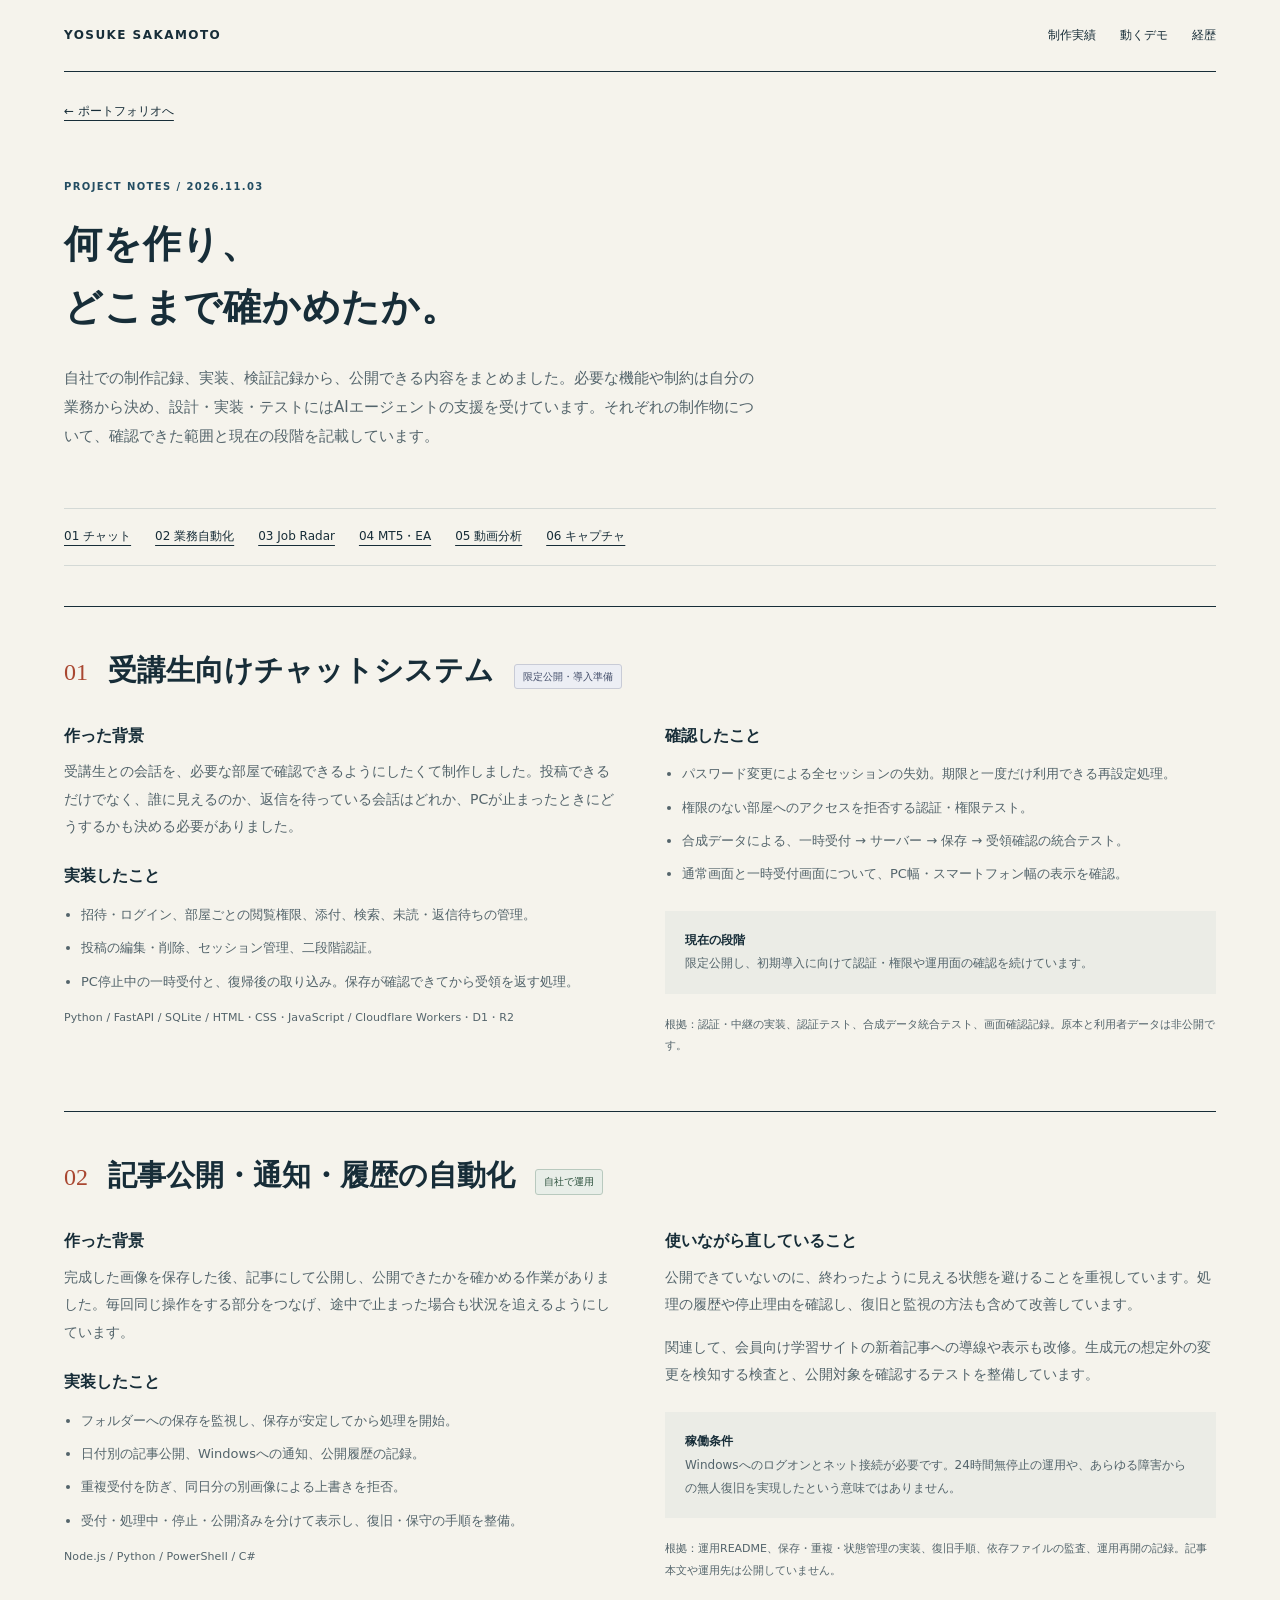
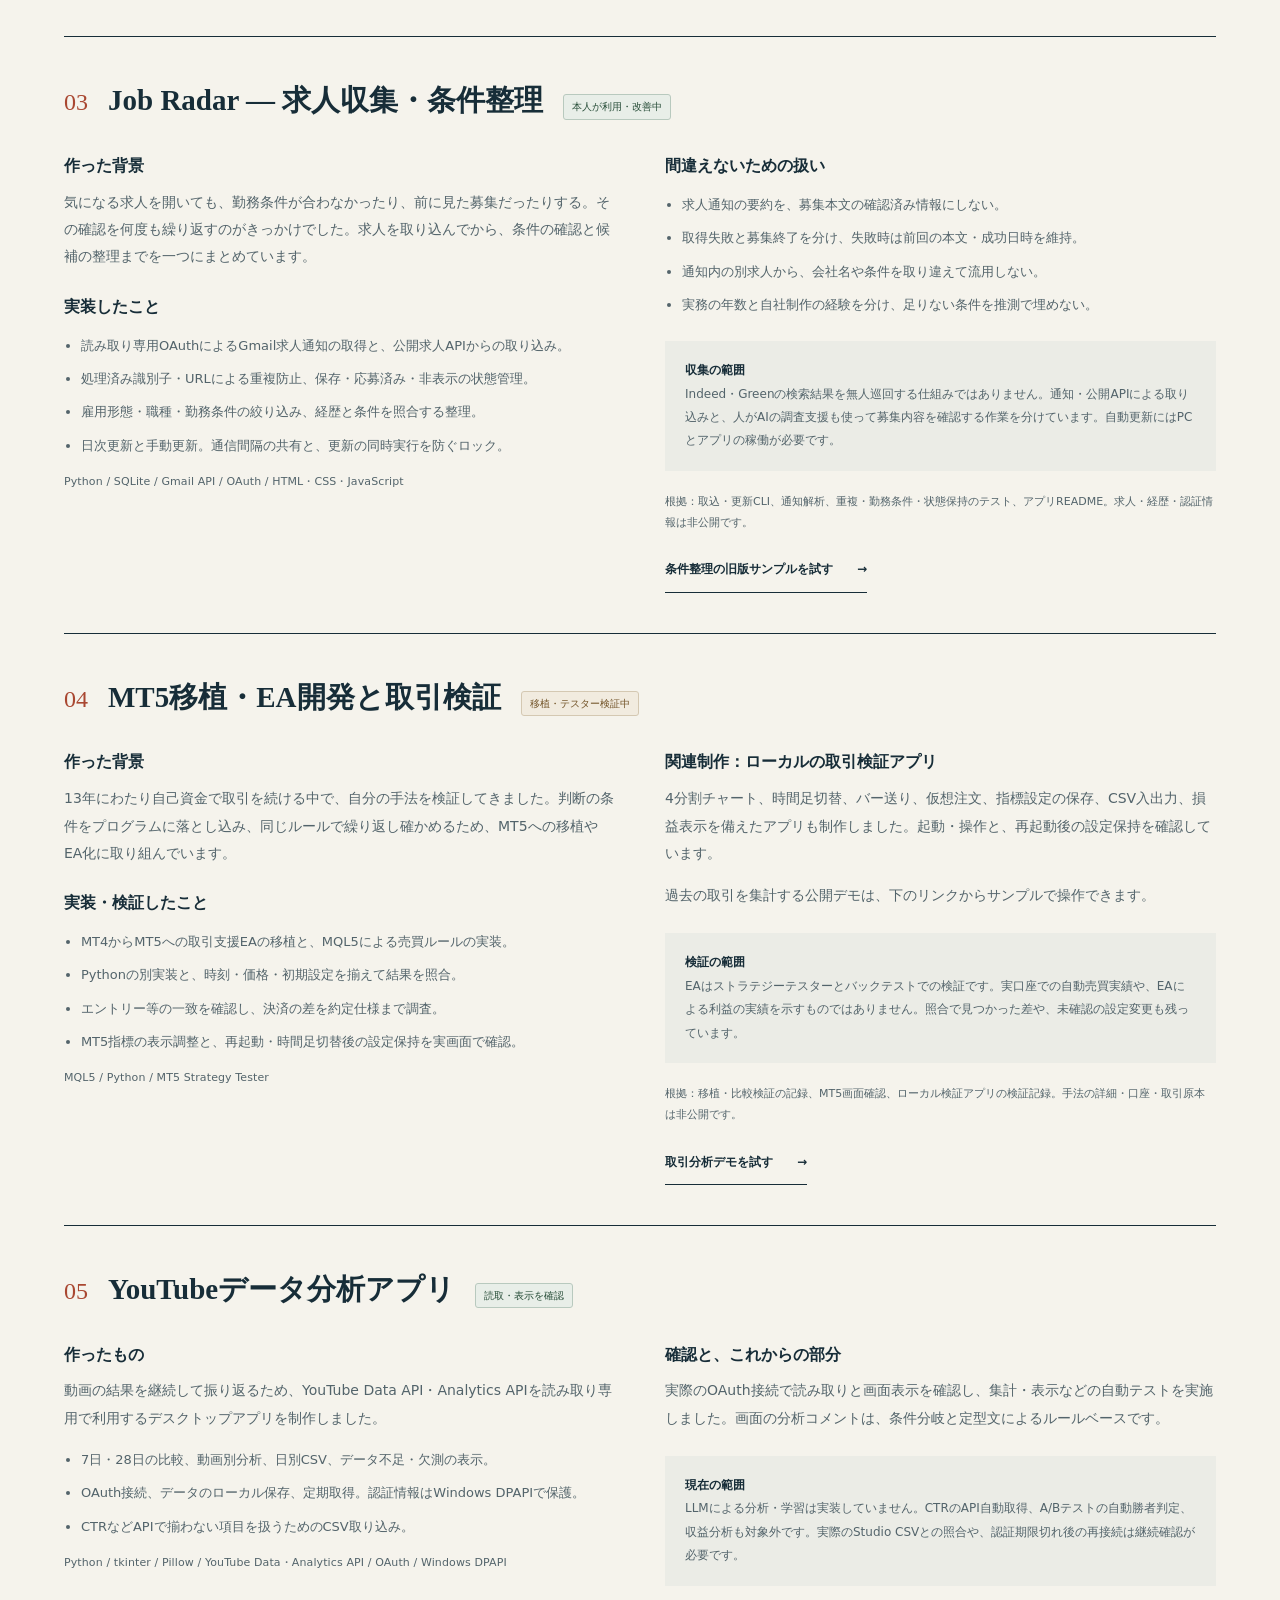
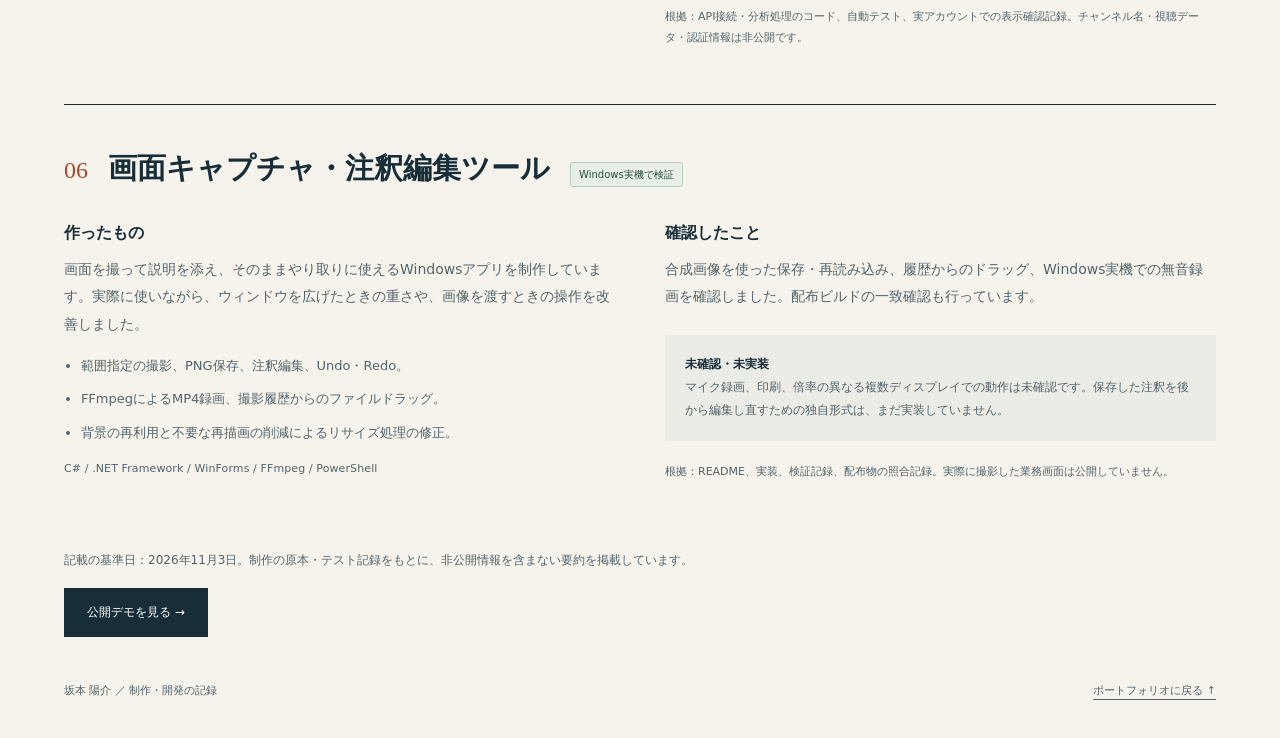
==== engineering/product-work/index.html @ a177596c "Rebuild portfolio around recent product development and verified scope" ====
<!doctype html><html lang="ja"><head><meta charset="utf-8"><meta name="viewport" content="width=device-width, initial-scale=1"><meta name="description" content="自社チャット、記事公開自動化、Job Radar、MT5移植ほかの実装・検証記録。坂本陽介のポートフォリオ。"><title>実装と検証の記録 | 坂本陽介</title><link rel="stylesheet" href="../../assets/portfolio.css"></head><body>
<a class="skip" href="#main">本文へ移動</a><header class="wrap header"><a class="brand" href="../../">YOSUKE SAKAMOTO</a><nav class="nav" aria-label="メインナビゲーション"><a href="../../#works">制作実績</a><a href="../../#demos">動くデモ</a><a href="../../#career">経歴</a></nav></header>
<main id="main" class="wrap"><a class="back" href="../../">← ポートフォリオへ</a><section class="case-hero"><p class="eyebrow">PROJECT NOTES / 2026.11.03</p><h1>何を作り、<br>どこまで確かめたか。</h1><p class="lead">自社での制作記録、実装、検証記録から、公開できる内容をまとめました。必要な機能や制約は自分の業務から決め、設計・実装・テストにはAIエージェントの支援を受けています。それぞれの制作物について、確認できた範囲と現在の段階を記載しています。</p></section><nav class="jump" aria-label="制作物の詳細へ"><a href="#chat">01 チャット</a><a href="#automation">02 業務自動化</a><a href="#radar">03 Job Radar</a><a href="#trading">04 MT5・EA</a><a href="#analytics">05 動画分析</a><a href="#capture">06 キャプチャ</a></nav>
<article id="chat" class="case"><div class="case-head"><span class="num">01</span><h2>受講生向けチャットシステム</h2><span class="status prep">限定公開・導入準備</span></div><div class="case-grid"><div><h3>作った背景</h3><p>受講生との会話を、必要な部屋で確認できるようにしたくて制作しました。投稿できるだけでなく、誰に見えるのか、返信を待っている会話はどれか、PCが止まったときにどうするかも決める必要がありました。</p><h3>実装したこと</h3><ul><li>招待・ログイン、部屋ごとの閲覧権限、添付、検索、未読・返信待ちの管理。</li><li>投稿の編集・削除、セッション管理、二段階認証。</li><li>PC停止中の一時受付と、復帰後の取り込み。保存が確認できてから受領を返す処理。</li></ul><p class="tech">Python / FastAPI / SQLite / HTML・CSS・JavaScript / Cloudflare Workers・D1・R2</p></div><div><h3>確認したこと</h3><ul><li>パスワード変更による全セッションの失効。期限と一度だけ利用できる再設定処理。</li><li>権限のない部屋へのアクセスを拒否する認証・権限テスト。</li><li>合成データによる、一時受付 → サーバー → 保存 → 受領確認の統合テスト。</li><li>通常画面と一時受付画面について、PC幅・スマートフォン幅の表示を確認。</li></ul><p class="boundary"><strong>現在の段階</strong><br>限定公開し、初期導入に向けて認証・権限や運用面の確認を続けています。</p><p class="evidence">根拠：認証・中継の実装、認証テスト、合成データ統合テスト、画面確認記録。原本と利用者データは非公開です。</p></div></div></article>
<article id="automation" class="case"><div class="case-head"><span class="num">02</span><h2>記事公開・通知・履歴の自動化</h2><span class="status">自社で運用</span></div><div class="case-grid"><div><h3>作った背景</h3><p>完成した画像を保存した後、記事にして公開し、公開できたかを確かめる作業がありました。毎回同じ操作をする部分をつなげ、途中で止まった場合も状況を追えるようにしています。</p><h3>実装したこと</h3><ul><li>フォルダーへの保存を監視し、保存が安定してから処理を開始。</li><li>日付別の記事公開、Windowsへの通知、公開履歴の記録。</li><li>重複受付を防ぎ、同日分の別画像による上書きを拒否。</li><li>受付・処理中・停止・公開済みを分けて表示し、復旧・保守の手順を整備。</li></ul><p class="tech">Node.js / Python / PowerShell / C#</p></div><div><h3>使いながら直していること</h3><p>公開できていないのに、終わったように見える状態を避けることを重視しています。処理の履歴や停止理由を確認し、復旧と監視の方法も含めて改善しています。</p><p>関連して、会員向け学習サイトの新着記事への導線や表示も改修。生成元の想定外の変更を検知する検査と、公開対象を確認するテストを整備しています。</p><p class="boundary"><strong>稼働条件</strong><br>Windowsへのログオンとネット接続が必要です。24時間無停止の運用や、あらゆる障害からの無人復旧を実現したという意味ではありません。</p><p class="evidence">根拠：運用README、保存・重複・状態管理の実装、復旧手順、依存ファイルの監査、運用再開の記録。記事本文や運用先は公開していません。</p></div></div></article>
<article id="radar" class="case"><div class="case-head"><span class="num">03</span><h2>Job Radar — 求人収集・条件整理</h2><span class="status">本人が利用・改善中</span></div><div class="case-grid"><div><h3>作った背景</h3><p>気になる求人を開いても、勤務条件が合わなかったり、前に見た募集だったりする。その確認を何度も繰り返すのがきっかけでした。求人を取り込んでから、条件の確認と候補の整理までを一つにまとめています。</p><h3>実装したこと</h3><ul><li>読み取り専用OAuthによるGmail求人通知の取得と、公開求人APIからの取り込み。</li><li>処理済み識別子・URLによる重複防止、保存・応募済み・非表示の状態管理。</li><li>雇用形態・職種・勤務条件の絞り込み、経歴と条件を照合する整理。</li><li>日次更新と手動更新。通信間隔の共有と、更新の同時実行を防ぐロック。</li></ul><p class="tech">Python / SQLite / Gmail API / OAuth / HTML・CSS・JavaScript</p></div><div><h3>間違えないための扱い</h3><ul><li>求人通知の要約を、募集本文の確認済み情報にしない。</li><li>取得失敗と募集終了を分け、失敗時は前回の本文・成功日時を維持。</li><li>通知内の別求人から、会社名や条件を取り違えて流用しない。</li><li>実務の年数と自社制作の経験を分け、足りない条件を推測で埋めない。</li></ul><p class="boundary"><strong>収集の範囲</strong><br>Indeed・Greenの検索結果を無人巡回する仕組みではありません。通知・公開APIによる取り込みと、人がAIの調査支援も使って募集内容を確認する作業を分けています。自動更新にはPCとアプリの稼働が必要です。</p><p class="evidence">根拠：取込・更新CLI、通知解析、重複・勤務条件・状態保持のテスト、アプリREADME。求人・経歴・認証情報は非公開です。</p><a class="text-link" href="../../projects/remote-job-triage-demo/">条件整理の旧版サンプルを試す <span>→</span></a></div></div></article>
<article id="trading" class="case"><div class="case-head"><span class="num">04</span><h2>MT5移植・EA開発と取引検証</h2><span class="status test">移植・テスター検証中</span></div><div class="case-grid"><div><h3>作った背景</h3><p>13年にわたり自己資金で取引を続ける中で、自分の手法を検証してきました。判断の条件をプログラムに落とし込み、同じルールで繰り返し確かめるため、MT5への移植やEA化に取り組んでいます。</p><h3>実装・検証したこと</h3><ul><li>MT4からMT5への取引支援EAの移植と、MQL5による売買ルールの実装。</li><li>Pythonの別実装と、時刻・価格・初期設定を揃えて結果を照合。</li><li>エントリー等の一致を確認し、決済の差を約定仕様まで調査。</li><li>MT5指標の表示調整と、再起動・時間足切替後の設定保持を実画面で確認。</li></ul><p class="tech">MQL5 / Python / MT5 Strategy Tester</p></div><div><h3>関連制作：ローカルの取引検証アプリ</h3><p>4分割チャート、時間足切替、バー送り、仮想注文、指標設定の保存、CSV入出力、損益表示を備えたアプリも制作しました。起動・操作と、再起動後の設定保持を確認しています。</p><p>過去の取引を集計する公開デモは、下のリンクからサンプルで操作できます。</p><p class="boundary"><strong>検証の範囲</strong><br>EAはストラテジーテスターとバックテストでの検証です。実口座での自動売買実績や、EAによる利益の実績を示すものではありません。照合で見つかった差や、未確認の設定変更も残っています。</p><p class="evidence">根拠：移植・比較検証の記録、MT5画面確認、ローカル検証アプリの検証記録。手法の詳細・口座・取引原本は非公開です。</p><a class="text-link" href="../../projects/fx-trade-analytics/">取引分析デモを試す <span>→</span></a></div></div></article>
<article id="analytics" class="case"><div class="case-head"><span class="num">05</span><h2>YouTubeデータ分析アプリ</h2><span class="status">読取・表示を確認</span></div><div class="case-grid"><div><h3>作ったもの</h3><p>動画の結果を継続して振り返るため、YouTube Data API・Analytics APIを読み取り専用で利用するデスクトップアプリを制作しました。</p><ul><li>7日・28日の比較、動画別分析、日別CSV、データ不足・欠測の表示。</li><li>OAuth接続、データのローカル保存、定期取得。認証情報はWindows DPAPIで保護。</li><li>CTRなどAPIで揃わない項目を扱うためのCSV取り込み。</li></ul><p class="tech">Python / tkinter / Pillow / YouTube Data・Analytics API / OAuth / Windows DPAPI</p></div><div><h3>確認と、これからの部分</h3><p>実際のOAuth接続で読み取りと画面表示を確認し、集計・表示などの自動テストを実施しました。画面の分析コメントは、条件分岐と定型文によるルールベースです。</p><p class="boundary"><strong>現在の範囲</strong><br>LLMによる分析・学習は実装していません。CTRのAPI自動取得、A/Bテストの自動勝者判定、収益分析も対象外です。実際のStudio CSVとの照合や、認証期限切れ後の再接続は継続確認が必要です。</p><p class="evidence">根拠：API接続・分析処理のコード、自動テスト、実アカウントでの表示確認記録。チャンネル名・視聴データ・認証情報は非公開です。</p></div></div></article>
<article id="capture" class="case"><div class="case-head"><span class="num">06</span><h2>画面キャプチャ・注釈編集ツール</h2><span class="status">Windows実機で検証</span></div><div class="case-grid"><div><h3>作ったもの</h3><p>画面を撮って説明を添え、そのままやり取りに使えるWindowsアプリを制作しています。実際に使いながら、ウィンドウを広げたときの重さや、画像を渡すときの操作を改善しました。</p><ul><li>範囲指定の撮影、PNG保存、注釈編集、Undo・Redo。</li><li>FFmpegによるMP4録画、撮影履歴からのファイルドラッグ。</li><li>背景の再利用と不要な再描画の削減によるリサイズ処理の修正。</li></ul><p class="tech">C# / .NET Framework / WinForms / FFmpeg / PowerShell</p></div><div><h3>確認したこと</h3><p>合成画像を使った保存・再読み込み、履歴からのドラッグ、Windows実機での無音録画を確認しました。配布ビルドの一致確認も行っています。</p><p class="boundary"><strong>未確認・未実装</strong><br>マイク録画、印刷、倍率の異なる複数ディスプレイでの動作は未確認です。保存した注釈を後から編集し直すための独自形式は、まだ実装していません。</p><p class="evidence">根拠：README、実装、検証記録、配布物の照合記録。実際に撮影した業務画面は公開していません。</p></div></div></article>
<p class="subtle">記載の基準日：2026年11月3日。制作の原本・テスト記録をもとに、非公開情報を含まない要約を掲載しています。</p><p><a class="button" href="../../#demos">公開デモを見る →</a></p>
</main><footer class="wrap footer"><p>坂本 陽介 ／ 制作・開発の記録</p><a href="../../">ポートフォリオに戻る ↑</a></footer></body></html>
---- assets/portfolio.css ----
:root{--paper:#f5f3ec;--white:#fffefa;--ink:#172d38;--muted:#53646b;--line:#d4d9d6;--blue:#234d62;--red:#a94731;--sage:#e8eee8;--pale:#e8edf0;--serif:"Yu Mincho","Hiragino Mincho ProN",serif}
*{box-sizing:border-box}html{scroll-behavior:smooth;scroll-padding-top:28px}body{margin:0;background:var(--paper);color:var(--ink);font-family:"Yu Gothic","Meiryo",system-ui,sans-serif;font-size:15px;line-height:1.95}a{color:inherit;text-underline-offset:5px}a:hover{color:var(--red)}a:focus-visible,summary:focus-visible{outline:3px solid var(--red);outline-offset:5px}.wrap{width:min(1152px,calc(100% - 80px));margin-inline:auto}.skip{position:absolute;left:16px;top:-80px;background:var(--ink);color:white;padding:10px 20px;z-index:20}.skip:focus{top:12px}.header{display:flex;justify-content:space-between;align-items:center;gap:30px;padding:24px 0;border-bottom:1px solid var(--ink)}.brand{font-size:12px;font-weight:700;letter-spacing:.12em;text-decoration:none}.nav{display:flex;gap:24px;font-size:12px;flex-wrap:wrap}.nav a{text-decoration:none}.nav a:hover{text-decoration:underline}.eyebrow{margin:0 0 17px;font-size:10px;letter-spacing:.14em;font-weight:700;color:var(--blue)}.hero{padding:70px 0 58px;display:grid;grid-template-columns:minmax(0,1.6fr) minmax(240px,.7fr);gap:70px;align-items:end}h1{font-family:var(--serif);font-size:clamp(30px,3.65vw,48px);font-weight:600;line-height:1.65;letter-spacing:.02em;margin:0 0 25px}.lead{font-size:15px;max-width:700px;margin:0;color:var(--muted)}.name{font-size:18px;margin:28px 0 0}.name span{display:inline-block;font-size:10px;letter-spacing:.13em;margin-left:16px;color:var(--muted)}.hero-aside{border-top:3px solid var(--red);padding-top:16px}.hero-aside p{margin:0 0 12px;font-size:13px}.hero-aside strong{font-weight:600}.hero-aside .note{font-size:11px}.hero-aside a{display:inline-block;font-size:12px;margin-top:10px}.strip{border-block:1px solid var(--line);display:flex;justify-content:space-between;gap:20px;padding:12px 0;font-size:11px;color:var(--muted)}.section{padding-top:60px}.section-head{display:grid;grid-template-columns:1fr 1fr;gap:32px;align-items:end;margin-bottom:28px}.section-head h2{font-family:var(--serif);font-size:29px;font-weight:600;margin:0;line-height:1.6}.section-head p{font-size:13px;color:var(--muted);margin:0}.work{display:grid;grid-template-columns:minmax(0,1.05fr) minmax(0,1fr);border-top:1px solid var(--ink);padding:32px 0 44px;gap:50px}.work-title{display:flex;align-items:center;gap:15px;margin-bottom:14px}.num{font-family:var(--serif);font-size:24px;color:var(--red)}.status{font-size:10px;border:1px solid #b8c9be;border-radius:3px;background:var(--sage);padding:2px 8px;color:#274d38}.status.prep{border-color:#c8cbd6;background:#eceef4;color:#424d69}.status.test{border-color:#d4c8b2;background:#f1ebdf;color:#705125}h3{font-size:24px;line-height:1.55;font-weight:600;margin:0 0 15px}.work-copy p{margin:0 0 14px;color:var(--muted);font-size:14px}.tech{font-family:system-ui,sans-serif;font-size:11px!important;letter-spacing:.01em}.text-link{display:inline-flex;align-items:center;min-height:44px;font-size:12px;font-weight:700;text-decoration:none;border-bottom:1px solid var(--ink);gap:24px}.text-link:hover{border-color:var(--red)}.diagram{padding:25px 28px;background:var(--pale);border:1px solid #d9e0e2;align-self:stretch;display:flex;flex-direction:column;justify-content:center;min-width:0}.diagram.warm{background:#eee9df;border-color:#ddd6c8}.diagram.green{background:#e8eee8;border-color:#d7dfd6}.diagram-label{display:flex;justify-content:space-between;gap:12px;margin:0 0 20px;font-size:10px;color:var(--muted)}.flow{display:flex;align-items:stretch;gap:8px}.node{flex:1;padding:14px 8px;background:var(--white);text-align:center;font-size:12px;border:1px solid #cbd5d8;font-weight:600;min-width:0}.node small{display:block;font-weight:400;color:var(--muted);font-size:10px;margin-top:5px}.arrow{align-self:center;color:var(--blue)}.split{display:grid;grid-template-columns:1fr 1fr;gap:10px;margin-top:12px}.split div{padding:10px 13px;background:rgba(255,255,255,.5);border-left:2px solid var(--blue);font-size:11px}.split strong{display:block;font-size:12px}.diagram-note{margin:16px 0 0;font-size:11px;color:var(--muted)}.queue-row{display:flex;justify-content:space-between;gap:15px;padding:11px 0;border-bottom:1px solid #cbd5d8;font-size:12px}.queue-row:last-of-type{border-bottom:0}.queue-row span:last-child{font-size:11px;color:var(--muted)}.more-grid{display:grid;grid-template-columns:1fr 1fr;gap:24px}.small-work{border-top:2px solid var(--blue);padding:22px 0}.small-work h3{font-size:20px}.small-work p{font-size:13px;color:var(--muted)}.small-work .status{display:inline-block;margin-bottom:13px}.demos{display:grid;grid-template-columns:1fr 1fr;gap:0 36px}.demo{border-top:1px solid var(--line);padding:24px 0}.demo h3{font-size:18px;margin-bottom:9px}.demo p{font-size:12px;color:var(--muted);margin:9px 0}.demo a{font-size:12px}.demo .links{display:flex;gap:24px;flex-wrap:wrap}.career{display:grid;grid-template-columns:.7fr 1.3fr;gap:70px;padding:50px 0;border-block:1px solid var(--ink);margin-top:60px}.career h2{font-family:var(--serif);font-size:27px;font-weight:600;margin:0}.career h3{font-size:17px;margin:0 0 8px}.career p{font-size:14px;color:var(--muted);margin:0 0 23px}.career p:last-child{margin-bottom:0}.period{font-size:11px;color:var(--muted);display:block;margin-bottom:10px}.ai-note{margin:32px 0 0;padding:24px 28px;background:var(--ink);color:var(--white)}.ai-note h3{font-size:16px}.ai-note p{font-size:13px;margin:9px 0;color:#e0e6e7}.ai-note .note{font-size:11px;color:#c4d0d5}.footer{padding:28px 0 36px;display:flex;justify-content:space-between;gap:30px;font-size:11px;color:var(--muted)}.footer p{margin:0}.footer a{white-space:nowrap}.back{display:inline-block;margin:28px 0;font-size:12px}.case-hero{padding:25px 0 32px;max-width:820px}.case-hero h1{font-size:38px}.jump{display:flex;gap:12px 24px;flex-wrap:wrap;margin:25px 0 40px;padding:16px 0;border-block:1px solid var(--line);font-size:12px}.case{padding:40px 0;border-top:1px solid var(--ink);scroll-margin-top:24px}.case-head{display:flex;gap:20px;align-items:baseline;flex-wrap:wrap;margin-bottom:28px}.case-head h2{font-family:var(--serif);font-size:29px;line-height:1.6;margin:0}.case-grid{display:grid;grid-template-columns:1fr 1fr;gap:50px}.case h3{font-size:16px;margin:24px 0 10px}.case h3:first-child{margin-top:0}.case p{font-size:14px;color:var(--muted);margin:0 0 15px}.case ul{padding-left:1.3em;color:var(--muted);font-size:13px}.case li{margin:8px 0}.case .boundary{padding:18px 20px;background:#ebece6;font-size:12px;margin-top:24px}.case .boundary strong{color:var(--ink)}.evidence{font-size:11px!important;margin-top:20px!important}.button{display:inline-block;background:var(--ink);color:white;text-decoration:none;padding:12px 22px;font-size:12px;border:1px solid var(--ink)}.button:hover{background:var(--white);color:var(--ink)}.subtle{font-size:12px;color:var(--muted)}
@media(max-width:900px){.wrap{width:calc(100% - 44px)}.hero{gap:30px;grid-template-columns:1.4fr 1fr}.work{gap:28px}.flow{gap:5px}.node{font-size:11px}.diagram{padding:22px 18px}.career{gap:36px}.nav{gap:16px}}
@media(max-width:680px){body{font-size:14px}.header{align-items:flex-start;gap:14px;flex-direction:column;padding:18px 0}.nav{gap:22px;font-size:11px}.hero{grid-template-columns:1fr;gap:30px;padding:40px 0 30px}h1{font-size:30px}.hero-aside{max-width:500px}.hero-aside p{margin-bottom:6px}.strip{flex-direction:column;gap:3px;font-size:10px}.section{padding-top:40px}.section-head{grid-template-columns:1fr;gap:12px}.section-head h2{font-size:26px}.work{grid-template-columns:1fr;gap:24px;padding-top:24px}.work-copy h3{font-size:22px}.diagram{padding:22px;min-height:210px}.more-grid,.demos,.career,.case-grid{grid-template-columns:1fr;gap:14px}.career{padding:32px 0;gap:24px;margin-top:40px}.ai-note{padding:22px}.footer{flex-direction:column;gap:10px}.case-hero{padding-top:8px}.case-hero h1{font-size:29px}.case-head h2{font-size:25px}.case-head{gap:12px;margin-bottom:23px}.case{padding:30px 0}.case-grid{gap:25px}.jump{margin-bottom:25px}.name span{margin-left:10px}.node{padding:12px 5px}.split div{padding:9px;font-size:10px}}
@media(prefers-reduced-motion:reduce){html{scroll-behavior:auto}}
@media print{body{background:white;color:#111;font-size:11pt}.wrap{width:100%}.skip,.nav,.back,.jump,.hero-aside,.footer a{display:none}.hero{display:block;padding:20px 0}.work,.case,.small-work,.demo{break-inside:avoid}.diagram{print-color-adjust:exact}.section{padding-top:20px}.career{margin-top:25px}.ai-note{background:white;color:#111;border:1px solid #888}.ai-note p,.ai-note .note{color:#333}a{color:inherit}.case-grid{gap:30px}}
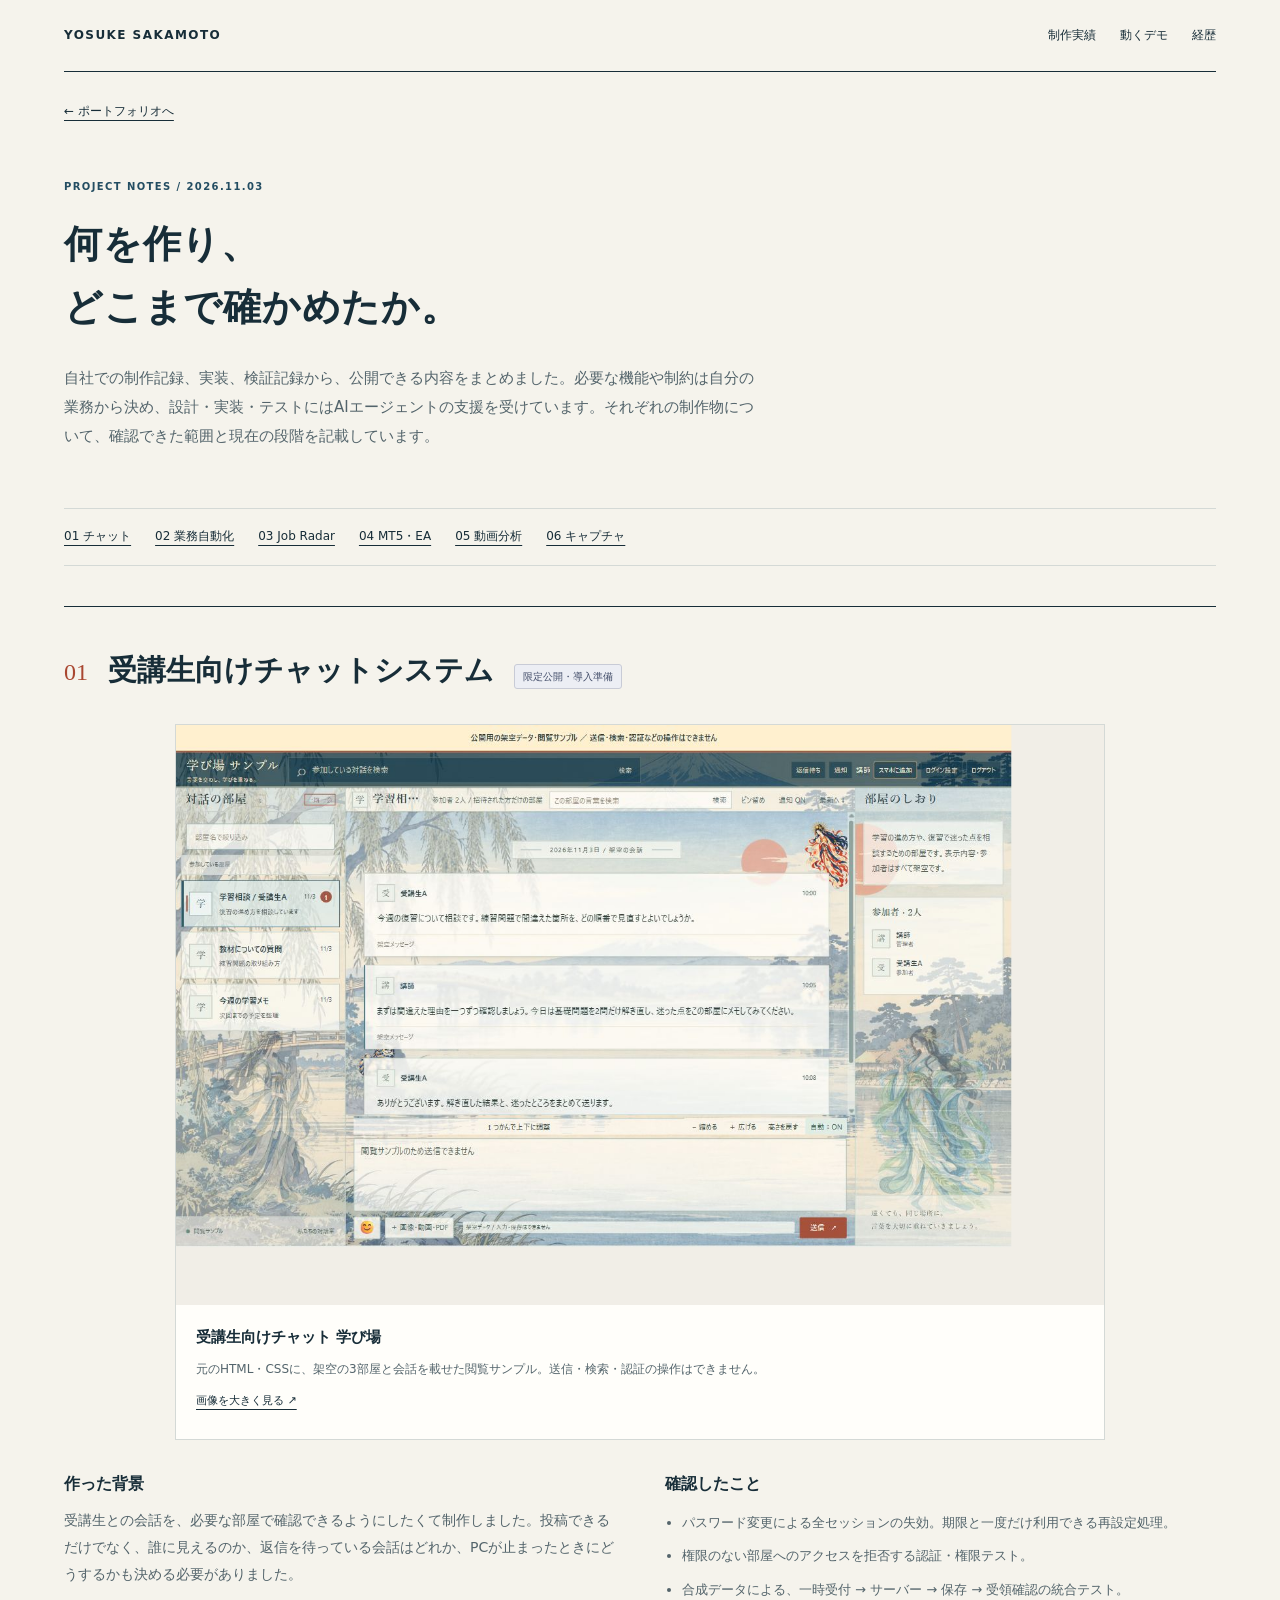
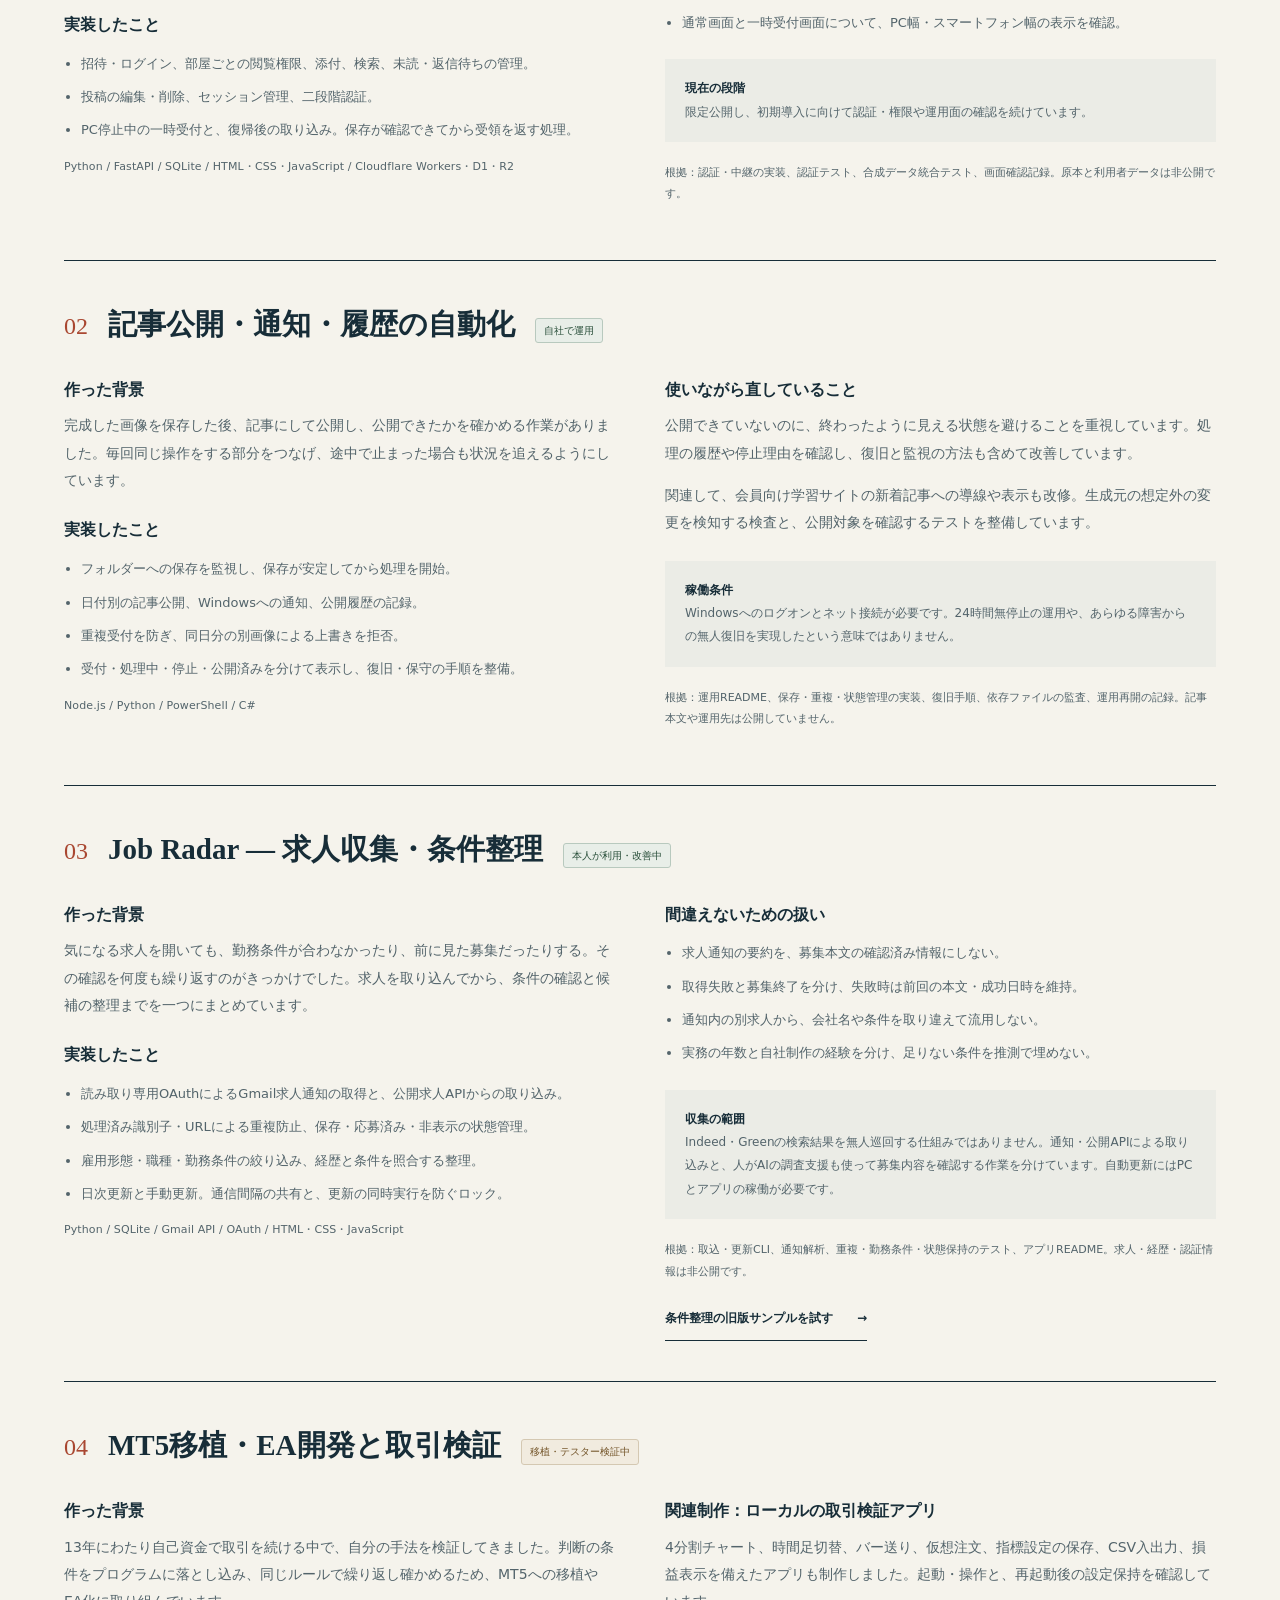
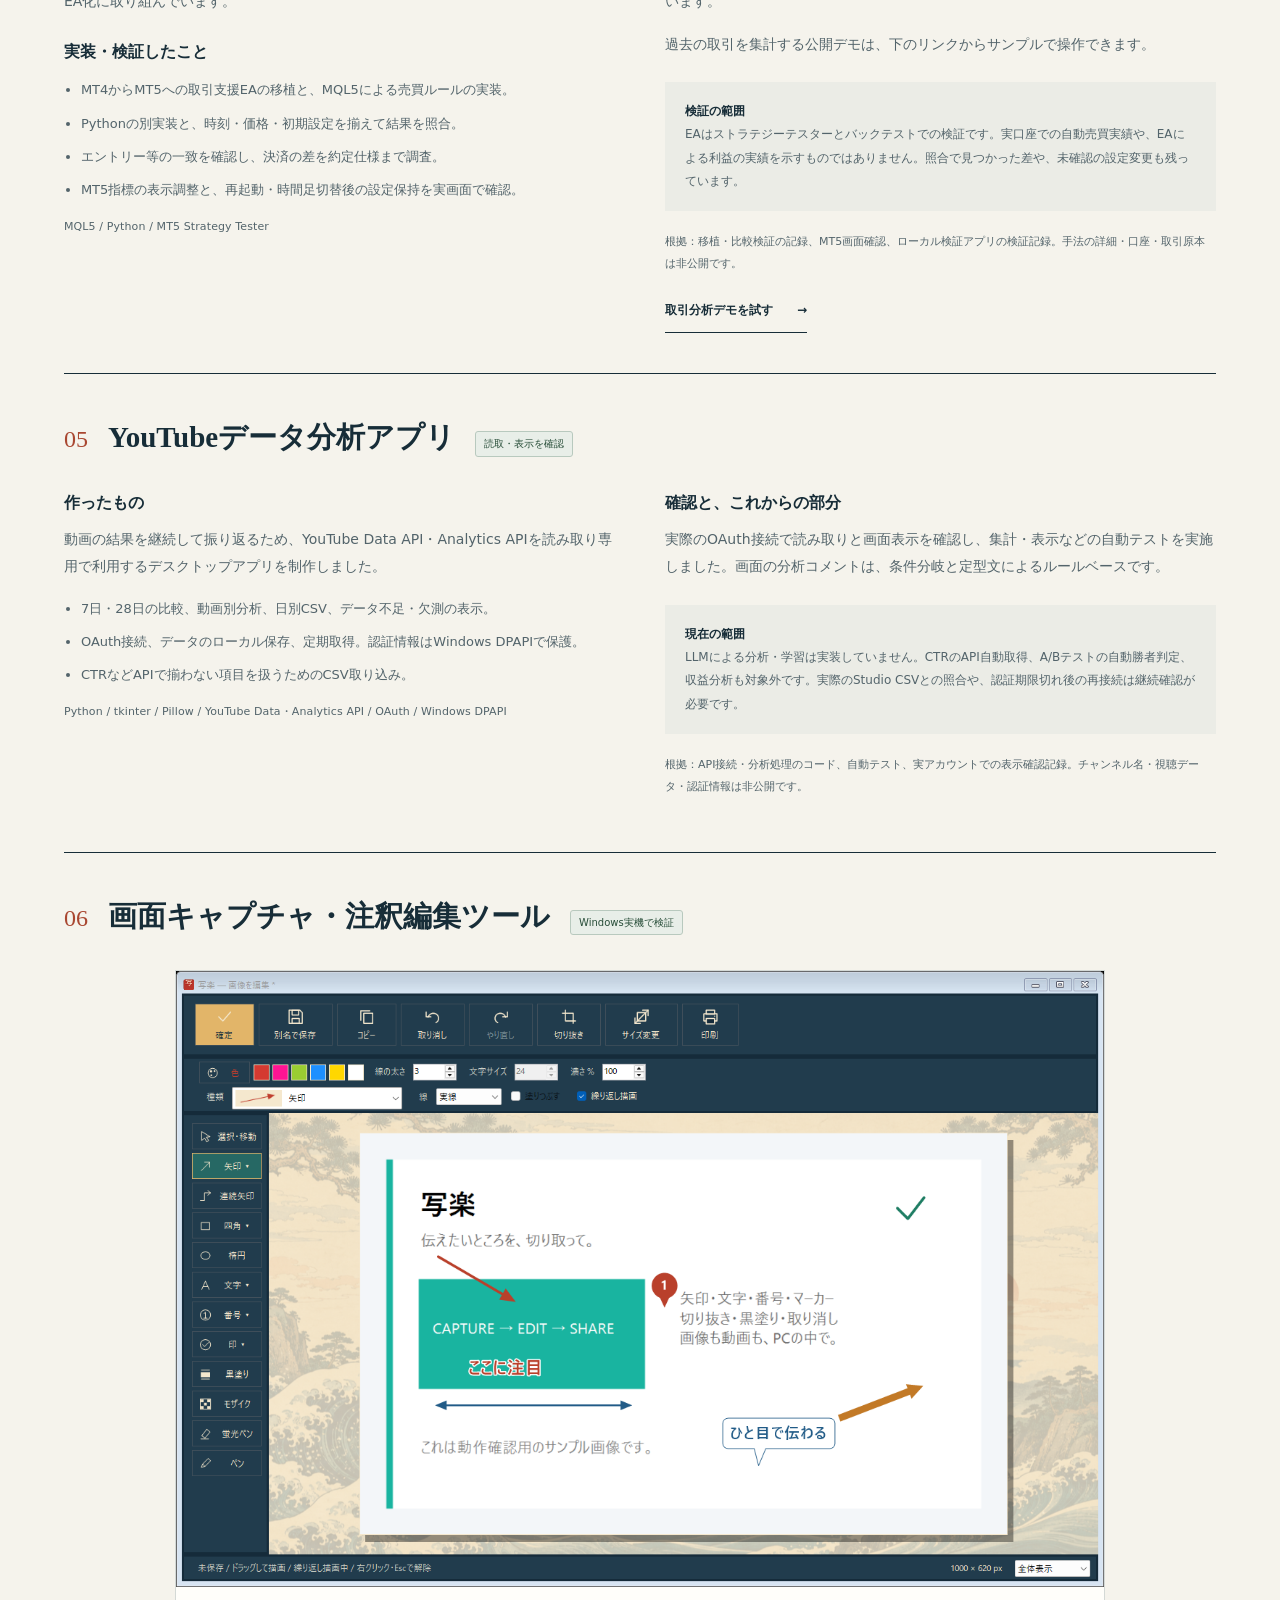
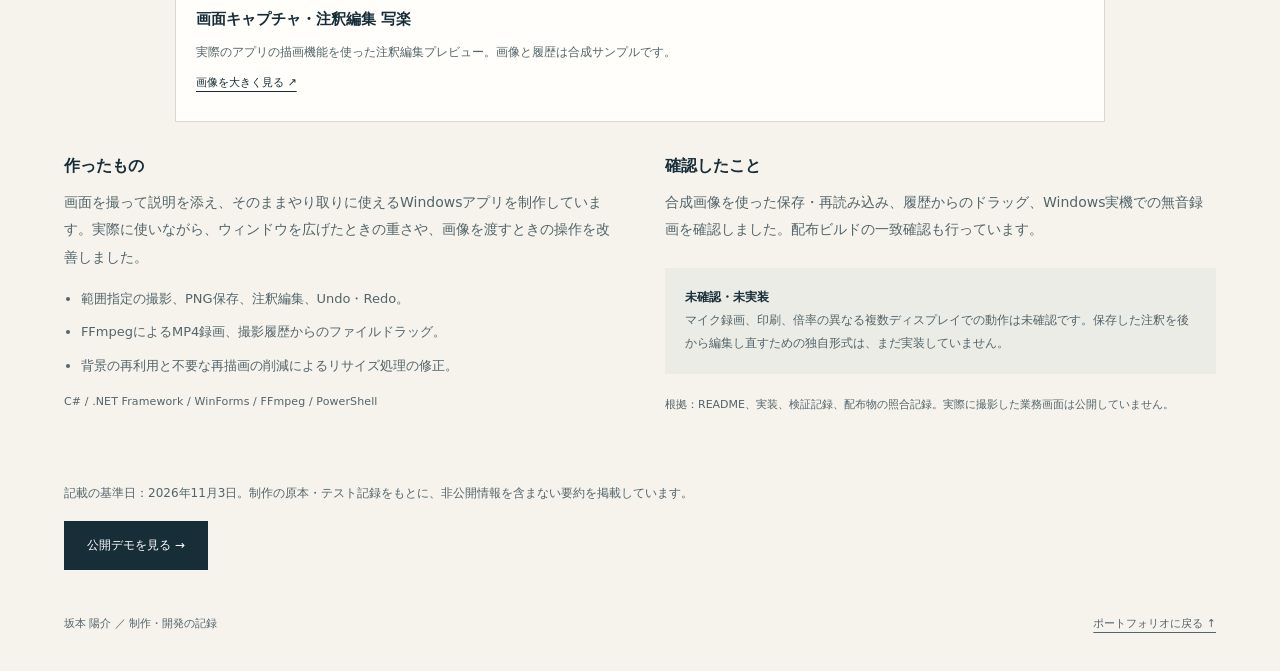
==== commit 0b0723c5: "Add sanitized chat and capture app sample images to portfolio" ====
--- a/engineering/product-work/index.html
+++ b/engineering/product-work/index.html
@@ -1,11 +1,11 @@
 <!doctype html><html lang="ja"><head><meta charset="utf-8"><meta name="viewport" content="width=device-width, initial-scale=1"><meta name="description" content="自社チャット、記事公開自動化、Job Radar、MT5移植ほかの実装・検証記録。坂本陽介のポートフォリオ。"><title>実装と検証の記録 | 坂本陽介</title><link rel="stylesheet" href="../../assets/portfolio.css"></head><body>
 <a class="skip" href="#main">本文へ移動</a><header class="wrap header"><a class="brand" href="../../">YOSUKE SAKAMOTO</a><nav class="nav" aria-label="メインナビゲーション"><a href="../../#works">制作実績</a><a href="../../#demos">動くデモ</a><a href="../../#career">経歴</a></nav></header>
 <main id="main" class="wrap"><a class="back" href="../../">← ポートフォリオへ</a><section class="case-hero"><p class="eyebrow">PROJECT NOTES / 2026.11.03</p><h1>何を作り、<br>どこまで確かめたか。</h1><p class="lead">自社での制作記録、実装、検証記録から、公開できる内容をまとめました。必要な機能や制約は自分の業務から決め、設計・実装・テストにはAIエージェントの支援を受けています。それぞれの制作物について、確認できた範囲と現在の段階を記載しています。</p></section><nav class="jump" aria-label="制作物の詳細へ"><a href="#chat">01 チャット</a><a href="#automation">02 業務自動化</a><a href="#radar">03 Job Radar</a><a href="#trading">04 MT5・EA</a><a href="#analytics">05 動画分析</a><a href="#capture">06 キャプチャ</a></nav>
-<article id="chat" class="case"><div class="case-head"><span class="num">01</span><h2>受講生向けチャットシステム</h2><span class="status prep">限定公開・導入準備</span></div><div class="case-grid"><div><h3>作った背景</h3><p>受講生との会話を、必要な部屋で確認できるようにしたくて制作しました。投稿できるだけでなく、誰に見えるのか、返信を待っている会話はどれか、PCが止まったときにどうするかも決める必要がありました。</p><h3>実装したこと</h3><ul><li>招待・ログイン、部屋ごとの閲覧権限、添付、検索、未読・返信待ちの管理。</li><li>投稿の編集・削除、セッション管理、二段階認証。</li><li>PC停止中の一時受付と、復帰後の取り込み。保存が確認できてから受領を返す処理。</li></ul><p class="tech">Python / FastAPI / SQLite / HTML・CSS・JavaScript / Cloudflare Workers・D1・R2</p></div><div><h3>確認したこと</h3><ul><li>パスワード変更による全セッションの失効。期限と一度だけ利用できる再設定処理。</li><li>権限のない部屋へのアクセスを拒否する認証・権限テスト。</li><li>合成データによる、一時受付 → サーバー → 保存 → 受領確認の統合テスト。</li><li>通常画面と一時受付画面について、PC幅・スマートフォン幅の表示を確認。</li></ul><p class="boundary"><strong>現在の段階</strong><br>限定公開し、初期導入に向けて認証・権限や運用面の確認を続けています。</p><p class="evidence">根拠：認証・中継の実装、認証テスト、合成データ統合テスト、画面確認記録。原本と利用者データは非公開です。</p></div></div></article>
+<article id="chat" class="case"><div class="case-head"><span class="num">01</span><h2>受講生向けチャットシステム</h2><span class="status prep">限定公開・導入準備</span></div><figure class="screen-sample case-sample"><a href="../../assets/chat-sample.jpg" target="_blank" rel="noreferrer" aria-label="受講生向けチャット 学び場の画像を大きく開く"><img src="../../assets/chat-sample.jpg" width="1422" height="889" loading="lazy" decoding="async" alt="受講生向けチャット 学び場の公開用サンプル画面"></a><figcaption><strong>受講生向けチャット 学び場</strong><span>元のHTML・CSSに、架空の3部屋と会話を載せた閲覧サンプル。送信・検索・認証の操作はできません。</span><a href="../../assets/chat-sample.jpg" target="_blank" rel="noreferrer">画像を大きく見る ↗</a></figcaption></figure><div class="case-grid"><div><h3>作った背景</h3><p>受講生との会話を、必要な部屋で確認できるようにしたくて制作しました。投稿できるだけでなく、誰に見えるのか、返信を待っている会話はどれか、PCが止まったときにどうするかも決める必要がありました。</p><h3>実装したこと</h3><ul><li>招待・ログイン、部屋ごとの閲覧権限、添付、検索、未読・返信待ちの管理。</li><li>投稿の編集・削除、セッション管理、二段階認証。</li><li>PC停止中の一時受付と、復帰後の取り込み。保存が確認できてから受領を返す処理。</li></ul><p class="tech">Python / FastAPI / SQLite / HTML・CSS・JavaScript / Cloudflare Workers・D1・R2</p></div><div><h3>確認したこと</h3><ul><li>パスワード変更による全セッションの失効。期限と一度だけ利用できる再設定処理。</li><li>権限のない部屋へのアクセスを拒否する認証・権限テスト。</li><li>合成データによる、一時受付 → サーバー → 保存 → 受領確認の統合テスト。</li><li>通常画面と一時受付画面について、PC幅・スマートフォン幅の表示を確認。</li></ul><p class="boundary"><strong>現在の段階</strong><br>限定公開し、初期導入に向けて認証・権限や運用面の確認を続けています。</p><p class="evidence">根拠：認証・中継の実装、認証テスト、合成データ統合テスト、画面確認記録。原本と利用者データは非公開です。</p></div></div></article>
 <article id="automation" class="case"><div class="case-head"><span class="num">02</span><h2>記事公開・通知・履歴の自動化</h2><span class="status">自社で運用</span></div><div class="case-grid"><div><h3>作った背景</h3><p>完成した画像を保存した後、記事にして公開し、公開できたかを確かめる作業がありました。毎回同じ操作をする部分をつなげ、途中で止まった場合も状況を追えるようにしています。</p><h3>実装したこと</h3><ul><li>フォルダーへの保存を監視し、保存が安定してから処理を開始。</li><li>日付別の記事公開、Windowsへの通知、公開履歴の記録。</li><li>重複受付を防ぎ、同日分の別画像による上書きを拒否。</li><li>受付・処理中・停止・公開済みを分けて表示し、復旧・保守の手順を整備。</li></ul><p class="tech">Node.js / Python / PowerShell / C#</p></div><div><h3>使いながら直していること</h3><p>公開できていないのに、終わったように見える状態を避けることを重視しています。処理の履歴や停止理由を確認し、復旧と監視の方法も含めて改善しています。</p><p>関連して、会員向け学習サイトの新着記事への導線や表示も改修。生成元の想定外の変更を検知する検査と、公開対象を確認するテストを整備しています。</p><p class="boundary"><strong>稼働条件</strong><br>Windowsへのログオンとネット接続が必要です。24時間無停止の運用や、あらゆる障害からの無人復旧を実現したという意味ではありません。</p><p class="evidence">根拠：運用README、保存・重複・状態管理の実装、復旧手順、依存ファイルの監査、運用再開の記録。記事本文や運用先は公開していません。</p></div></div></article>
 <article id="radar" class="case"><div class="case-head"><span class="num">03</span><h2>Job Radar — 求人収集・条件整理</h2><span class="status">本人が利用・改善中</span></div><div class="case-grid"><div><h3>作った背景</h3><p>気になる求人を開いても、勤務条件が合わなかったり、前に見た募集だったりする。その確認を何度も繰り返すのがきっかけでした。求人を取り込んでから、条件の確認と候補の整理までを一つにまとめています。</p><h3>実装したこと</h3><ul><li>読み取り専用OAuthによるGmail求人通知の取得と、公開求人APIからの取り込み。</li><li>処理済み識別子・URLによる重複防止、保存・応募済み・非表示の状態管理。</li><li>雇用形態・職種・勤務条件の絞り込み、経歴と条件を照合する整理。</li><li>日次更新と手動更新。通信間隔の共有と、更新の同時実行を防ぐロック。</li></ul><p class="tech">Python / SQLite / Gmail API / OAuth / HTML・CSS・JavaScript</p></div><div><h3>間違えないための扱い</h3><ul><li>求人通知の要約を、募集本文の確認済み情報にしない。</li><li>取得失敗と募集終了を分け、失敗時は前回の本文・成功日時を維持。</li><li>通知内の別求人から、会社名や条件を取り違えて流用しない。</li><li>実務の年数と自社制作の経験を分け、足りない条件を推測で埋めない。</li></ul><p class="boundary"><strong>収集の範囲</strong><br>Indeed・Greenの検索結果を無人巡回する仕組みではありません。通知・公開APIによる取り込みと、人がAIの調査支援も使って募集内容を確認する作業を分けています。自動更新にはPCとアプリの稼働が必要です。</p><p class="evidence">根拠：取込・更新CLI、通知解析、重複・勤務条件・状態保持のテスト、アプリREADME。求人・経歴・認証情報は非公開です。</p><a class="text-link" href="../../projects/remote-job-triage-demo/">条件整理の旧版サンプルを試す <span>→</span></a></div></div></article>
 <article id="trading" class="case"><div class="case-head"><span class="num">04</span><h2>MT5移植・EA開発と取引検証</h2><span class="status test">移植・テスター検証中</span></div><div class="case-grid"><div><h3>作った背景</h3><p>13年にわたり自己資金で取引を続ける中で、自分の手法を検証してきました。判断の条件をプログラムに落とし込み、同じルールで繰り返し確かめるため、MT5への移植やEA化に取り組んでいます。</p><h3>実装・検証したこと</h3><ul><li>MT4からMT5への取引支援EAの移植と、MQL5による売買ルールの実装。</li><li>Pythonの別実装と、時刻・価格・初期設定を揃えて結果を照合。</li><li>エントリー等の一致を確認し、決済の差を約定仕様まで調査。</li><li>MT5指標の表示調整と、再起動・時間足切替後の設定保持を実画面で確認。</li></ul><p class="tech">MQL5 / Python / MT5 Strategy Tester</p></div><div><h3>関連制作：ローカルの取引検証アプリ</h3><p>4分割チャート、時間足切替、バー送り、仮想注文、指標設定の保存、CSV入出力、損益表示を備えたアプリも制作しました。起動・操作と、再起動後の設定保持を確認しています。</p><p>過去の取引を集計する公開デモは、下のリンクからサンプルで操作できます。</p><p class="boundary"><strong>検証の範囲</strong><br>EAはストラテジーテスターとバックテストでの検証です。実口座での自動売買実績や、EAによる利益の実績を示すものではありません。照合で見つかった差や、未確認の設定変更も残っています。</p><p class="evidence">根拠：移植・比較検証の記録、MT5画面確認、ローカル検証アプリの検証記録。手法の詳細・口座・取引原本は非公開です。</p><a class="text-link" href="../../projects/fx-trade-analytics/">取引分析デモを試す <span>→</span></a></div></div></article>
 <article id="analytics" class="case"><div class="case-head"><span class="num">05</span><h2>YouTubeデータ分析アプリ</h2><span class="status">読取・表示を確認</span></div><div class="case-grid"><div><h3>作ったもの</h3><p>動画の結果を継続して振り返るため、YouTube Data API・Analytics APIを読み取り専用で利用するデスクトップアプリを制作しました。</p><ul><li>7日・28日の比較、動画別分析、日別CSV、データ不足・欠測の表示。</li><li>OAuth接続、データのローカル保存、定期取得。認証情報はWindows DPAPIで保護。</li><li>CTRなどAPIで揃わない項目を扱うためのCSV取り込み。</li></ul><p class="tech">Python / tkinter / Pillow / YouTube Data・Analytics API / OAuth / Windows DPAPI</p></div><div><h3>確認と、これからの部分</h3><p>実際のOAuth接続で読み取りと画面表示を確認し、集計・表示などの自動テストを実施しました。画面の分析コメントは、条件分岐と定型文によるルールベースです。</p><p class="boundary"><strong>現在の範囲</strong><br>LLMによる分析・学習は実装していません。CTRのAPI自動取得、A/Bテストの自動勝者判定、収益分析も対象外です。実際のStudio CSVとの照合や、認証期限切れ後の再接続は継続確認が必要です。</p><p class="evidence">根拠：API接続・分析処理のコード、自動テスト、実アカウントでの表示確認記録。チャンネル名・視聴データ・認証情報は非公開です。</p></div></div></article>
-<article id="capture" class="case"><div class="case-head"><span class="num">06</span><h2>画面キャプチャ・注釈編集ツール</h2><span class="status">Windows実機で検証</span></div><div class="case-grid"><div><h3>作ったもの</h3><p>画面を撮って説明を添え、そのままやり取りに使えるWindowsアプリを制作しています。実際に使いながら、ウィンドウを広げたときの重さや、画像を渡すときの操作を改善しました。</p><ul><li>範囲指定の撮影、PNG保存、注釈編集、Undo・Redo。</li><li>FFmpegによるMP4録画、撮影履歴からのファイルドラッグ。</li><li>背景の再利用と不要な再描画の削減によるリサイズ処理の修正。</li></ul><p class="tech">C# / .NET Framework / WinForms / FFmpeg / PowerShell</p></div><div><h3>確認したこと</h3><p>合成画像を使った保存・再読み込み、履歴からのドラッグ、Windows実機での無音録画を確認しました。配布ビルドの一致確認も行っています。</p><p class="boundary"><strong>未確認・未実装</strong><br>マイク録画、印刷、倍率の異なる複数ディスプレイでの動作は未確認です。保存した注釈を後から編集し直すための独自形式は、まだ実装していません。</p><p class="evidence">根拠：README、実装、検証記録、配布物の照合記録。実際に撮影した業務画面は公開していません。</p></div></div></article>
+<article id="capture" class="case"><div class="case-head"><span class="num">06</span><h2>画面キャプチャ・注釈編集ツール</h2><span class="status">Windows実機で検証</span></div><figure class="screen-sample case-sample"><a href="../../assets/capture-sample.png" target="_blank" rel="noreferrer" aria-label="画面キャプチャ・注釈編集 写楽の画像を大きく開く"><img src="../../assets/capture-sample.png" width="1280" height="850" loading="lazy" decoding="async" alt="画面キャプチャ・注釈編集 写楽の公開用サンプル画面"></a><figcaption><strong>画面キャプチャ・注釈編集 写楽</strong><span>実際のアプリの描画機能を使った注釈編集プレビュー。画像と履歴は合成サンプルです。</span><a href="../../assets/capture-sample.png" target="_blank" rel="noreferrer">画像を大きく見る ↗</a></figcaption></figure><div class="case-grid"><div><h3>作ったもの</h3><p>画面を撮って説明を添え、そのままやり取りに使えるWindowsアプリを制作しています。実際に使いながら、ウィンドウを広げたときの重さや、画像を渡すときの操作を改善しました。</p><ul><li>範囲指定の撮影、PNG保存、注釈編集、Undo・Redo。</li><li>FFmpegによるMP4録画、撮影履歴からのファイルドラッグ。</li><li>背景の再利用と不要な再描画の削減によるリサイズ処理の修正。</li></ul><p class="tech">C# / .NET Framework / WinForms / FFmpeg / PowerShell</p></div><div><h3>確認したこと</h3><p>合成画像を使った保存・再読み込み、履歴からのドラッグ、Windows実機での無音録画を確認しました。配布ビルドの一致確認も行っています。</p><p class="boundary"><strong>未確認・未実装</strong><br>マイク録画、印刷、倍率の異なる複数ディスプレイでの動作は未確認です。保存した注釈を後から編集し直すための独自形式は、まだ実装していません。</p><p class="evidence">根拠：README、実装、検証記録、配布物の照合記録。実際に撮影した業務画面は公開していません。</p></div></div></article>
 <p class="subtle">記載の基準日：2026年11月3日。制作の原本・テスト記録をもとに、非公開情報を含まない要約を掲載しています。</p><p><a class="button" href="../../#demos">公開デモを見る →</a></p>
 </main><footer class="wrap footer"><p>坂本 陽介 ／ 制作・開発の記録</p><a href="../../">ポートフォリオに戻る ↑</a></footer></body></html>
--- a/assets/portfolio.css
+++ b/assets/portfolio.css
@@ -4,3 +4,5 @@
 @media(max-width:680px){body{font-size:14px}.header{align-items:flex-start;gap:14px;flex-direction:column;padding:18px 0}.nav{gap:22px;font-size:11px}.hero{grid-template-columns:1fr;gap:30px;padding:40px 0 30px}h1{font-size:30px}.hero-aside{max-width:500px}.hero-aside p{margin-bottom:6px}.strip{flex-direction:column;gap:3px;font-size:10px}.section{padding-top:40px}.section-head{grid-template-columns:1fr;gap:12px}.section-head h2{font-size:26px}.work{grid-template-columns:1fr;gap:24px;padding-top:24px}.work-copy h3{font-size:22px}.diagram{padding:22px;min-height:210px}.more-grid,.demos,.career,.case-grid{grid-template-columns:1fr;gap:14px}.career{padding:32px 0;gap:24px;margin-top:40px}.ai-note{padding:22px}.footer{flex-direction:column;gap:10px}.case-hero{padding-top:8px}.case-hero h1{font-size:29px}.case-head h2{font-size:25px}.case-head{gap:12px;margin-bottom:23px}.case{padding:30px 0}.case-grid{gap:25px}.jump{margin-bottom:25px}.name span{margin-left:10px}.node{padding:12px 5px}.split div{padding:9px;font-size:10px}}
 @media(prefers-reduced-motion:reduce){html{scroll-behavior:auto}}
 @media print{body{background:white;color:#111;font-size:11pt}.wrap{width:100%}.skip,.nav,.back,.jump,.hero-aside,.footer a{display:none}.hero{display:block;padding:20px 0}.work,.case,.small-work,.demo{break-inside:avoid}.diagram{print-color-adjust:exact}.section{padding-top:20px}.career{margin-top:25px}.ai-note{background:white;color:#111;border:1px solid #888}.ai-note p,.ai-note .note{color:#333}a{color:inherit}.case-grid{gap:30px}}
+
+.screen-grid{display:grid;grid-template-columns:1fr 1fr;gap:28px}.screen-sample{margin:0;border:1px solid var(--line);background:var(--white);min-width:0}.screen-sample>a{display:block;background:#ebe9e1}.screen-sample img{display:block;width:100%;height:auto;aspect-ratio:16/10;object-fit:contain}.screen-sample figcaption{padding:18px 20px;font-size:12px;line-height:1.9}.screen-sample figcaption strong{display:block;font-size:15px;margin-bottom:7px}.screen-sample figcaption span{display:block;color:var(--muted)}.screen-sample figcaption a{display:inline-block;padding:10px 0 0;font-size:11px;min-height:40px}.case-sample{max-width:930px;margin:0 auto 32px}.case-sample img{aspect-ratio:auto}.case-sample figcaption{max-width:800px}@media(max-width:680px){.screen-grid{grid-template-columns:1fr;gap:22px}.screen-sample figcaption{padding:15px 17px}.nav{gap:12px 18px}.case-sample{margin-bottom:26px}}
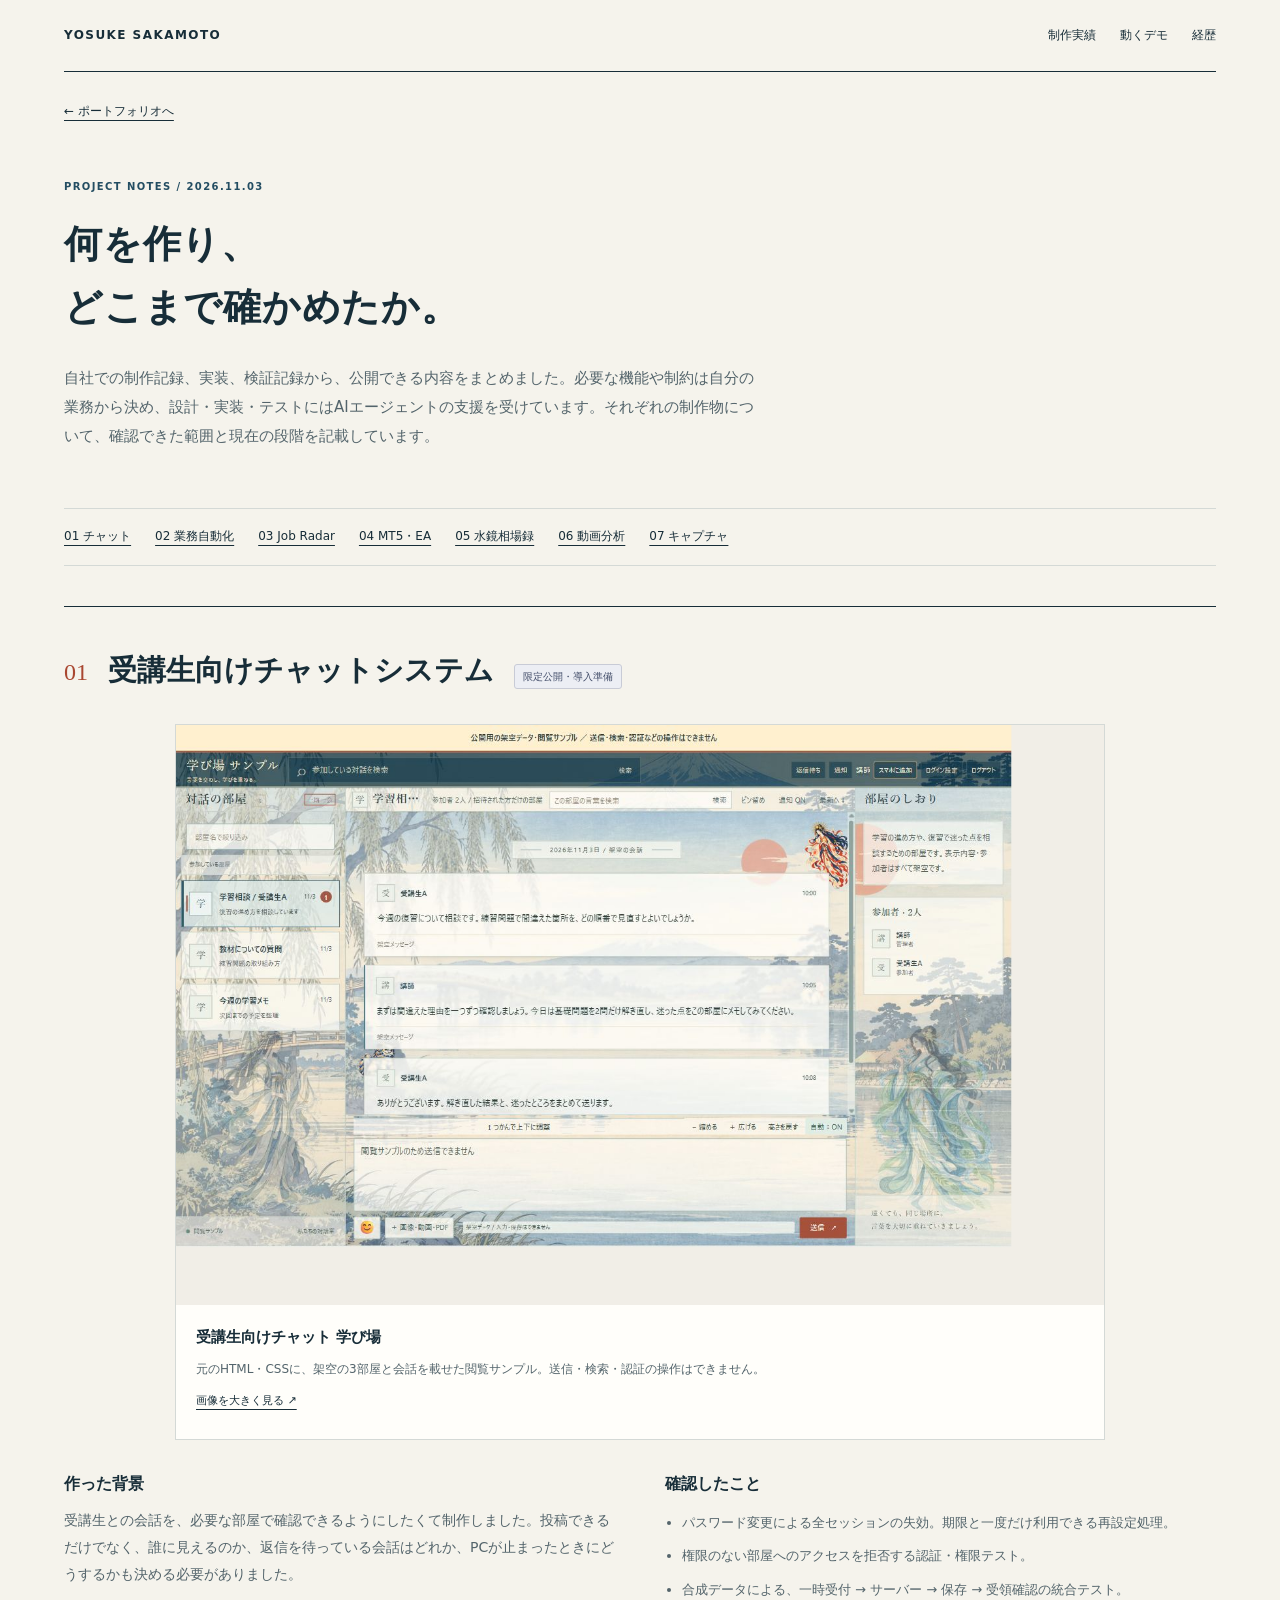
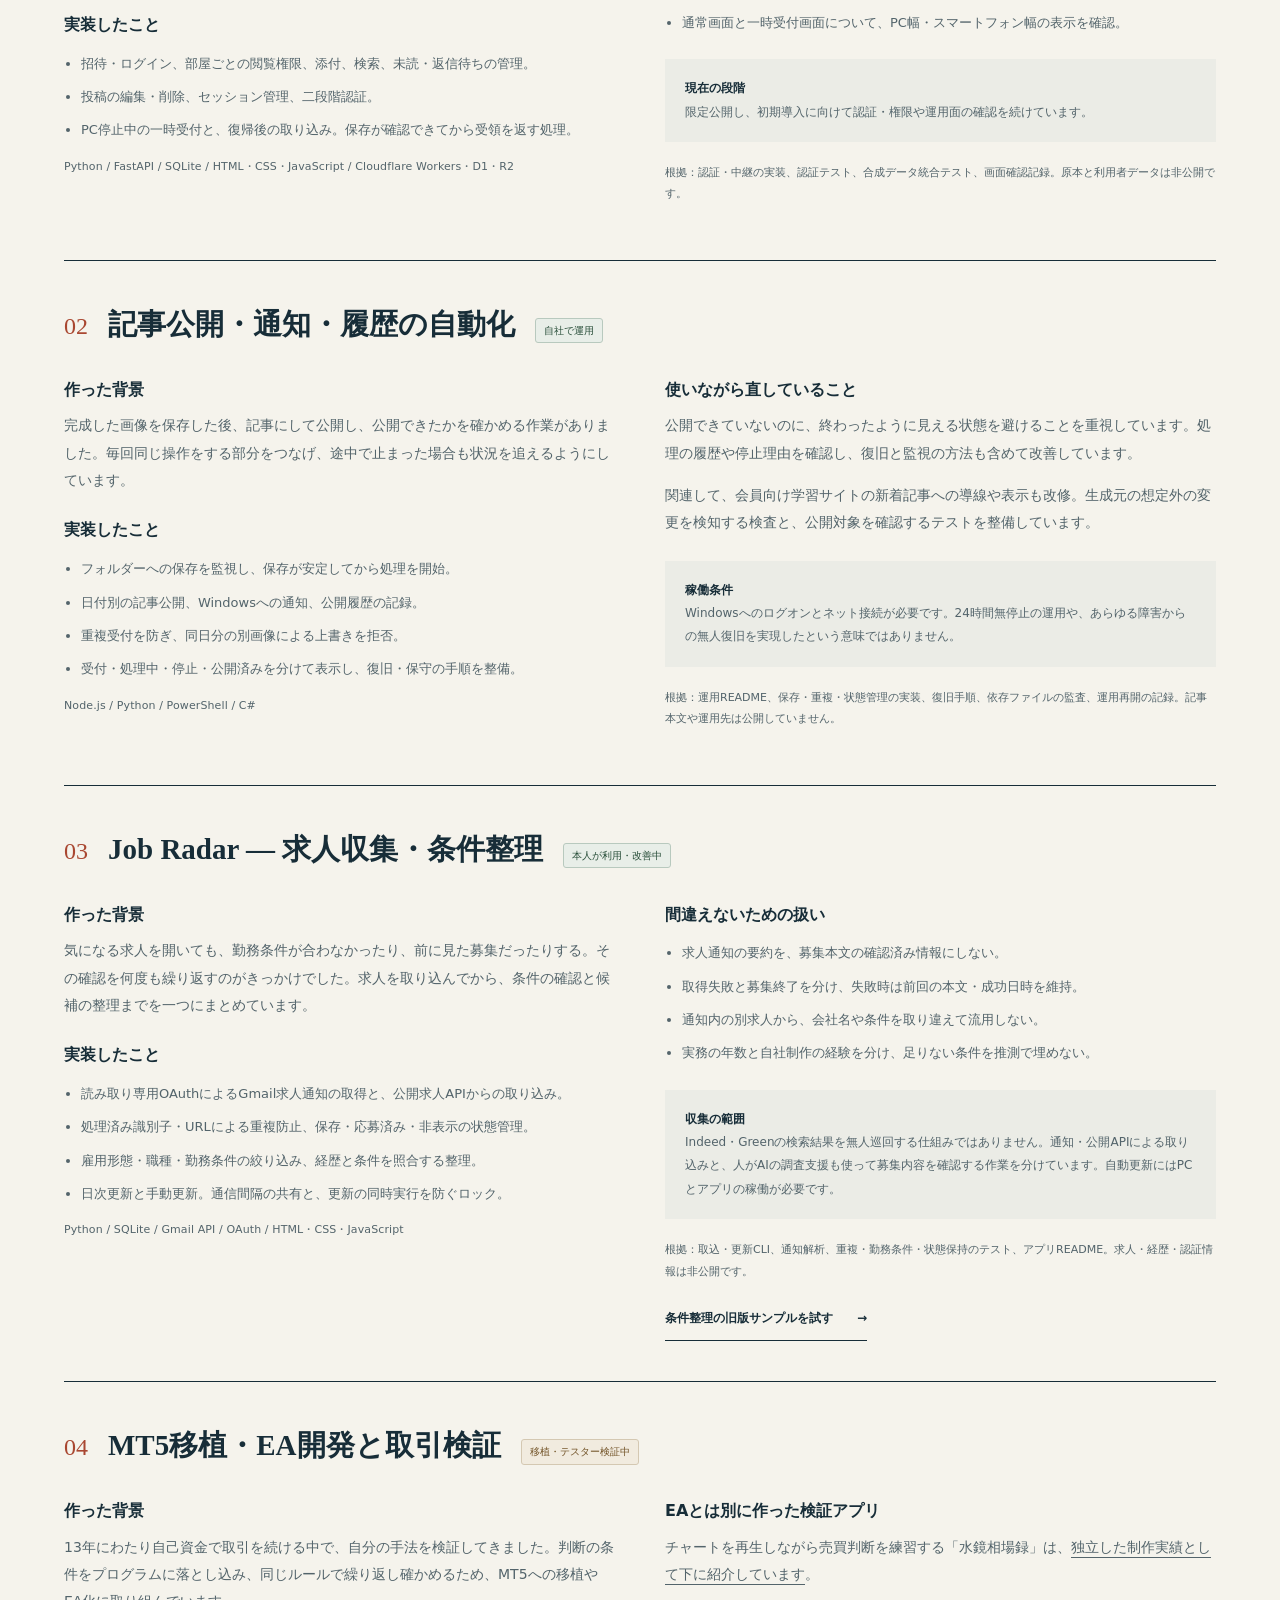
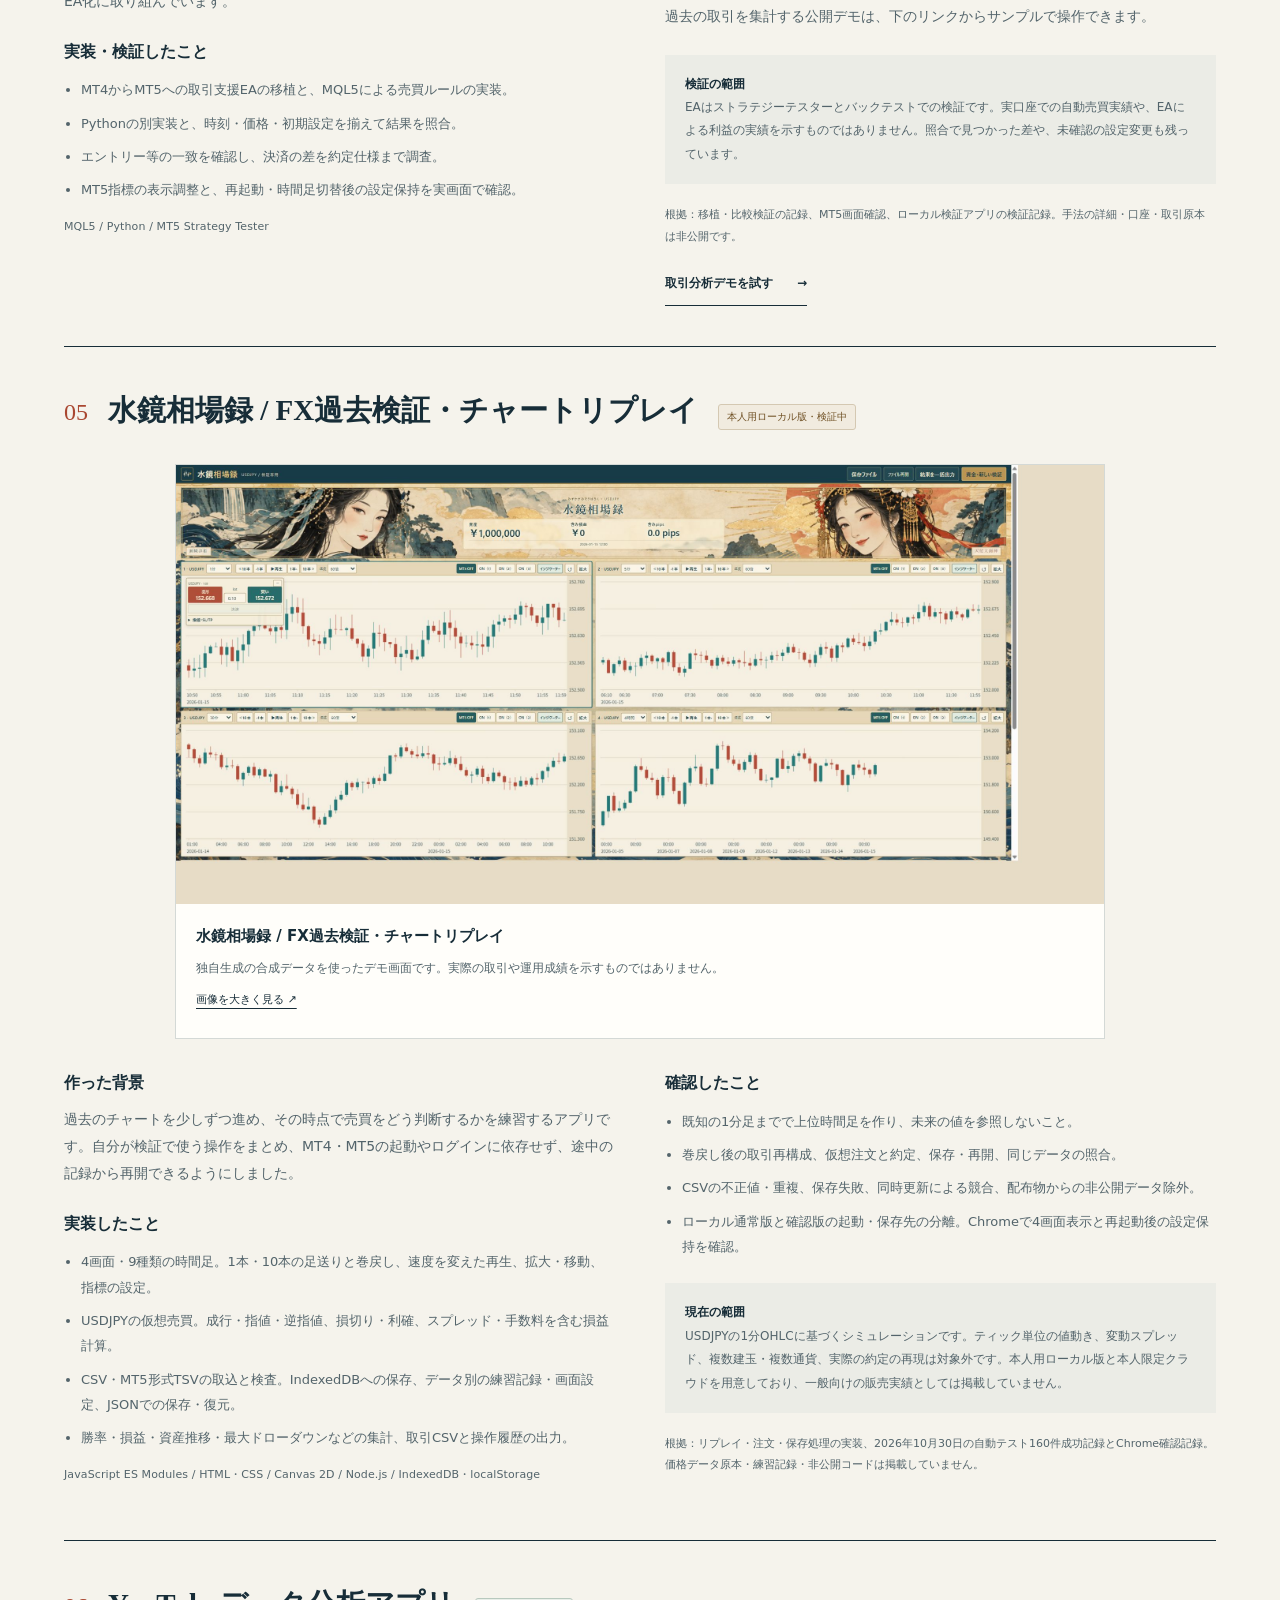
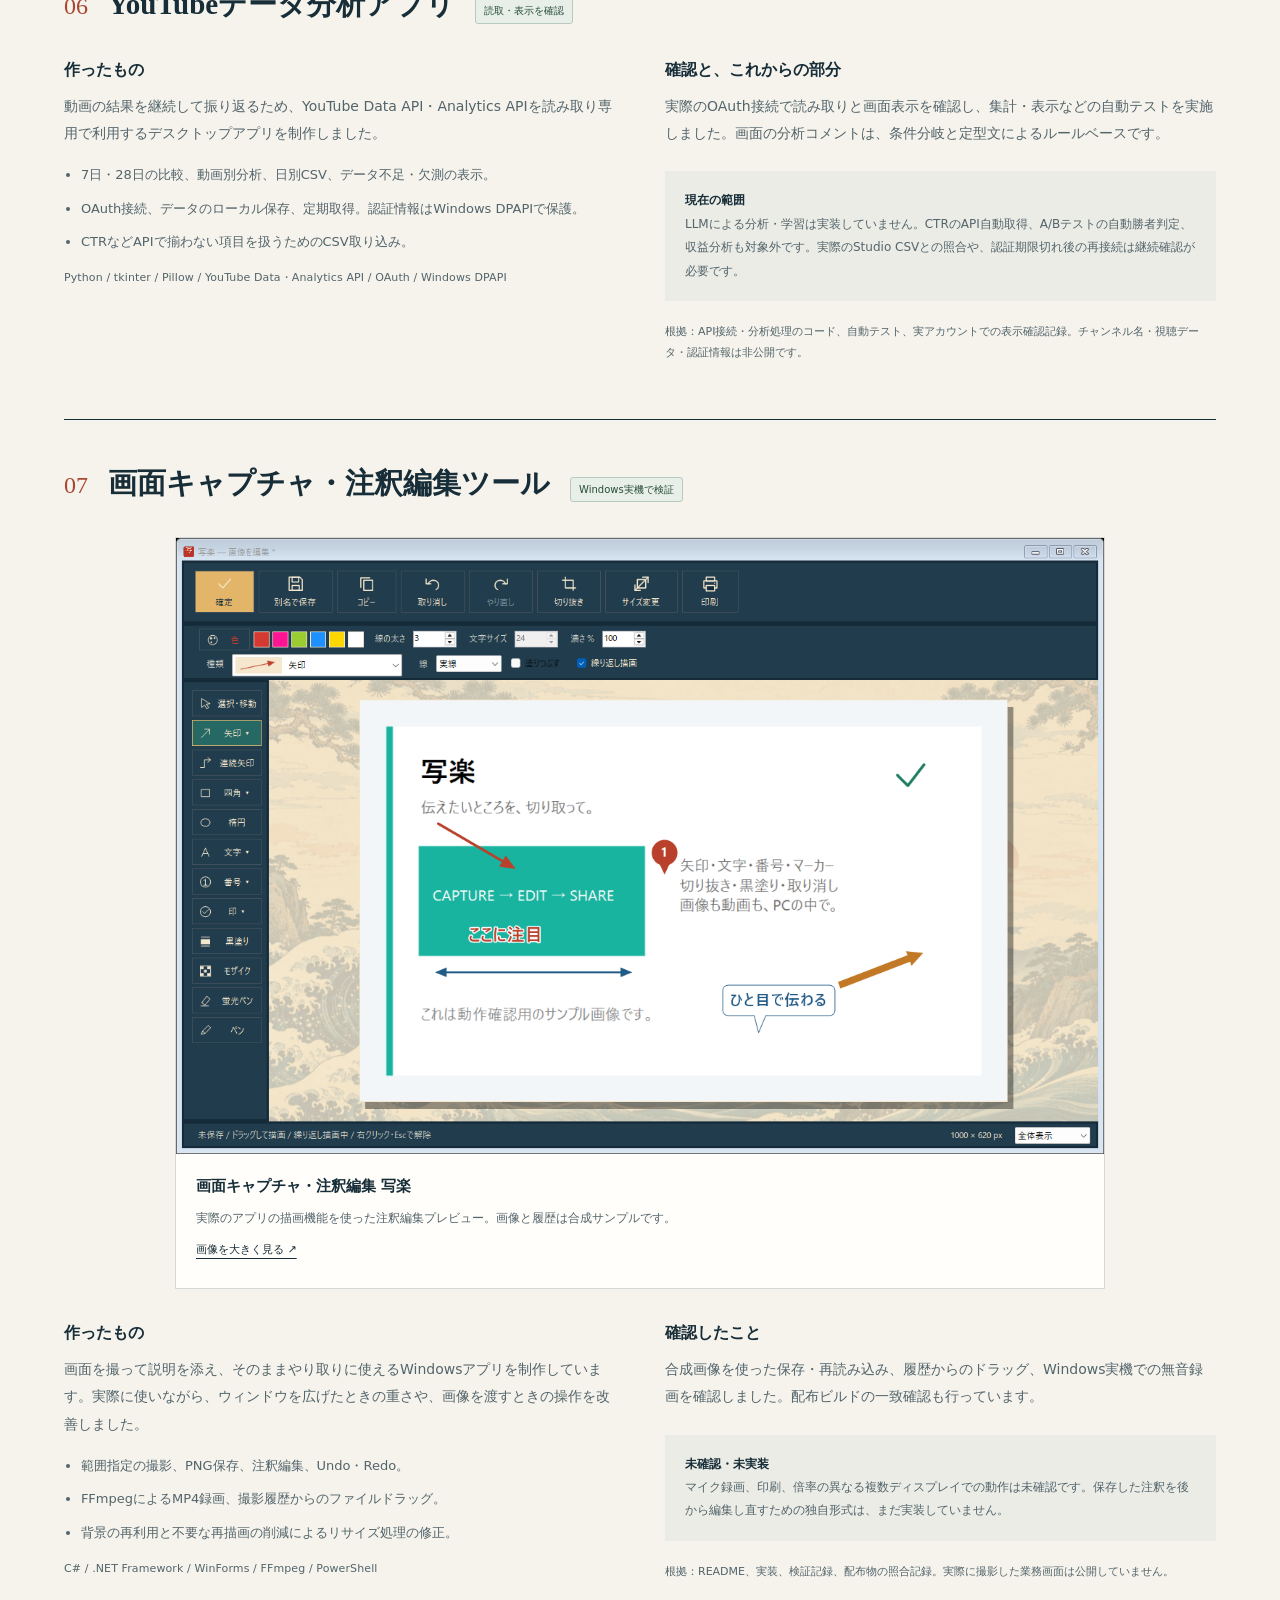
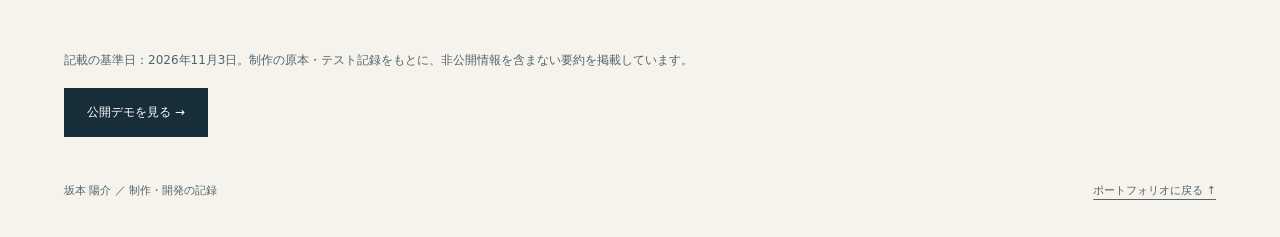
==== commit 45491ab9: "Add Mizukagami case study and refresh professional profile voice" ====
--- a/engineering/product-work/index.html
+++ b/engineering/product-work/index.html
@@ -1,11 +1,12 @@
-<!doctype html><html lang="ja"><head><meta charset="utf-8"><meta name="viewport" content="width=device-width, initial-scale=1"><meta name="description" content="自社チャット、記事公開自動化、Job Radar、MT5移植ほかの実装・検証記録。坂本陽介のポートフォリオ。"><title>実装と検証の記録 | 坂本陽介</title><link rel="stylesheet" href="../../assets/portfolio.css"></head><body>
+<!doctype html><html lang="ja"><head><meta charset="utf-8"><meta name="viewport" content="width=device-width, initial-scale=1"><meta name="description" content="自社チャット、記事公開自動化、Job Radar、水鏡相場録、MT5移植ほかの実装・検証記録。坂本陽介のポートフォリオ。"><title>実装と検証の記録 | 坂本陽介</title><link rel="stylesheet" href="../../assets/portfolio.css"></head><body>
 <a class="skip" href="#main">本文へ移動</a><header class="wrap header"><a class="brand" href="../../">YOSUKE SAKAMOTO</a><nav class="nav" aria-label="メインナビゲーション"><a href="../../#works">制作実績</a><a href="../../#demos">動くデモ</a><a href="../../#career">経歴</a></nav></header>
-<main id="main" class="wrap"><a class="back" href="../../">← ポートフォリオへ</a><section class="case-hero"><p class="eyebrow">PROJECT NOTES / 2026.11.03</p><h1>何を作り、<br>どこまで確かめたか。</h1><p class="lead">自社での制作記録、実装、検証記録から、公開できる内容をまとめました。必要な機能や制約は自分の業務から決め、設計・実装・テストにはAIエージェントの支援を受けています。それぞれの制作物について、確認できた範囲と現在の段階を記載しています。</p></section><nav class="jump" aria-label="制作物の詳細へ"><a href="#chat">01 チャット</a><a href="#automation">02 業務自動化</a><a href="#radar">03 Job Radar</a><a href="#trading">04 MT5・EA</a><a href="#analytics">05 動画分析</a><a href="#capture">06 キャプチャ</a></nav>
+<main id="main" class="wrap"><a class="back" href="../../">← ポートフォリオへ</a><section class="case-hero"><p class="eyebrow">PROJECT NOTES / 2026.11.03</p><h1>何を作り、<br>どこまで確かめたか。</h1><p class="lead">自社での制作記録、実装、検証記録から、公開できる内容をまとめました。必要な機能や制約は自分の業務から決め、設計・実装・テストにはAIエージェントの支援を受けています。それぞれの制作物について、確認できた範囲と現在の段階を記載しています。</p></section><nav class="jump" aria-label="制作物の詳細へ"><a href="#chat">01 チャット</a><a href="#automation">02 業務自動化</a><a href="#radar">03 Job Radar</a><a href="#trading">04 MT5・EA</a><a href="#mizukagami">05 水鏡相場録</a><a href="#analytics">06 動画分析</a><a href="#capture">07 キャプチャ</a></nav>
 <article id="chat" class="case"><div class="case-head"><span class="num">01</span><h2>受講生向けチャットシステム</h2><span class="status prep">限定公開・導入準備</span></div><figure class="screen-sample case-sample"><a href="../../assets/chat-sample.jpg" target="_blank" rel="noreferrer" aria-label="受講生向けチャット 学び場の画像を大きく開く"><img src="../../assets/chat-sample.jpg" width="1422" height="889" loading="lazy" decoding="async" alt="受講生向けチャット 学び場の公開用サンプル画面"></a><figcaption><strong>受講生向けチャット 学び場</strong><span>元のHTML・CSSに、架空の3部屋と会話を載せた閲覧サンプル。送信・検索・認証の操作はできません。</span><a href="../../assets/chat-sample.jpg" target="_blank" rel="noreferrer">画像を大きく見る ↗</a></figcaption></figure><div class="case-grid"><div><h3>作った背景</h3><p>受講生との会話を、必要な部屋で確認できるようにしたくて制作しました。投稿できるだけでなく、誰に見えるのか、返信を待っている会話はどれか、PCが止まったときにどうするかも決める必要がありました。</p><h3>実装したこと</h3><ul><li>招待・ログイン、部屋ごとの閲覧権限、添付、検索、未読・返信待ちの管理。</li><li>投稿の編集・削除、セッション管理、二段階認証。</li><li>PC停止中の一時受付と、復帰後の取り込み。保存が確認できてから受領を返す処理。</li></ul><p class="tech">Python / FastAPI / SQLite / HTML・CSS・JavaScript / Cloudflare Workers・D1・R2</p></div><div><h3>確認したこと</h3><ul><li>パスワード変更による全セッションの失効。期限と一度だけ利用できる再設定処理。</li><li>権限のない部屋へのアクセスを拒否する認証・権限テスト。</li><li>合成データによる、一時受付 → サーバー → 保存 → 受領確認の統合テスト。</li><li>通常画面と一時受付画面について、PC幅・スマートフォン幅の表示を確認。</li></ul><p class="boundary"><strong>現在の段階</strong><br>限定公開し、初期導入に向けて認証・権限や運用面の確認を続けています。</p><p class="evidence">根拠：認証・中継の実装、認証テスト、合成データ統合テスト、画面確認記録。原本と利用者データは非公開です。</p></div></div></article>
 <article id="automation" class="case"><div class="case-head"><span class="num">02</span><h2>記事公開・通知・履歴の自動化</h2><span class="status">自社で運用</span></div><div class="case-grid"><div><h3>作った背景</h3><p>完成した画像を保存した後、記事にして公開し、公開できたかを確かめる作業がありました。毎回同じ操作をする部分をつなげ、途中で止まった場合も状況を追えるようにしています。</p><h3>実装したこと</h3><ul><li>フォルダーへの保存を監視し、保存が安定してから処理を開始。</li><li>日付別の記事公開、Windowsへの通知、公開履歴の記録。</li><li>重複受付を防ぎ、同日分の別画像による上書きを拒否。</li><li>受付・処理中・停止・公開済みを分けて表示し、復旧・保守の手順を整備。</li></ul><p class="tech">Node.js / Python / PowerShell / C#</p></div><div><h3>使いながら直していること</h3><p>公開できていないのに、終わったように見える状態を避けることを重視しています。処理の履歴や停止理由を確認し、復旧と監視の方法も含めて改善しています。</p><p>関連して、会員向け学習サイトの新着記事への導線や表示も改修。生成元の想定外の変更を検知する検査と、公開対象を確認するテストを整備しています。</p><p class="boundary"><strong>稼働条件</strong><br>Windowsへのログオンとネット接続が必要です。24時間無停止の運用や、あらゆる障害からの無人復旧を実現したという意味ではありません。</p><p class="evidence">根拠：運用README、保存・重複・状態管理の実装、復旧手順、依存ファイルの監査、運用再開の記録。記事本文や運用先は公開していません。</p></div></div></article>
 <article id="radar" class="case"><div class="case-head"><span class="num">03</span><h2>Job Radar — 求人収集・条件整理</h2><span class="status">本人が利用・改善中</span></div><div class="case-grid"><div><h3>作った背景</h3><p>気になる求人を開いても、勤務条件が合わなかったり、前に見た募集だったりする。その確認を何度も繰り返すのがきっかけでした。求人を取り込んでから、条件の確認と候補の整理までを一つにまとめています。</p><h3>実装したこと</h3><ul><li>読み取り専用OAuthによるGmail求人通知の取得と、公開求人APIからの取り込み。</li><li>処理済み識別子・URLによる重複防止、保存・応募済み・非表示の状態管理。</li><li>雇用形態・職種・勤務条件の絞り込み、経歴と条件を照合する整理。</li><li>日次更新と手動更新。通信間隔の共有と、更新の同時実行を防ぐロック。</li></ul><p class="tech">Python / SQLite / Gmail API / OAuth / HTML・CSS・JavaScript</p></div><div><h3>間違えないための扱い</h3><ul><li>求人通知の要約を、募集本文の確認済み情報にしない。</li><li>取得失敗と募集終了を分け、失敗時は前回の本文・成功日時を維持。</li><li>通知内の別求人から、会社名や条件を取り違えて流用しない。</li><li>実務の年数と自社制作の経験を分け、足りない条件を推測で埋めない。</li></ul><p class="boundary"><strong>収集の範囲</strong><br>Indeed・Greenの検索結果を無人巡回する仕組みではありません。通知・公開APIによる取り込みと、人がAIの調査支援も使って募集内容を確認する作業を分けています。自動更新にはPCとアプリの稼働が必要です。</p><p class="evidence">根拠：取込・更新CLI、通知解析、重複・勤務条件・状態保持のテスト、アプリREADME。求人・経歴・認証情報は非公開です。</p><a class="text-link" href="../../projects/remote-job-triage-demo/">条件整理の旧版サンプルを試す <span>→</span></a></div></div></article>
-<article id="trading" class="case"><div class="case-head"><span class="num">04</span><h2>MT5移植・EA開発と取引検証</h2><span class="status test">移植・テスター検証中</span></div><div class="case-grid"><div><h3>作った背景</h3><p>13年にわたり自己資金で取引を続ける中で、自分の手法を検証してきました。判断の条件をプログラムに落とし込み、同じルールで繰り返し確かめるため、MT5への移植やEA化に取り組んでいます。</p><h3>実装・検証したこと</h3><ul><li>MT4からMT5への取引支援EAの移植と、MQL5による売買ルールの実装。</li><li>Pythonの別実装と、時刻・価格・初期設定を揃えて結果を照合。</li><li>エントリー等の一致を確認し、決済の差を約定仕様まで調査。</li><li>MT5指標の表示調整と、再起動・時間足切替後の設定保持を実画面で確認。</li></ul><p class="tech">MQL5 / Python / MT5 Strategy Tester</p></div><div><h3>関連制作：ローカルの取引検証アプリ</h3><p>4分割チャート、時間足切替、バー送り、仮想注文、指標設定の保存、CSV入出力、損益表示を備えたアプリも制作しました。起動・操作と、再起動後の設定保持を確認しています。</p><p>過去の取引を集計する公開デモは、下のリンクからサンプルで操作できます。</p><p class="boundary"><strong>検証の範囲</strong><br>EAはストラテジーテスターとバックテストでの検証です。実口座での自動売買実績や、EAによる利益の実績を示すものではありません。照合で見つかった差や、未確認の設定変更も残っています。</p><p class="evidence">根拠：移植・比較検証の記録、MT5画面確認、ローカル検証アプリの検証記録。手法の詳細・口座・取引原本は非公開です。</p><a class="text-link" href="../../projects/fx-trade-analytics/">取引分析デモを試す <span>→</span></a></div></div></article>
-<article id="analytics" class="case"><div class="case-head"><span class="num">05</span><h2>YouTubeデータ分析アプリ</h2><span class="status">読取・表示を確認</span></div><div class="case-grid"><div><h3>作ったもの</h3><p>動画の結果を継続して振り返るため、YouTube Data API・Analytics APIを読み取り専用で利用するデスクトップアプリを制作しました。</p><ul><li>7日・28日の比較、動画別分析、日別CSV、データ不足・欠測の表示。</li><li>OAuth接続、データのローカル保存、定期取得。認証情報はWindows DPAPIで保護。</li><li>CTRなどAPIで揃わない項目を扱うためのCSV取り込み。</li></ul><p class="tech">Python / tkinter / Pillow / YouTube Data・Analytics API / OAuth / Windows DPAPI</p></div><div><h3>確認と、これからの部分</h3><p>実際のOAuth接続で読み取りと画面表示を確認し、集計・表示などの自動テストを実施しました。画面の分析コメントは、条件分岐と定型文によるルールベースです。</p><p class="boundary"><strong>現在の範囲</strong><br>LLMによる分析・学習は実装していません。CTRのAPI自動取得、A/Bテストの自動勝者判定、収益分析も対象外です。実際のStudio CSVとの照合や、認証期限切れ後の再接続は継続確認が必要です。</p><p class="evidence">根拠：API接続・分析処理のコード、自動テスト、実アカウントでの表示確認記録。チャンネル名・視聴データ・認証情報は非公開です。</p></div></div></article>
-<article id="capture" class="case"><div class="case-head"><span class="num">06</span><h2>画面キャプチャ・注釈編集ツール</h2><span class="status">Windows実機で検証</span></div><figure class="screen-sample case-sample"><a href="../../assets/capture-sample.png" target="_blank" rel="noreferrer" aria-label="画面キャプチャ・注釈編集 写楽の画像を大きく開く"><img src="../../assets/capture-sample.png" width="1280" height="850" loading="lazy" decoding="async" alt="画面キャプチャ・注釈編集 写楽の公開用サンプル画面"></a><figcaption><strong>画面キャプチャ・注釈編集 写楽</strong><span>実際のアプリの描画機能を使った注釈編集プレビュー。画像と履歴は合成サンプルです。</span><a href="../../assets/capture-sample.png" target="_blank" rel="noreferrer">画像を大きく見る ↗</a></figcaption></figure><div class="case-grid"><div><h3>作ったもの</h3><p>画面を撮って説明を添え、そのままやり取りに使えるWindowsアプリを制作しています。実際に使いながら、ウィンドウを広げたときの重さや、画像を渡すときの操作を改善しました。</p><ul><li>範囲指定の撮影、PNG保存、注釈編集、Undo・Redo。</li><li>FFmpegによるMP4録画、撮影履歴からのファイルドラッグ。</li><li>背景の再利用と不要な再描画の削減によるリサイズ処理の修正。</li></ul><p class="tech">C# / .NET Framework / WinForms / FFmpeg / PowerShell</p></div><div><h3>確認したこと</h3><p>合成画像を使った保存・再読み込み、履歴からのドラッグ、Windows実機での無音録画を確認しました。配布ビルドの一致確認も行っています。</p><p class="boundary"><strong>未確認・未実装</strong><br>マイク録画、印刷、倍率の異なる複数ディスプレイでの動作は未確認です。保存した注釈を後から編集し直すための独自形式は、まだ実装していません。</p><p class="evidence">根拠：README、実装、検証記録、配布物の照合記録。実際に撮影した業務画面は公開していません。</p></div></div></article>
+<article id="trading" class="case"><div class="case-head"><span class="num">04</span><h2>MT5移植・EA開発と取引検証</h2><span class="status test">移植・テスター検証中</span></div><div class="case-grid"><div><h3>作った背景</h3><p>13年にわたり自己資金で取引を続ける中で、自分の手法を検証してきました。判断の条件をプログラムに落とし込み、同じルールで繰り返し確かめるため、MT5への移植やEA化に取り組んでいます。</p><h3>実装・検証したこと</h3><ul><li>MT4からMT5への取引支援EAの移植と、MQL5による売買ルールの実装。</li><li>Pythonの別実装と、時刻・価格・初期設定を揃えて結果を照合。</li><li>エントリー等の一致を確認し、決済の差を約定仕様まで調査。</li><li>MT5指標の表示調整と、再起動・時間足切替後の設定保持を実画面で確認。</li></ul><p class="tech">MQL5 / Python / MT5 Strategy Tester</p></div><div><h3>EAとは別に作った検証アプリ</h3><p>チャートを再生しながら売買判断を練習する「水鏡相場録」は、<a href="#mizukagami">独立した制作実績として下に紹介しています</a>。</p><p>過去の取引を集計する公開デモは、下のリンクからサンプルで操作できます。</p><p class="boundary"><strong>検証の範囲</strong><br>EAはストラテジーテスターとバックテストでの検証です。実口座での自動売買実績や、EAによる利益の実績を示すものではありません。照合で見つかった差や、未確認の設定変更も残っています。</p><p class="evidence">根拠：移植・比較検証の記録、MT5画面確認、ローカル検証アプリの検証記録。手法の詳細・口座・取引原本は非公開です。</p><a class="text-link" href="../../projects/fx-trade-analytics/">取引分析デモを試す <span>→</span></a></div></div></article>
+<article id="mizukagami" class="case"><div class="case-head"><span class="num">05</span><h2>水鏡相場録 / FX過去検証・チャートリプレイ</h2><span class="status test">本人用ローカル版・検証中</span></div><figure class="screen-sample case-sample"><a href="../../assets/mizukagami-sample.jpg" target="_blank" rel="noreferrer" aria-label="水鏡相場録の画像を大きく開く"><img src="../../assets/mizukagami-sample.jpg" width="2352" height="1112" loading="lazy" decoding="async" alt="水鏡相場録の合成データによる4画面チャートリプレイ"></a><figcaption><strong>水鏡相場録 / FX過去検証・チャートリプレイ</strong><span>独自生成の合成データを使ったデモ画面です。実際の取引や運用成績を示すものではありません。</span><a href="../../assets/mizukagami-sample.jpg" target="_blank" rel="noreferrer">画像を大きく見る ↗</a></figcaption></figure><div class="case-grid"><div><h3>作った背景</h3><p>過去のチャートを少しずつ進め、その時点で売買をどう判断するかを練習するアプリです。自分が検証で使う操作をまとめ、MT4・MT5の起動やログインに依存せず、途中の記録から再開できるようにしました。</p><h3>実装したこと</h3><ul><li>4画面・9種類の時間足。1本・10本の足送りと巻戻し、速度を変えた再生、拡大・移動、指標の設定。</li><li>USDJPYの仮想売買。成行・指値・逆指値、損切り・利確、スプレッド・手数料を含む損益計算。</li><li>CSV・MT5形式TSVの取込と検査。IndexedDBへの保存、データ別の練習記録・画面設定、JSONでの保存・復元。</li><li>勝率・損益・資産推移・最大ドローダウンなどの集計、取引CSVと操作履歴の出力。</li></ul><p class="tech">JavaScript ES Modules / HTML・CSS / Canvas 2D / Node.js / IndexedDB・localStorage</p></div><div><h3>確認したこと</h3><ul><li>既知の1分足までで上位時間足を作り、未来の値を参照しないこと。</li><li>巻戻し後の取引再構成、仮想注文と約定、保存・再開、同じデータの照合。</li><li>CSVの不正値・重複、保存失敗、同時更新による競合、配布物からの非公開データ除外。</li><li>ローカル通常版と確認版の起動・保存先の分離。Chromeで4画面表示と再起動後の設定保持を確認。</li></ul><p class="boundary"><strong>現在の範囲</strong><br>USDJPYの1分OHLCに基づくシミュレーションです。ティック単位の値動き、変動スプレッド、複数建玉・複数通貨、実際の約定の再現は対象外です。本人用ローカル版と本人限定クラウドを用意しており、一般向けの販売実績としては掲載していません。</p><p class="evidence">根拠：リプレイ・注文・保存処理の実装、2026年10月30日の自動テスト160件成功記録とChrome確認記録。価格データ原本・練習記録・非公開コードは掲載していません。</p></div></div></article>
+<article id="analytics" class="case"><div class="case-head"><span class="num">06</span><h2>YouTubeデータ分析アプリ</h2><span class="status">読取・表示を確認</span></div><div class="case-grid"><div><h3>作ったもの</h3><p>動画の結果を継続して振り返るため、YouTube Data API・Analytics APIを読み取り専用で利用するデスクトップアプリを制作しました。</p><ul><li>7日・28日の比較、動画別分析、日別CSV、データ不足・欠測の表示。</li><li>OAuth接続、データのローカル保存、定期取得。認証情報はWindows DPAPIで保護。</li><li>CTRなどAPIで揃わない項目を扱うためのCSV取り込み。</li></ul><p class="tech">Python / tkinter / Pillow / YouTube Data・Analytics API / OAuth / Windows DPAPI</p></div><div><h3>確認と、これからの部分</h3><p>実際のOAuth接続で読み取りと画面表示を確認し、集計・表示などの自動テストを実施しました。画面の分析コメントは、条件分岐と定型文によるルールベースです。</p><p class="boundary"><strong>現在の範囲</strong><br>LLMによる分析・学習は実装していません。CTRのAPI自動取得、A/Bテストの自動勝者判定、収益分析も対象外です。実際のStudio CSVとの照合や、認証期限切れ後の再接続は継続確認が必要です。</p><p class="evidence">根拠：API接続・分析処理のコード、自動テスト、実アカウントでの表示確認記録。チャンネル名・視聴データ・認証情報は非公開です。</p></div></div></article>
+<article id="capture" class="case"><div class="case-head"><span class="num">07</span><h2>画面キャプチャ・注釈編集ツール</h2><span class="status">Windows実機で検証</span></div><figure class="screen-sample case-sample"><a href="../../assets/capture-sample.png" target="_blank" rel="noreferrer" aria-label="画面キャプチャ・注釈編集 写楽の画像を大きく開く"><img src="../../assets/capture-sample.png" width="1280" height="850" loading="lazy" decoding="async" alt="画面キャプチャ・注釈編集 写楽の公開用サンプル画面"></a><figcaption><strong>画面キャプチャ・注釈編集 写楽</strong><span>実際のアプリの描画機能を使った注釈編集プレビュー。画像と履歴は合成サンプルです。</span><a href="../../assets/capture-sample.png" target="_blank" rel="noreferrer">画像を大きく見る ↗</a></figcaption></figure><div class="case-grid"><div><h3>作ったもの</h3><p>画面を撮って説明を添え、そのままやり取りに使えるWindowsアプリを制作しています。実際に使いながら、ウィンドウを広げたときの重さや、画像を渡すときの操作を改善しました。</p><ul><li>範囲指定の撮影、PNG保存、注釈編集、Undo・Redo。</li><li>FFmpegによるMP4録画、撮影履歴からのファイルドラッグ。</li><li>背景の再利用と不要な再描画の削減によるリサイズ処理の修正。</li></ul><p class="tech">C# / .NET Framework / WinForms / FFmpeg / PowerShell</p></div><div><h3>確認したこと</h3><p>合成画像を使った保存・再読み込み、履歴からのドラッグ、Windows実機での無音録画を確認しました。配布ビルドの一致確認も行っています。</p><p class="boundary"><strong>未確認・未実装</strong><br>マイク録画、印刷、倍率の異なる複数ディスプレイでの動作は未確認です。保存した注釈を後から編集し直すための独自形式は、まだ実装していません。</p><p class="evidence">根拠：README、実装、検証記録、配布物の照合記録。実際に撮影した業務画面は公開していません。</p></div></div></article>
 <p class="subtle">記載の基準日：2026年11月3日。制作の原本・テスト記録をもとに、非公開情報を含まない要約を掲載しています。</p><p><a class="button" href="../../#demos">公開デモを見る →</a></p>
 </main><footer class="wrap footer"><p>坂本 陽介 ／ 制作・開発の記録</p><a href="../../">ポートフォリオに戻る ↑</a></footer></body></html>
--- a/assets/portfolio.css
+++ b/assets/portfolio.css
@@ -6,3 +6,5 @@
 @media print{body{background:white;color:#111;font-size:11pt}.wrap{width:100%}.skip,.nav,.back,.jump,.hero-aside,.footer a{display:none}.hero{display:block;padding:20px 0}.work,.case,.small-work,.demo{break-inside:avoid}.diagram{print-color-adjust:exact}.section{padding-top:20px}.career{margin-top:25px}.ai-note{background:white;color:#111;border:1px solid #888}.ai-note p,.ai-note .note{color:#333}a{color:inherit}.case-grid{gap:30px}}
 
 .screen-grid{display:grid;grid-template-columns:1fr 1fr;gap:28px}.screen-sample{margin:0;border:1px solid var(--line);background:var(--white);min-width:0}.screen-sample>a{display:block;background:#ebe9e1}.screen-sample img{display:block;width:100%;height:auto;aspect-ratio:16/10;object-fit:contain}.screen-sample figcaption{padding:18px 20px;font-size:12px;line-height:1.9}.screen-sample figcaption strong{display:block;font-size:15px;margin-bottom:7px}.screen-sample figcaption span{display:block;color:var(--muted)}.screen-sample figcaption a{display:inline-block;padding:10px 0 0;font-size:11px;min-height:40px}.case-sample{max-width:930px;margin:0 auto 32px}.case-sample img{aspect-ratio:auto}.case-sample figcaption{max-width:800px}@media(max-width:680px){.screen-grid{grid-template-columns:1fr;gap:22px}.screen-sample figcaption{padding:15px 17px}.nav{gap:12px 18px}.case-sample{margin-bottom:26px}}
+
+.screen-wide{grid-column:1 / -1}
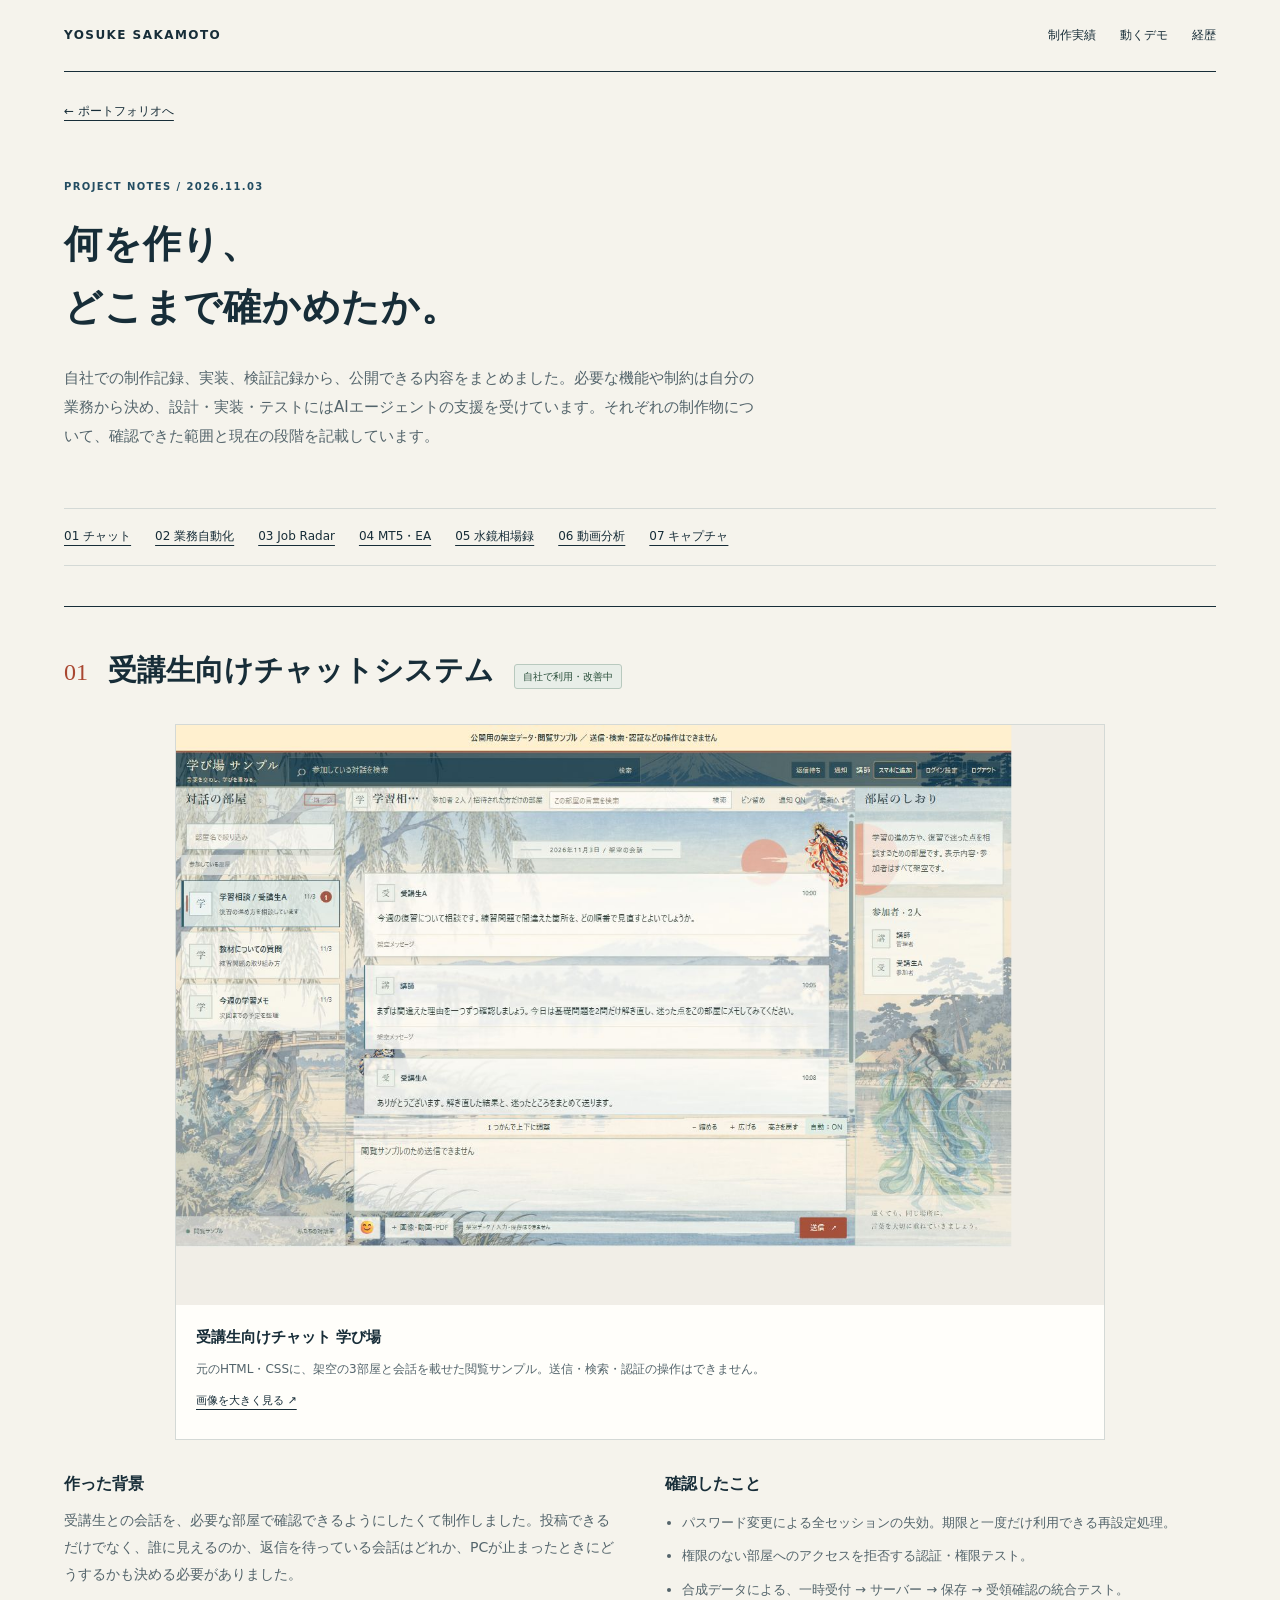
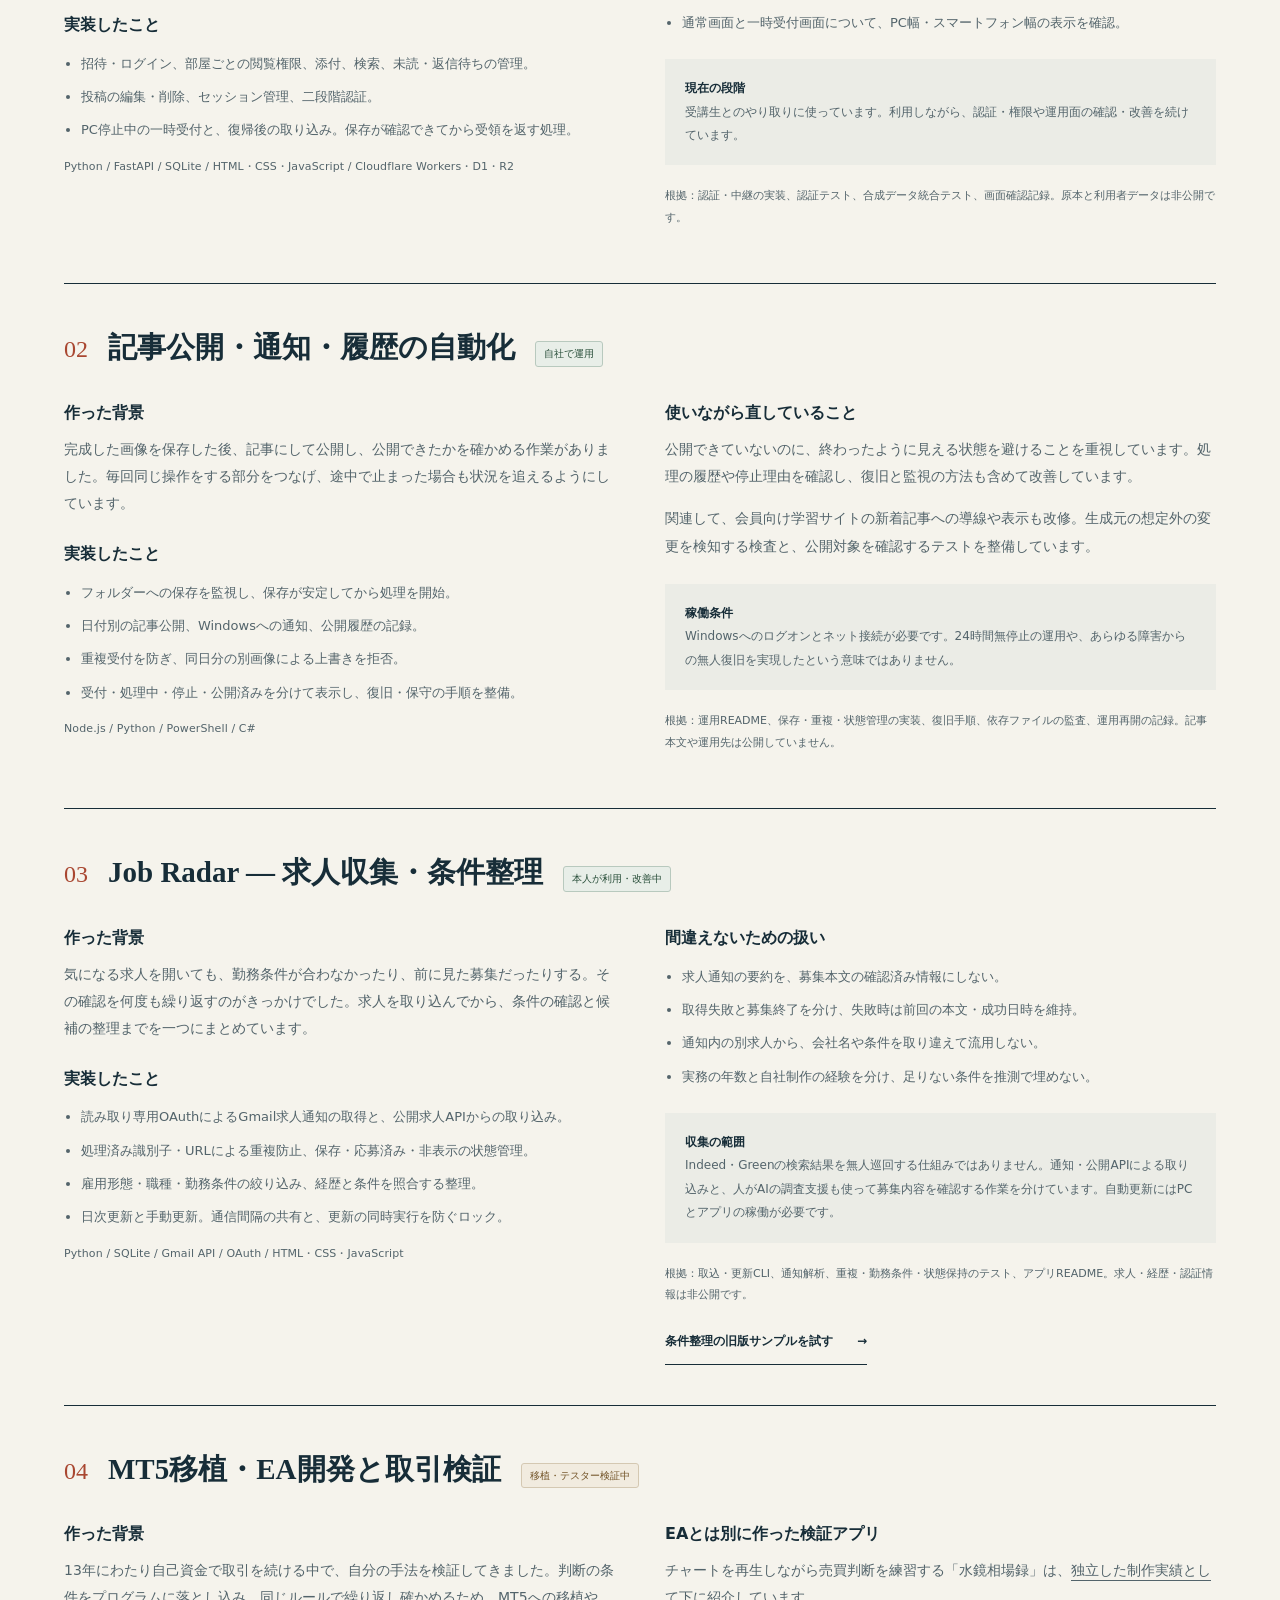
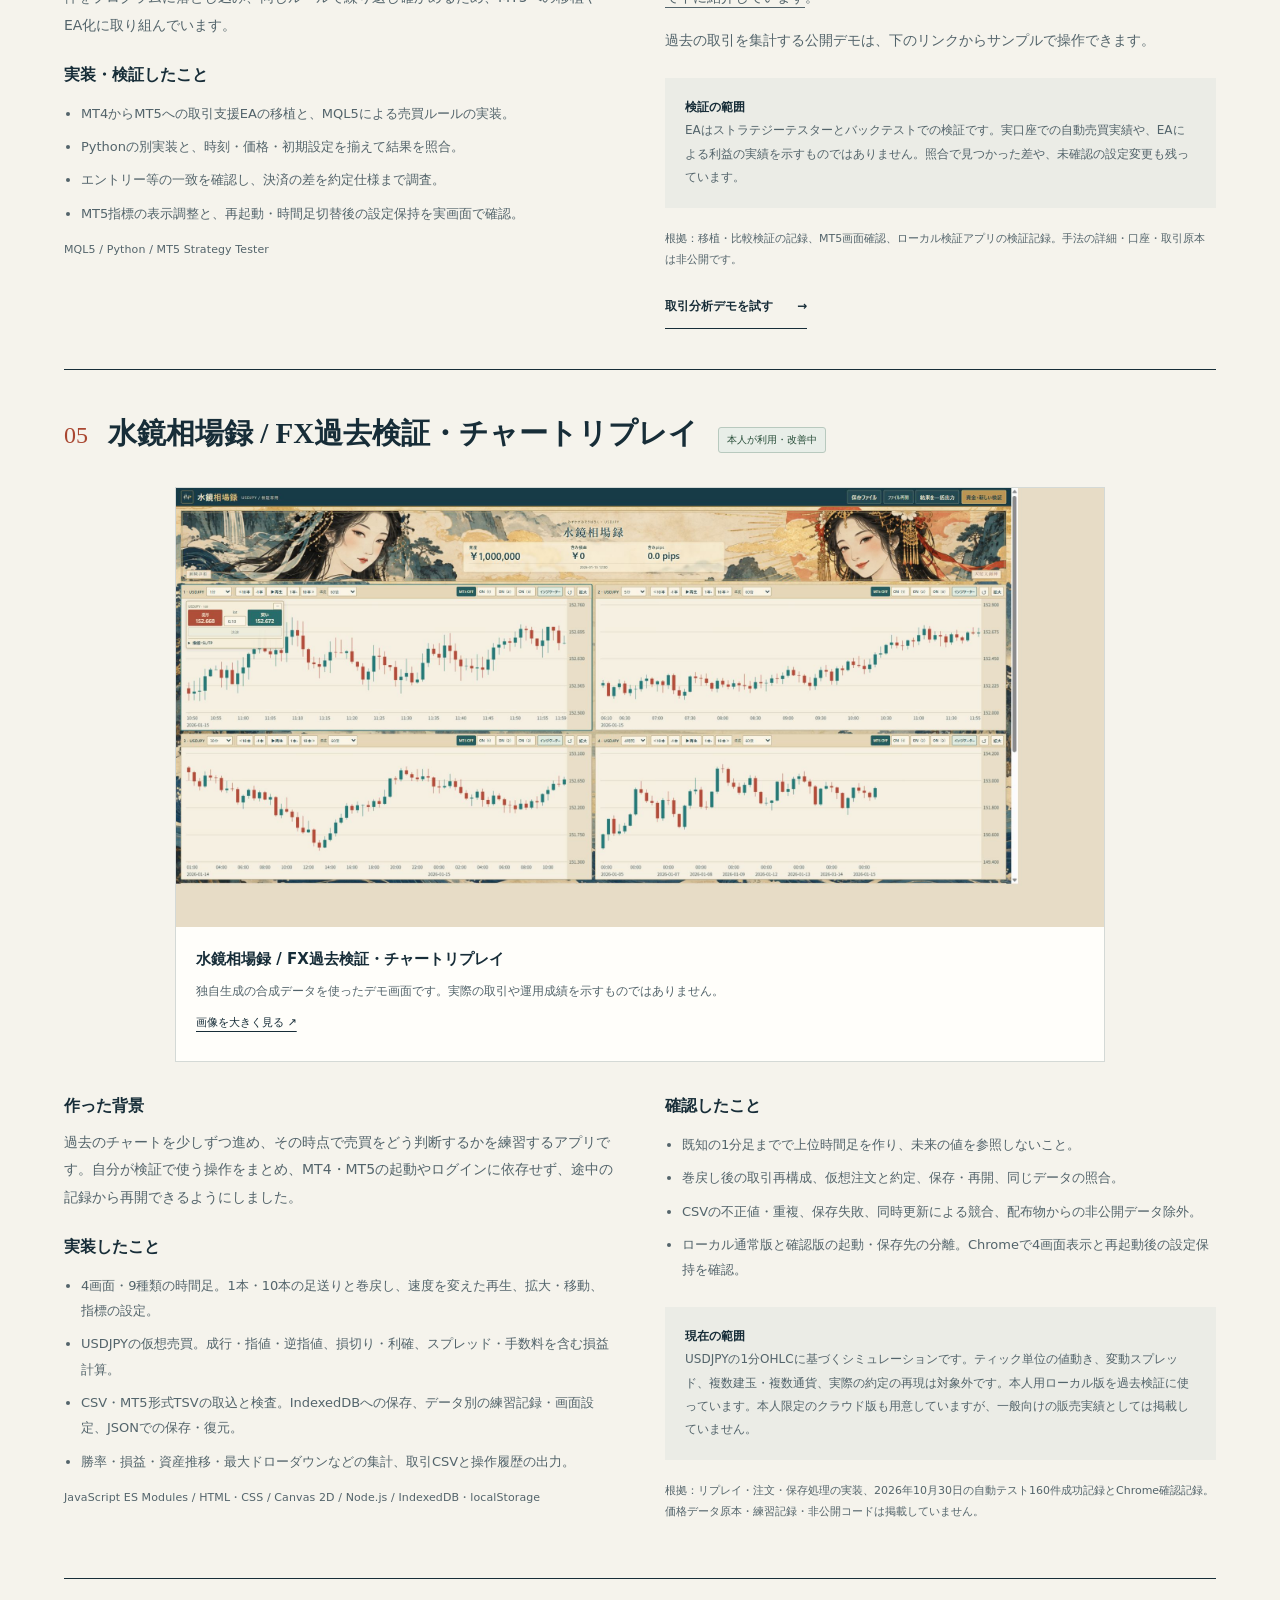
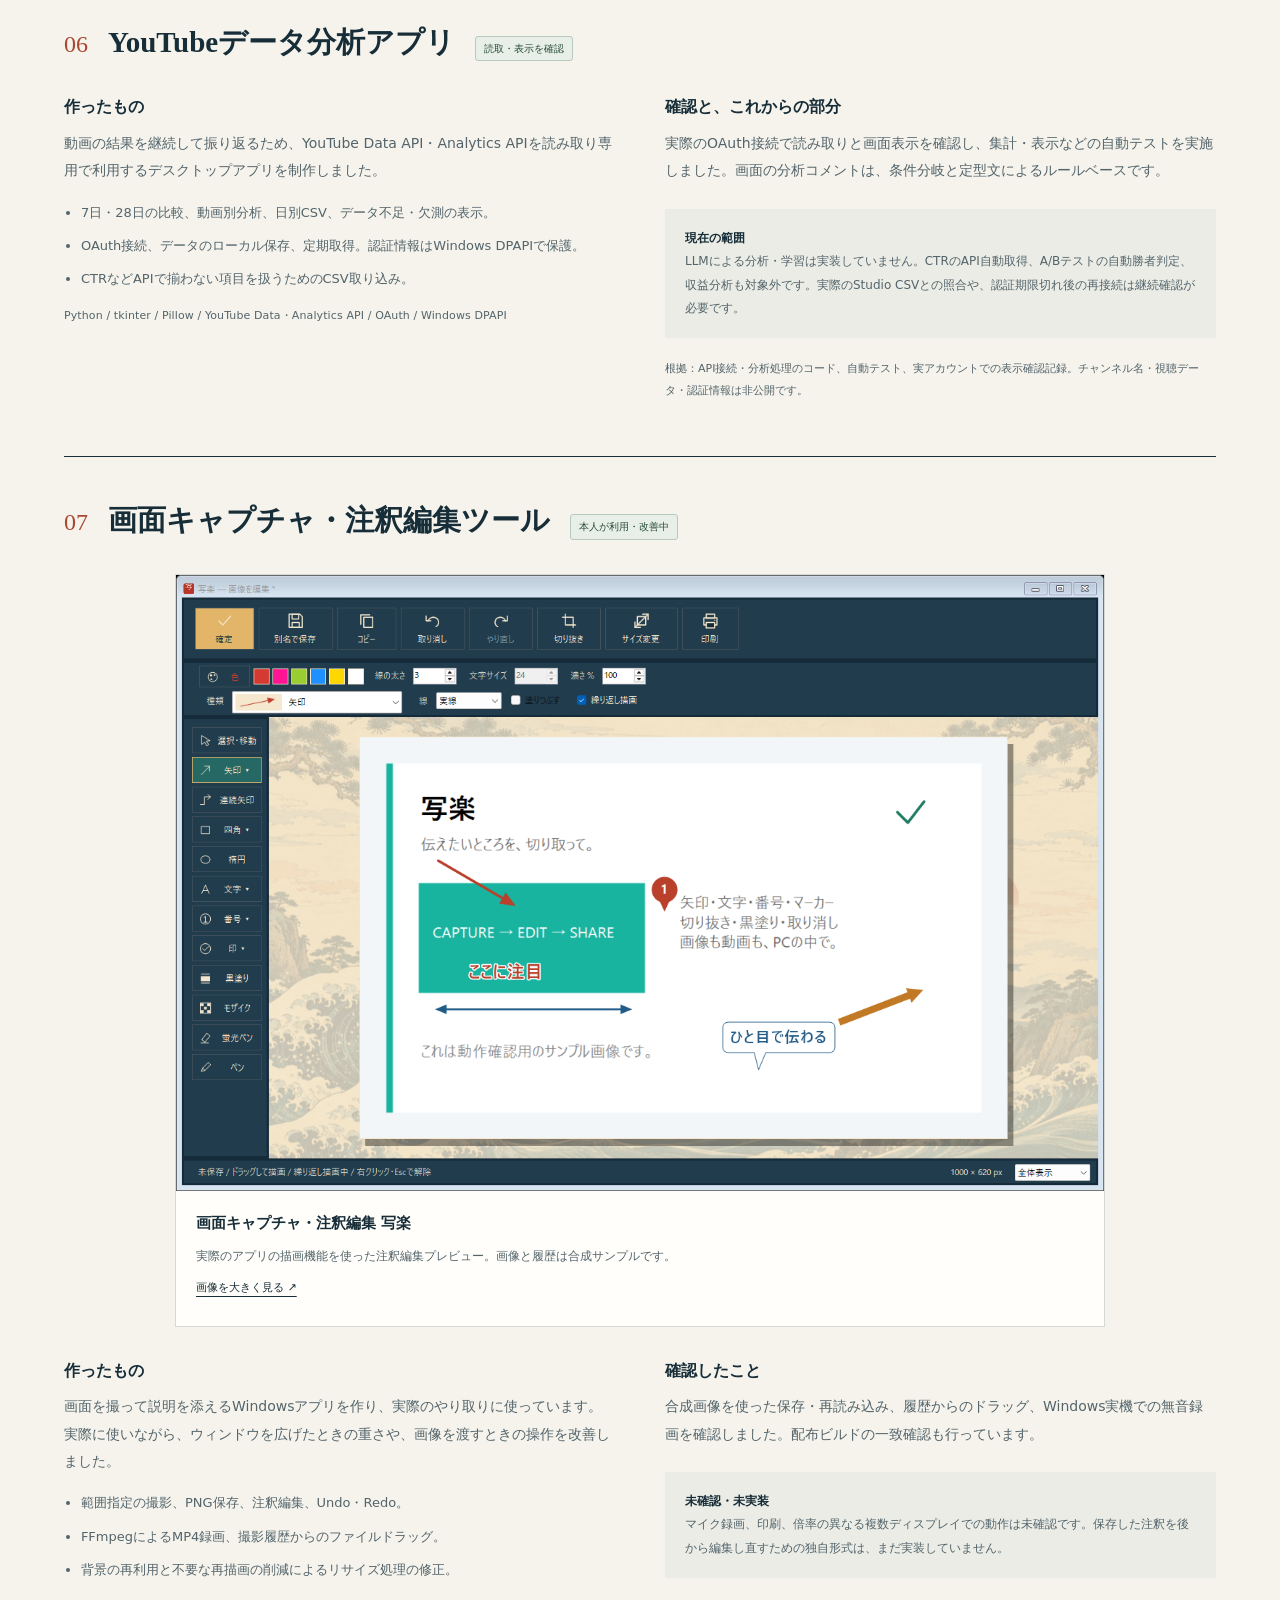
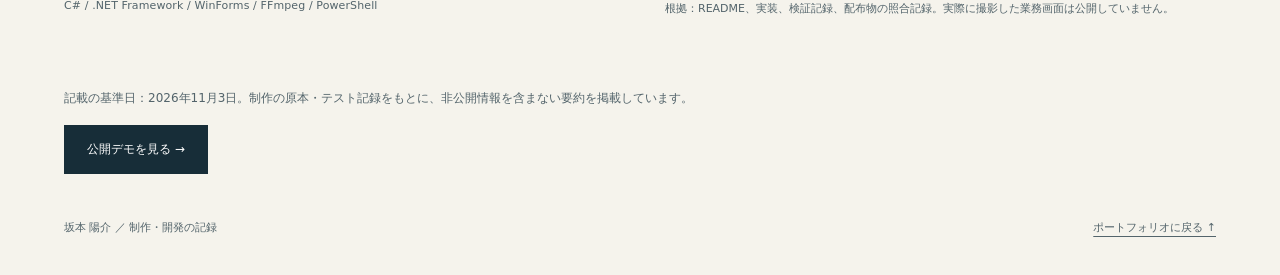
==== commit 644d6d2a: "Reflect active use of chat, capture and replay tools" ====
--- a/engineering/product-work/index.html
+++ b/engineering/product-work/index.html
@@ -1,12 +1,12 @@
 <!doctype html><html lang="ja"><head><meta charset="utf-8"><meta name="viewport" content="width=device-width, initial-scale=1"><meta name="description" content="自社チャット、記事公開自動化、Job Radar、水鏡相場録、MT5移植ほかの実装・検証記録。坂本陽介のポートフォリオ。"><title>実装と検証の記録 | 坂本陽介</title><link rel="stylesheet" href="../../assets/portfolio.css"></head><body>
 <a class="skip" href="#main">本文へ移動</a><header class="wrap header"><a class="brand" href="../../">YOSUKE SAKAMOTO</a><nav class="nav" aria-label="メインナビゲーション"><a href="../../#works">制作実績</a><a href="../../#demos">動くデモ</a><a href="../../#career">経歴</a></nav></header>
 <main id="main" class="wrap"><a class="back" href="../../">← ポートフォリオへ</a><section class="case-hero"><p class="eyebrow">PROJECT NOTES / 2026.11.03</p><h1>何を作り、<br>どこまで確かめたか。</h1><p class="lead">自社での制作記録、実装、検証記録から、公開できる内容をまとめました。必要な機能や制約は自分の業務から決め、設計・実装・テストにはAIエージェントの支援を受けています。それぞれの制作物について、確認できた範囲と現在の段階を記載しています。</p></section><nav class="jump" aria-label="制作物の詳細へ"><a href="#chat">01 チャット</a><a href="#automation">02 業務自動化</a><a href="#radar">03 Job Radar</a><a href="#trading">04 MT5・EA</a><a href="#mizukagami">05 水鏡相場録</a><a href="#analytics">06 動画分析</a><a href="#capture">07 キャプチャ</a></nav>
-<article id="chat" class="case"><div class="case-head"><span class="num">01</span><h2>受講生向けチャットシステム</h2><span class="status prep">限定公開・導入準備</span></div><figure class="screen-sample case-sample"><a href="../../assets/chat-sample.jpg" target="_blank" rel="noreferrer" aria-label="受講生向けチャット 学び場の画像を大きく開く"><img src="../../assets/chat-sample.jpg" width="1422" height="889" loading="lazy" decoding="async" alt="受講生向けチャット 学び場の公開用サンプル画面"></a><figcaption><strong>受講生向けチャット 学び場</strong><span>元のHTML・CSSに、架空の3部屋と会話を載せた閲覧サンプル。送信・検索・認証の操作はできません。</span><a href="../../assets/chat-sample.jpg" target="_blank" rel="noreferrer">画像を大きく見る ↗</a></figcaption></figure><div class="case-grid"><div><h3>作った背景</h3><p>受講生との会話を、必要な部屋で確認できるようにしたくて制作しました。投稿できるだけでなく、誰に見えるのか、返信を待っている会話はどれか、PCが止まったときにどうするかも決める必要がありました。</p><h3>実装したこと</h3><ul><li>招待・ログイン、部屋ごとの閲覧権限、添付、検索、未読・返信待ちの管理。</li><li>投稿の編集・削除、セッション管理、二段階認証。</li><li>PC停止中の一時受付と、復帰後の取り込み。保存が確認できてから受領を返す処理。</li></ul><p class="tech">Python / FastAPI / SQLite / HTML・CSS・JavaScript / Cloudflare Workers・D1・R2</p></div><div><h3>確認したこと</h3><ul><li>パスワード変更による全セッションの失効。期限と一度だけ利用できる再設定処理。</li><li>権限のない部屋へのアクセスを拒否する認証・権限テスト。</li><li>合成データによる、一時受付 → サーバー → 保存 → 受領確認の統合テスト。</li><li>通常画面と一時受付画面について、PC幅・スマートフォン幅の表示を確認。</li></ul><p class="boundary"><strong>現在の段階</strong><br>限定公開し、初期導入に向けて認証・権限や運用面の確認を続けています。</p><p class="evidence">根拠：認証・中継の実装、認証テスト、合成データ統合テスト、画面確認記録。原本と利用者データは非公開です。</p></div></div></article>
+<article id="chat" class="case"><div class="case-head"><span class="num">01</span><h2>受講生向けチャットシステム</h2><span class="status">自社で利用・改善中</span></div><figure class="screen-sample case-sample"><a href="../../assets/chat-sample.jpg" target="_blank" rel="noreferrer" aria-label="受講生向けチャット 学び場の画像を大きく開く"><img src="../../assets/chat-sample.jpg" width="1422" height="889" loading="lazy" decoding="async" alt="受講生向けチャット 学び場の公開用サンプル画面"></a><figcaption><strong>受講生向けチャット 学び場</strong><span>元のHTML・CSSに、架空の3部屋と会話を載せた閲覧サンプル。送信・検索・認証の操作はできません。</span><a href="../../assets/chat-sample.jpg" target="_blank" rel="noreferrer">画像を大きく見る ↗</a></figcaption></figure><div class="case-grid"><div><h3>作った背景</h3><p>受講生との会話を、必要な部屋で確認できるようにしたくて制作しました。投稿できるだけでなく、誰に見えるのか、返信を待っている会話はどれか、PCが止まったときにどうするかも決める必要がありました。</p><h3>実装したこと</h3><ul><li>招待・ログイン、部屋ごとの閲覧権限、添付、検索、未読・返信待ちの管理。</li><li>投稿の編集・削除、セッション管理、二段階認証。</li><li>PC停止中の一時受付と、復帰後の取り込み。保存が確認できてから受領を返す処理。</li></ul><p class="tech">Python / FastAPI / SQLite / HTML・CSS・JavaScript / Cloudflare Workers・D1・R2</p></div><div><h3>確認したこと</h3><ul><li>パスワード変更による全セッションの失効。期限と一度だけ利用できる再設定処理。</li><li>権限のない部屋へのアクセスを拒否する認証・権限テスト。</li><li>合成データによる、一時受付 → サーバー → 保存 → 受領確認の統合テスト。</li><li>通常画面と一時受付画面について、PC幅・スマートフォン幅の表示を確認。</li></ul><p class="boundary"><strong>現在の段階</strong><br>受講生とのやり取りに使っています。利用しながら、認証・権限や運用面の確認・改善を続けています。</p><p class="evidence">根拠：認証・中継の実装、認証テスト、合成データ統合テスト、画面確認記録。原本と利用者データは非公開です。</p></div></div></article>
 <article id="automation" class="case"><div class="case-head"><span class="num">02</span><h2>記事公開・通知・履歴の自動化</h2><span class="status">自社で運用</span></div><div class="case-grid"><div><h3>作った背景</h3><p>完成した画像を保存した後、記事にして公開し、公開できたかを確かめる作業がありました。毎回同じ操作をする部分をつなげ、途中で止まった場合も状況を追えるようにしています。</p><h3>実装したこと</h3><ul><li>フォルダーへの保存を監視し、保存が安定してから処理を開始。</li><li>日付別の記事公開、Windowsへの通知、公開履歴の記録。</li><li>重複受付を防ぎ、同日分の別画像による上書きを拒否。</li><li>受付・処理中・停止・公開済みを分けて表示し、復旧・保守の手順を整備。</li></ul><p class="tech">Node.js / Python / PowerShell / C#</p></div><div><h3>使いながら直していること</h3><p>公開できていないのに、終わったように見える状態を避けることを重視しています。処理の履歴や停止理由を確認し、復旧と監視の方法も含めて改善しています。</p><p>関連して、会員向け学習サイトの新着記事への導線や表示も改修。生成元の想定外の変更を検知する検査と、公開対象を確認するテストを整備しています。</p><p class="boundary"><strong>稼働条件</strong><br>Windowsへのログオンとネット接続が必要です。24時間無停止の運用や、あらゆる障害からの無人復旧を実現したという意味ではありません。</p><p class="evidence">根拠：運用README、保存・重複・状態管理の実装、復旧手順、依存ファイルの監査、運用再開の記録。記事本文や運用先は公開していません。</p></div></div></article>
 <article id="radar" class="case"><div class="case-head"><span class="num">03</span><h2>Job Radar — 求人収集・条件整理</h2><span class="status">本人が利用・改善中</span></div><div class="case-grid"><div><h3>作った背景</h3><p>気になる求人を開いても、勤務条件が合わなかったり、前に見た募集だったりする。その確認を何度も繰り返すのがきっかけでした。求人を取り込んでから、条件の確認と候補の整理までを一つにまとめています。</p><h3>実装したこと</h3><ul><li>読み取り専用OAuthによるGmail求人通知の取得と、公開求人APIからの取り込み。</li><li>処理済み識別子・URLによる重複防止、保存・応募済み・非表示の状態管理。</li><li>雇用形態・職種・勤務条件の絞り込み、経歴と条件を照合する整理。</li><li>日次更新と手動更新。通信間隔の共有と、更新の同時実行を防ぐロック。</li></ul><p class="tech">Python / SQLite / Gmail API / OAuth / HTML・CSS・JavaScript</p></div><div><h3>間違えないための扱い</h3><ul><li>求人通知の要約を、募集本文の確認済み情報にしない。</li><li>取得失敗と募集終了を分け、失敗時は前回の本文・成功日時を維持。</li><li>通知内の別求人から、会社名や条件を取り違えて流用しない。</li><li>実務の年数と自社制作の経験を分け、足りない条件を推測で埋めない。</li></ul><p class="boundary"><strong>収集の範囲</strong><br>Indeed・Greenの検索結果を無人巡回する仕組みではありません。通知・公開APIによる取り込みと、人がAIの調査支援も使って募集内容を確認する作業を分けています。自動更新にはPCとアプリの稼働が必要です。</p><p class="evidence">根拠：取込・更新CLI、通知解析、重複・勤務条件・状態保持のテスト、アプリREADME。求人・経歴・認証情報は非公開です。</p><a class="text-link" href="../../projects/remote-job-triage-demo/">条件整理の旧版サンプルを試す <span>→</span></a></div></div></article>
 <article id="trading" class="case"><div class="case-head"><span class="num">04</span><h2>MT5移植・EA開発と取引検証</h2><span class="status test">移植・テスター検証中</span></div><div class="case-grid"><div><h3>作った背景</h3><p>13年にわたり自己資金で取引を続ける中で、自分の手法を検証してきました。判断の条件をプログラムに落とし込み、同じルールで繰り返し確かめるため、MT5への移植やEA化に取り組んでいます。</p><h3>実装・検証したこと</h3><ul><li>MT4からMT5への取引支援EAの移植と、MQL5による売買ルールの実装。</li><li>Pythonの別実装と、時刻・価格・初期設定を揃えて結果を照合。</li><li>エントリー等の一致を確認し、決済の差を約定仕様まで調査。</li><li>MT5指標の表示調整と、再起動・時間足切替後の設定保持を実画面で確認。</li></ul><p class="tech">MQL5 / Python / MT5 Strategy Tester</p></div><div><h3>EAとは別に作った検証アプリ</h3><p>チャートを再生しながら売買判断を練習する「水鏡相場録」は、<a href="#mizukagami">独立した制作実績として下に紹介しています</a>。</p><p>過去の取引を集計する公開デモは、下のリンクからサンプルで操作できます。</p><p class="boundary"><strong>検証の範囲</strong><br>EAはストラテジーテスターとバックテストでの検証です。実口座での自動売買実績や、EAによる利益の実績を示すものではありません。照合で見つかった差や、未確認の設定変更も残っています。</p><p class="evidence">根拠：移植・比較検証の記録、MT5画面確認、ローカル検証アプリの検証記録。手法の詳細・口座・取引原本は非公開です。</p><a class="text-link" href="../../projects/fx-trade-analytics/">取引分析デモを試す <span>→</span></a></div></div></article>
-<article id="mizukagami" class="case"><div class="case-head"><span class="num">05</span><h2>水鏡相場録 / FX過去検証・チャートリプレイ</h2><span class="status test">本人用ローカル版・検証中</span></div><figure class="screen-sample case-sample"><a href="../../assets/mizukagami-sample.jpg" target="_blank" rel="noreferrer" aria-label="水鏡相場録の画像を大きく開く"><img src="../../assets/mizukagami-sample.jpg" width="2352" height="1112" loading="lazy" decoding="async" alt="水鏡相場録の合成データによる4画面チャートリプレイ"></a><figcaption><strong>水鏡相場録 / FX過去検証・チャートリプレイ</strong><span>独自生成の合成データを使ったデモ画面です。実際の取引や運用成績を示すものではありません。</span><a href="../../assets/mizukagami-sample.jpg" target="_blank" rel="noreferrer">画像を大きく見る ↗</a></figcaption></figure><div class="case-grid"><div><h3>作った背景</h3><p>過去のチャートを少しずつ進め、その時点で売買をどう判断するかを練習するアプリです。自分が検証で使う操作をまとめ、MT4・MT5の起動やログインに依存せず、途中の記録から再開できるようにしました。</p><h3>実装したこと</h3><ul><li>4画面・9種類の時間足。1本・10本の足送りと巻戻し、速度を変えた再生、拡大・移動、指標の設定。</li><li>USDJPYの仮想売買。成行・指値・逆指値、損切り・利確、スプレッド・手数料を含む損益計算。</li><li>CSV・MT5形式TSVの取込と検査。IndexedDBへの保存、データ別の練習記録・画面設定、JSONでの保存・復元。</li><li>勝率・損益・資産推移・最大ドローダウンなどの集計、取引CSVと操作履歴の出力。</li></ul><p class="tech">JavaScript ES Modules / HTML・CSS / Canvas 2D / Node.js / IndexedDB・localStorage</p></div><div><h3>確認したこと</h3><ul><li>既知の1分足までで上位時間足を作り、未来の値を参照しないこと。</li><li>巻戻し後の取引再構成、仮想注文と約定、保存・再開、同じデータの照合。</li><li>CSVの不正値・重複、保存失敗、同時更新による競合、配布物からの非公開データ除外。</li><li>ローカル通常版と確認版の起動・保存先の分離。Chromeで4画面表示と再起動後の設定保持を確認。</li></ul><p class="boundary"><strong>現在の範囲</strong><br>USDJPYの1分OHLCに基づくシミュレーションです。ティック単位の値動き、変動スプレッド、複数建玉・複数通貨、実際の約定の再現は対象外です。本人用ローカル版と本人限定クラウドを用意しており、一般向けの販売実績としては掲載していません。</p><p class="evidence">根拠：リプレイ・注文・保存処理の実装、2026年10月30日の自動テスト160件成功記録とChrome確認記録。価格データ原本・練習記録・非公開コードは掲載していません。</p></div></div></article>
+<article id="mizukagami" class="case"><div class="case-head"><span class="num">05</span><h2>水鏡相場録 / FX過去検証・チャートリプレイ</h2><span class="status">本人が利用・改善中</span></div><figure class="screen-sample case-sample"><a href="../../assets/mizukagami-sample.jpg" target="_blank" rel="noreferrer" aria-label="水鏡相場録の画像を大きく開く"><img src="../../assets/mizukagami-sample.jpg" width="2352" height="1112" loading="lazy" decoding="async" alt="水鏡相場録の合成データによる4画面チャートリプレイ"></a><figcaption><strong>水鏡相場録 / FX過去検証・チャートリプレイ</strong><span>独自生成の合成データを使ったデモ画面です。実際の取引や運用成績を示すものではありません。</span><a href="../../assets/mizukagami-sample.jpg" target="_blank" rel="noreferrer">画像を大きく見る ↗</a></figcaption></figure><div class="case-grid"><div><h3>作った背景</h3><p>過去のチャートを少しずつ進め、その時点で売買をどう判断するかを練習するアプリです。自分が検証で使う操作をまとめ、MT4・MT5の起動やログインに依存せず、途中の記録から再開できるようにしました。</p><h3>実装したこと</h3><ul><li>4画面・9種類の時間足。1本・10本の足送りと巻戻し、速度を変えた再生、拡大・移動、指標の設定。</li><li>USDJPYの仮想売買。成行・指値・逆指値、損切り・利確、スプレッド・手数料を含む損益計算。</li><li>CSV・MT5形式TSVの取込と検査。IndexedDBへの保存、データ別の練習記録・画面設定、JSONでの保存・復元。</li><li>勝率・損益・資産推移・最大ドローダウンなどの集計、取引CSVと操作履歴の出力。</li></ul><p class="tech">JavaScript ES Modules / HTML・CSS / Canvas 2D / Node.js / IndexedDB・localStorage</p></div><div><h3>確認したこと</h3><ul><li>既知の1分足までで上位時間足を作り、未来の値を参照しないこと。</li><li>巻戻し後の取引再構成、仮想注文と約定、保存・再開、同じデータの照合。</li><li>CSVの不正値・重複、保存失敗、同時更新による競合、配布物からの非公開データ除外。</li><li>ローカル通常版と確認版の起動・保存先の分離。Chromeで4画面表示と再起動後の設定保持を確認。</li></ul><p class="boundary"><strong>現在の範囲</strong><br>USDJPYの1分OHLCに基づくシミュレーションです。ティック単位の値動き、変動スプレッド、複数建玉・複数通貨、実際の約定の再現は対象外です。本人用ローカル版を過去検証に使っています。本人限定のクラウド版も用意していますが、一般向けの販売実績としては掲載していません。</p><p class="evidence">根拠：リプレイ・注文・保存処理の実装、2026年10月30日の自動テスト160件成功記録とChrome確認記録。価格データ原本・練習記録・非公開コードは掲載していません。</p></div></div></article>
 <article id="analytics" class="case"><div class="case-head"><span class="num">06</span><h2>YouTubeデータ分析アプリ</h2><span class="status">読取・表示を確認</span></div><div class="case-grid"><div><h3>作ったもの</h3><p>動画の結果を継続して振り返るため、YouTube Data API・Analytics APIを読み取り専用で利用するデスクトップアプリを制作しました。</p><ul><li>7日・28日の比較、動画別分析、日別CSV、データ不足・欠測の表示。</li><li>OAuth接続、データのローカル保存、定期取得。認証情報はWindows DPAPIで保護。</li><li>CTRなどAPIで揃わない項目を扱うためのCSV取り込み。</li></ul><p class="tech">Python / tkinter / Pillow / YouTube Data・Analytics API / OAuth / Windows DPAPI</p></div><div><h3>確認と、これからの部分</h3><p>実際のOAuth接続で読み取りと画面表示を確認し、集計・表示などの自動テストを実施しました。画面の分析コメントは、条件分岐と定型文によるルールベースです。</p><p class="boundary"><strong>現在の範囲</strong><br>LLMによる分析・学習は実装していません。CTRのAPI自動取得、A/Bテストの自動勝者判定、収益分析も対象外です。実際のStudio CSVとの照合や、認証期限切れ後の再接続は継続確認が必要です。</p><p class="evidence">根拠：API接続・分析処理のコード、自動テスト、実アカウントでの表示確認記録。チャンネル名・視聴データ・認証情報は非公開です。</p></div></div></article>
-<article id="capture" class="case"><div class="case-head"><span class="num">07</span><h2>画面キャプチャ・注釈編集ツール</h2><span class="status">Windows実機で検証</span></div><figure class="screen-sample case-sample"><a href="../../assets/capture-sample.png" target="_blank" rel="noreferrer" aria-label="画面キャプチャ・注釈編集 写楽の画像を大きく開く"><img src="../../assets/capture-sample.png" width="1280" height="850" loading="lazy" decoding="async" alt="画面キャプチャ・注釈編集 写楽の公開用サンプル画面"></a><figcaption><strong>画面キャプチャ・注釈編集 写楽</strong><span>実際のアプリの描画機能を使った注釈編集プレビュー。画像と履歴は合成サンプルです。</span><a href="../../assets/capture-sample.png" target="_blank" rel="noreferrer">画像を大きく見る ↗</a></figcaption></figure><div class="case-grid"><div><h3>作ったもの</h3><p>画面を撮って説明を添え、そのままやり取りに使えるWindowsアプリを制作しています。実際に使いながら、ウィンドウを広げたときの重さや、画像を渡すときの操作を改善しました。</p><ul><li>範囲指定の撮影、PNG保存、注釈編集、Undo・Redo。</li><li>FFmpegによるMP4録画、撮影履歴からのファイルドラッグ。</li><li>背景の再利用と不要な再描画の削減によるリサイズ処理の修正。</li></ul><p class="tech">C# / .NET Framework / WinForms / FFmpeg / PowerShell</p></div><div><h3>確認したこと</h3><p>合成画像を使った保存・再読み込み、履歴からのドラッグ、Windows実機での無音録画を確認しました。配布ビルドの一致確認も行っています。</p><p class="boundary"><strong>未確認・未実装</strong><br>マイク録画、印刷、倍率の異なる複数ディスプレイでの動作は未確認です。保存した注釈を後から編集し直すための独自形式は、まだ実装していません。</p><p class="evidence">根拠：README、実装、検証記録、配布物の照合記録。実際に撮影した業務画面は公開していません。</p></div></div></article>
+<article id="capture" class="case"><div class="case-head"><span class="num">07</span><h2>画面キャプチャ・注釈編集ツール</h2><span class="status">本人が利用・改善中</span></div><figure class="screen-sample case-sample"><a href="../../assets/capture-sample.png" target="_blank" rel="noreferrer" aria-label="画面キャプチャ・注釈編集 写楽の画像を大きく開く"><img src="../../assets/capture-sample.png" width="1280" height="850" loading="lazy" decoding="async" alt="画面キャプチャ・注釈編集 写楽の公開用サンプル画面"></a><figcaption><strong>画面キャプチャ・注釈編集 写楽</strong><span>実際のアプリの描画機能を使った注釈編集プレビュー。画像と履歴は合成サンプルです。</span><a href="../../assets/capture-sample.png" target="_blank" rel="noreferrer">画像を大きく見る ↗</a></figcaption></figure><div class="case-grid"><div><h3>作ったもの</h3><p>画面を撮って説明を添えるWindowsアプリを作り、実際のやり取りに使っています。実際に使いながら、ウィンドウを広げたときの重さや、画像を渡すときの操作を改善しました。</p><ul><li>範囲指定の撮影、PNG保存、注釈編集、Undo・Redo。</li><li>FFmpegによるMP4録画、撮影履歴からのファイルドラッグ。</li><li>背景の再利用と不要な再描画の削減によるリサイズ処理の修正。</li></ul><p class="tech">C# / .NET Framework / WinForms / FFmpeg / PowerShell</p></div><div><h3>確認したこと</h3><p>合成画像を使った保存・再読み込み、履歴からのドラッグ、Windows実機での無音録画を確認しました。配布ビルドの一致確認も行っています。</p><p class="boundary"><strong>未確認・未実装</strong><br>マイク録画、印刷、倍率の異なる複数ディスプレイでの動作は未確認です。保存した注釈を後から編集し直すための独自形式は、まだ実装していません。</p><p class="evidence">根拠：README、実装、検証記録、配布物の照合記録。実際に撮影した業務画面は公開していません。</p></div></div></article>
 <p class="subtle">記載の基準日：2026年11月3日。制作の原本・テスト記録をもとに、非公開情報を含まない要約を掲載しています。</p><p><a class="button" href="../../#demos">公開デモを見る →</a></p>
 </main><footer class="wrap footer"><p>坂本 陽介 ／ 制作・開発の記録</p><a href="../../">ポートフォリオに戻る ↑</a></footer></body></html>
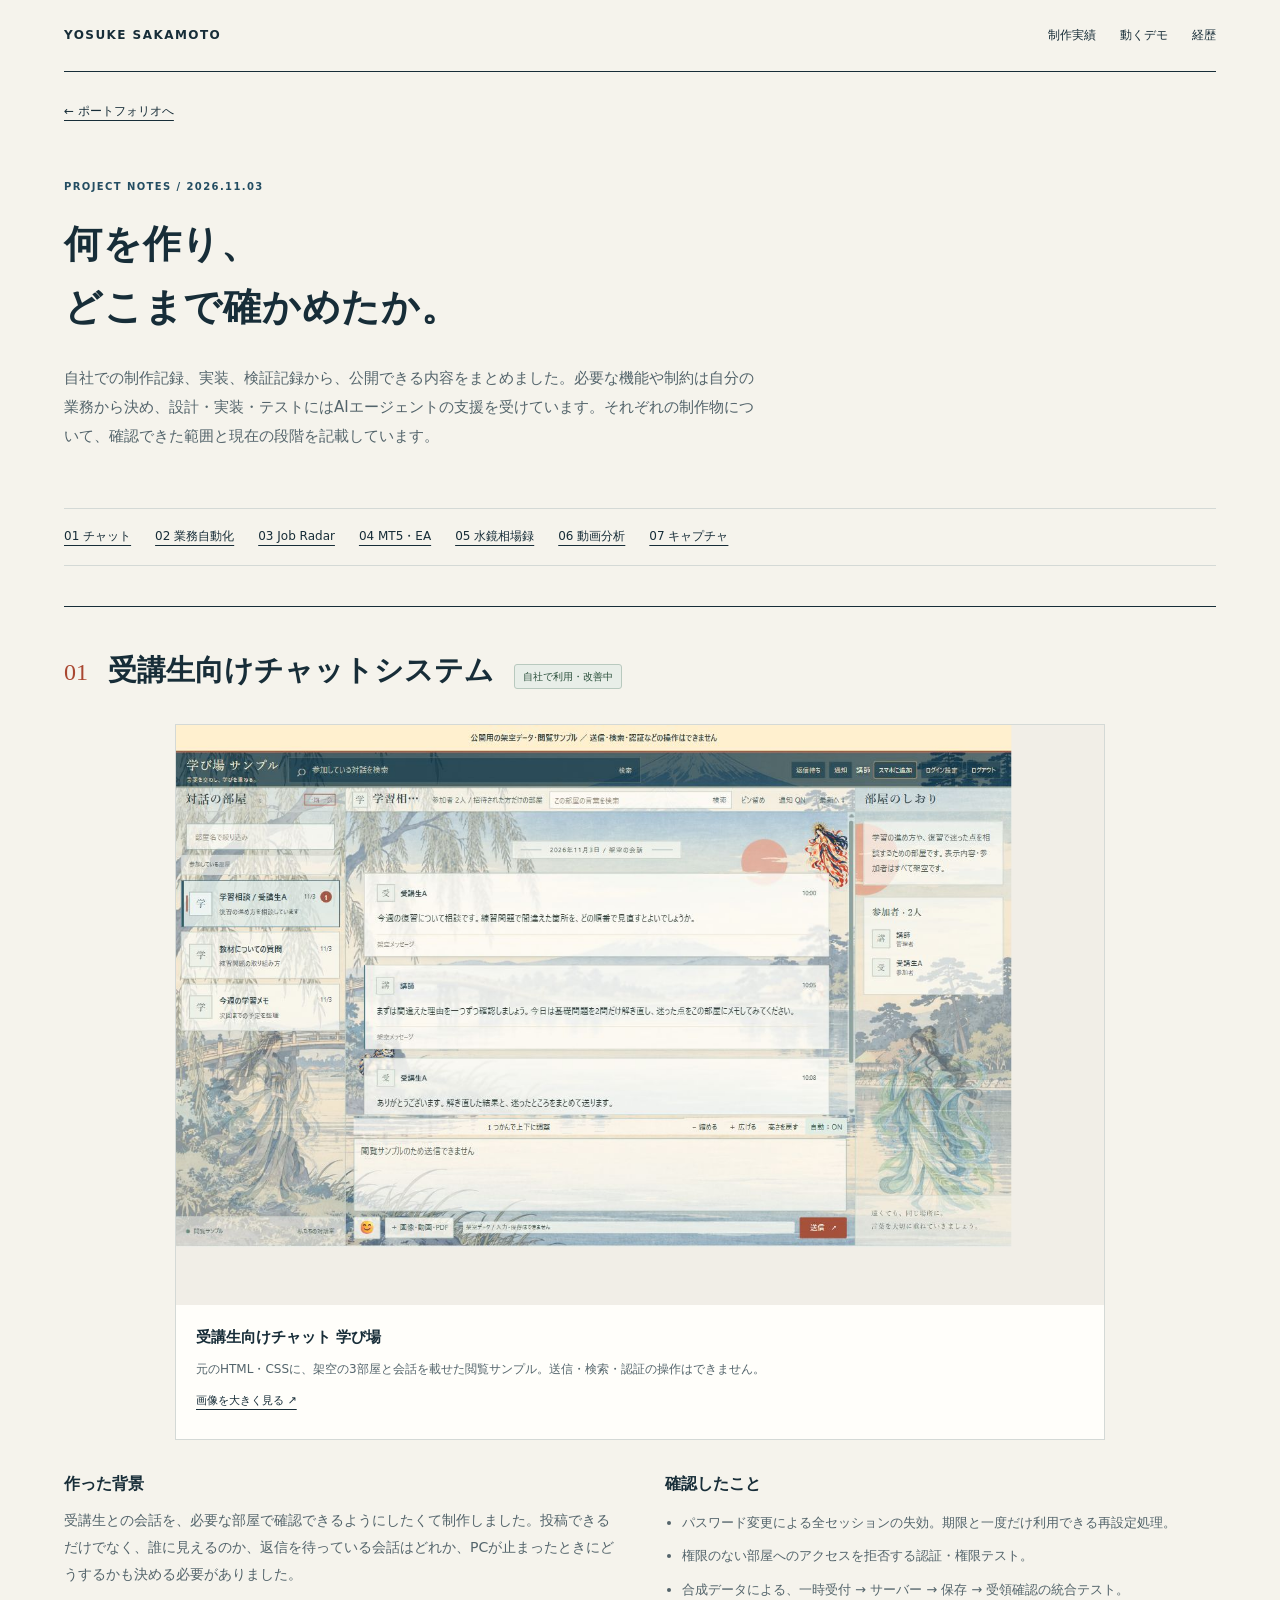
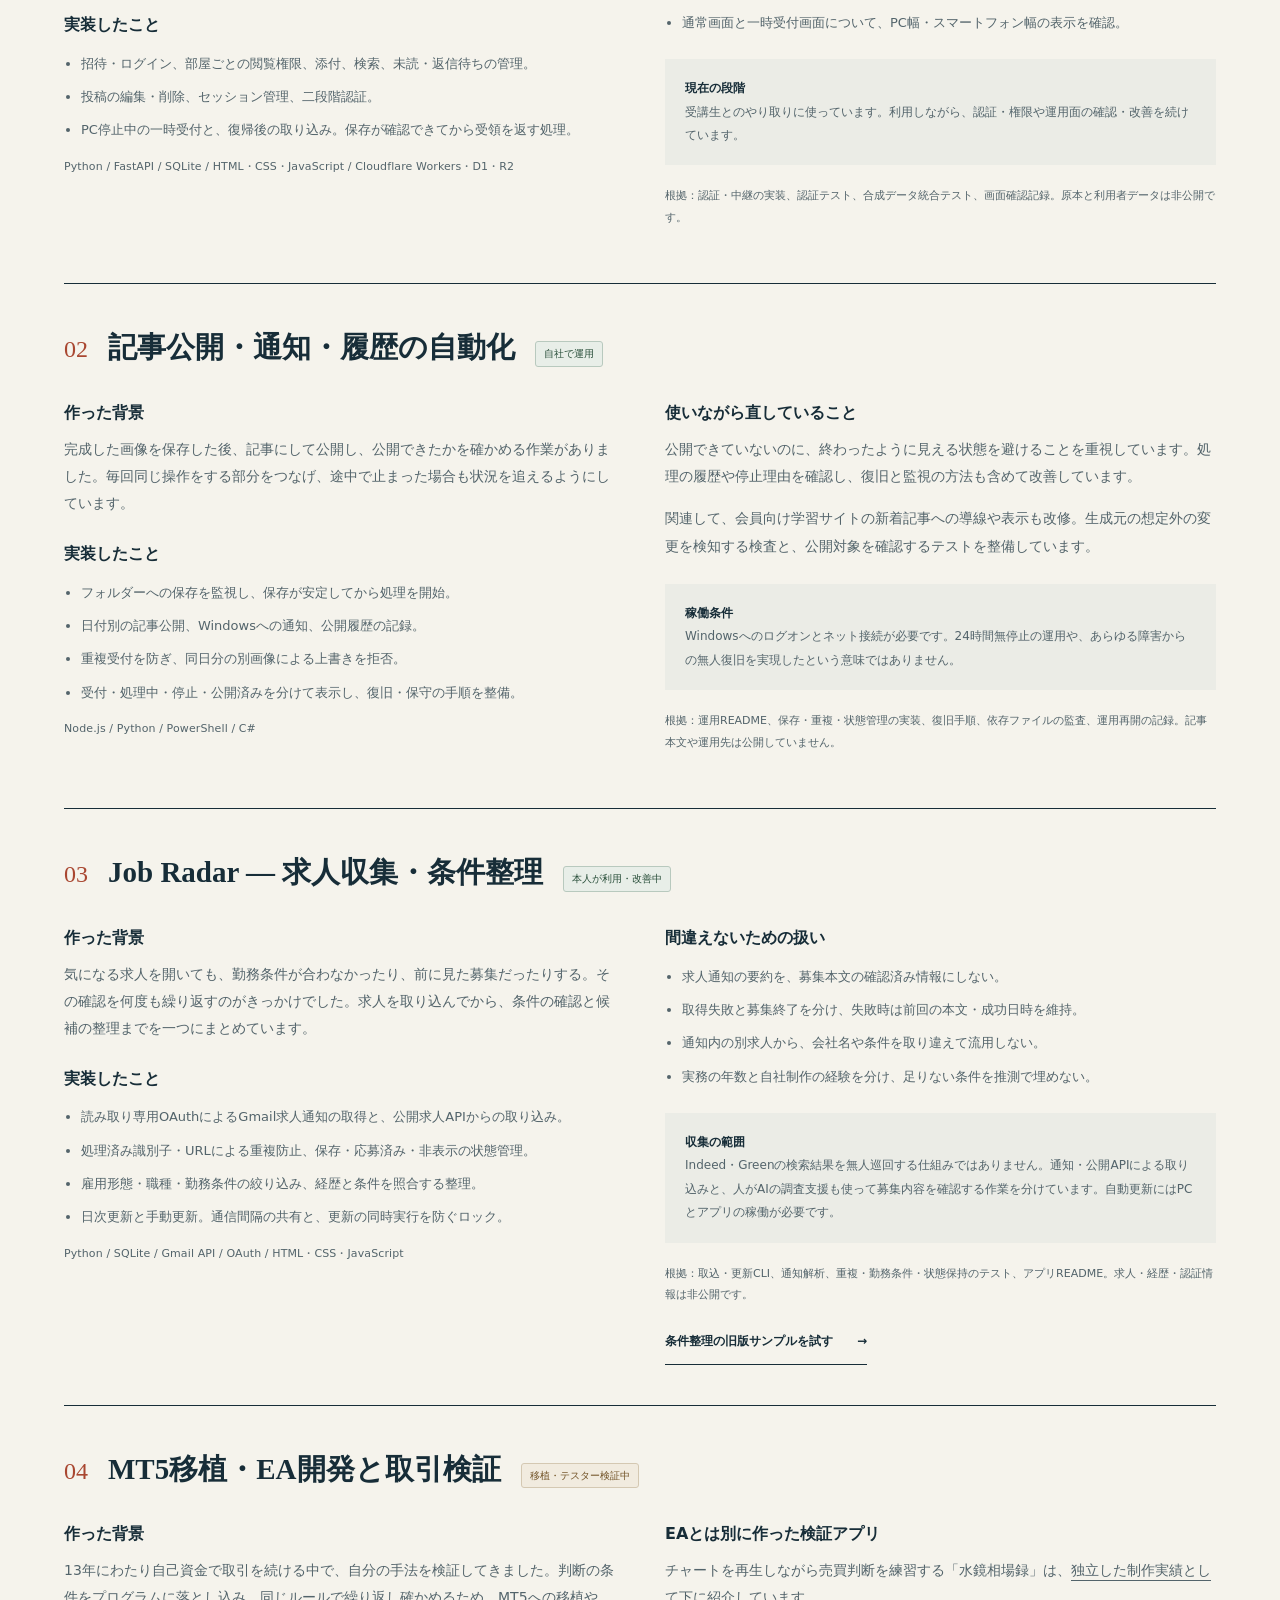
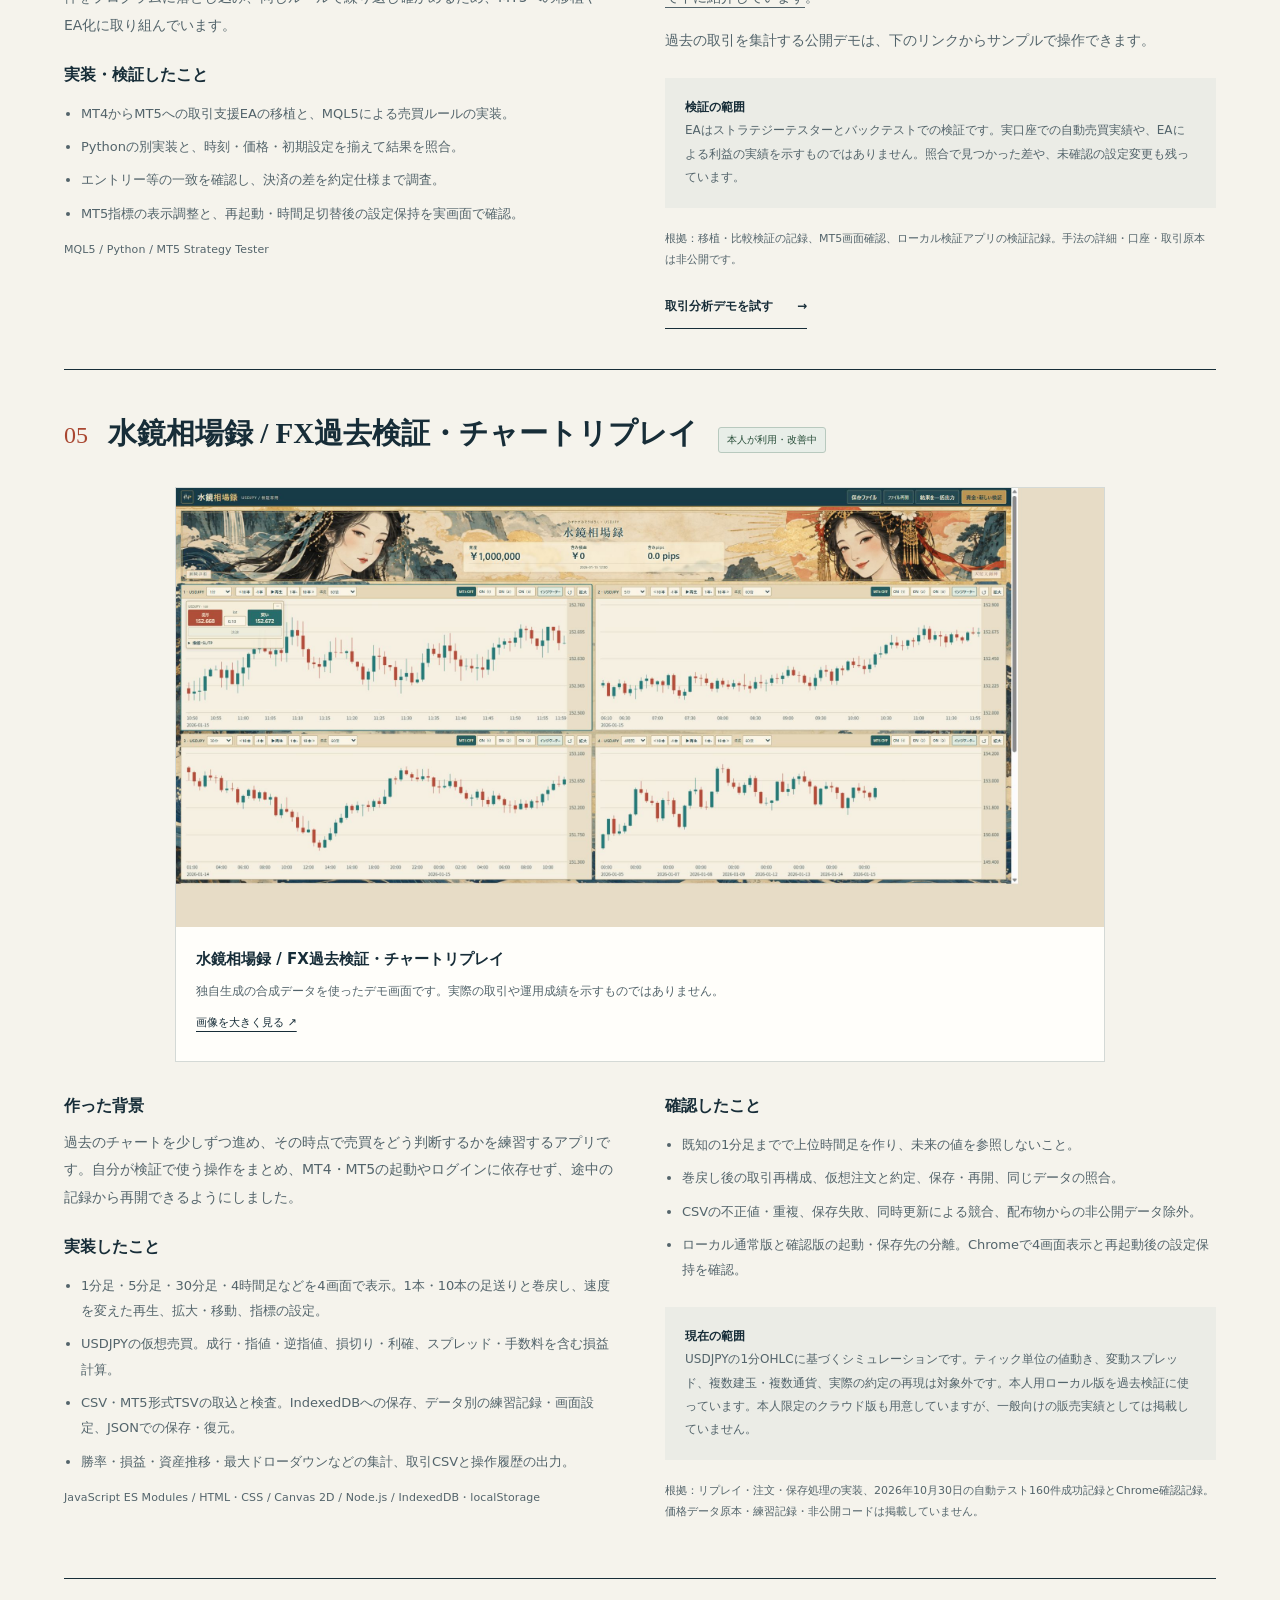
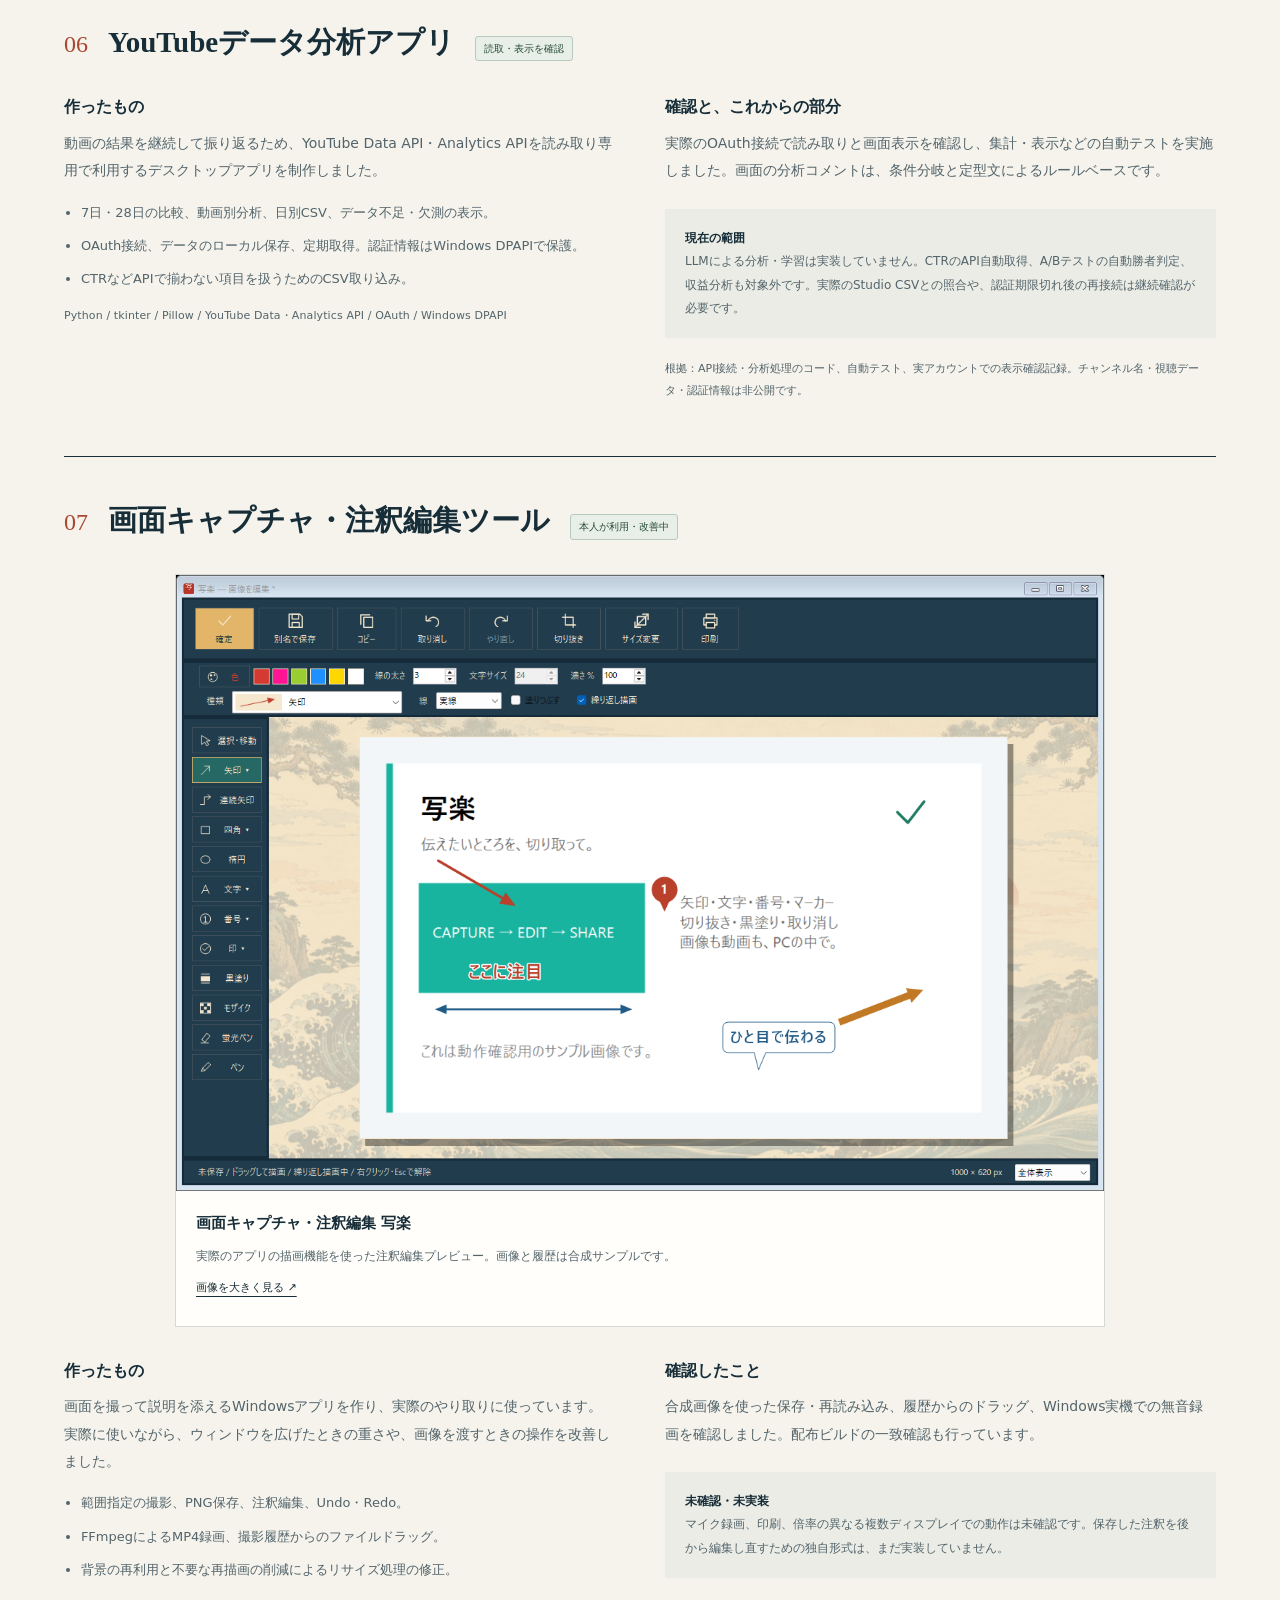
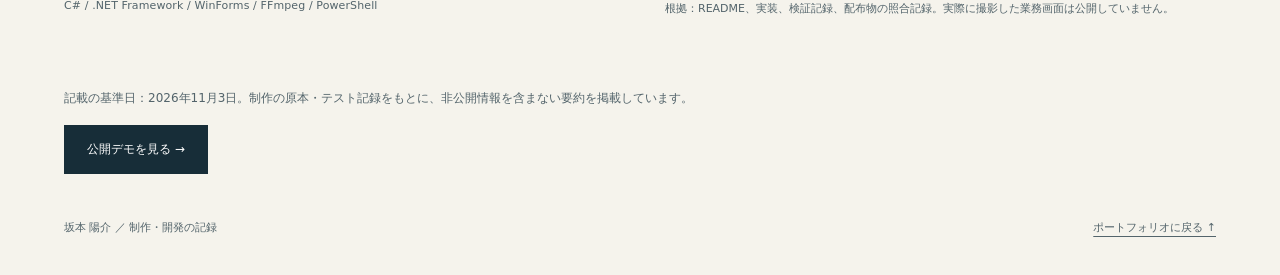
==== commit 903a3ae7: "Clarify replay chart timeframe examples" ====
--- a/engineering/product-work/index.html
+++ b/engineering/product-work/index.html
@@ -5,7 +5,7 @@
 <article id="automation" class="case"><div class="case-head"><span class="num">02</span><h2>記事公開・通知・履歴の自動化</h2><span class="status">自社で運用</span></div><div class="case-grid"><div><h3>作った背景</h3><p>完成した画像を保存した後、記事にして公開し、公開できたかを確かめる作業がありました。毎回同じ操作をする部分をつなげ、途中で止まった場合も状況を追えるようにしています。</p><h3>実装したこと</h3><ul><li>フォルダーへの保存を監視し、保存が安定してから処理を開始。</li><li>日付別の記事公開、Windowsへの通知、公開履歴の記録。</li><li>重複受付を防ぎ、同日分の別画像による上書きを拒否。</li><li>受付・処理中・停止・公開済みを分けて表示し、復旧・保守の手順を整備。</li></ul><p class="tech">Node.js / Python / PowerShell / C#</p></div><div><h3>使いながら直していること</h3><p>公開できていないのに、終わったように見える状態を避けることを重視しています。処理の履歴や停止理由を確認し、復旧と監視の方法も含めて改善しています。</p><p>関連して、会員向け学習サイトの新着記事への導線や表示も改修。生成元の想定外の変更を検知する検査と、公開対象を確認するテストを整備しています。</p><p class="boundary"><strong>稼働条件</strong><br>Windowsへのログオンとネット接続が必要です。24時間無停止の運用や、あらゆる障害からの無人復旧を実現したという意味ではありません。</p><p class="evidence">根拠：運用README、保存・重複・状態管理の実装、復旧手順、依存ファイルの監査、運用再開の記録。記事本文や運用先は公開していません。</p></div></div></article>
 <article id="radar" class="case"><div class="case-head"><span class="num">03</span><h2>Job Radar — 求人収集・条件整理</h2><span class="status">本人が利用・改善中</span></div><div class="case-grid"><div><h3>作った背景</h3><p>気になる求人を開いても、勤務条件が合わなかったり、前に見た募集だったりする。その確認を何度も繰り返すのがきっかけでした。求人を取り込んでから、条件の確認と候補の整理までを一つにまとめています。</p><h3>実装したこと</h3><ul><li>読み取り専用OAuthによるGmail求人通知の取得と、公開求人APIからの取り込み。</li><li>処理済み識別子・URLによる重複防止、保存・応募済み・非表示の状態管理。</li><li>雇用形態・職種・勤務条件の絞り込み、経歴と条件を照合する整理。</li><li>日次更新と手動更新。通信間隔の共有と、更新の同時実行を防ぐロック。</li></ul><p class="tech">Python / SQLite / Gmail API / OAuth / HTML・CSS・JavaScript</p></div><div><h3>間違えないための扱い</h3><ul><li>求人通知の要約を、募集本文の確認済み情報にしない。</li><li>取得失敗と募集終了を分け、失敗時は前回の本文・成功日時を維持。</li><li>通知内の別求人から、会社名や条件を取り違えて流用しない。</li><li>実務の年数と自社制作の経験を分け、足りない条件を推測で埋めない。</li></ul><p class="boundary"><strong>収集の範囲</strong><br>Indeed・Greenの検索結果を無人巡回する仕組みではありません。通知・公開APIによる取り込みと、人がAIの調査支援も使って募集内容を確認する作業を分けています。自動更新にはPCとアプリの稼働が必要です。</p><p class="evidence">根拠：取込・更新CLI、通知解析、重複・勤務条件・状態保持のテスト、アプリREADME。求人・経歴・認証情報は非公開です。</p><a class="text-link" href="../../projects/remote-job-triage-demo/">条件整理の旧版サンプルを試す <span>→</span></a></div></div></article>
 <article id="trading" class="case"><div class="case-head"><span class="num">04</span><h2>MT5移植・EA開発と取引検証</h2><span class="status test">移植・テスター検証中</span></div><div class="case-grid"><div><h3>作った背景</h3><p>13年にわたり自己資金で取引を続ける中で、自分の手法を検証してきました。判断の条件をプログラムに落とし込み、同じルールで繰り返し確かめるため、MT5への移植やEA化に取り組んでいます。</p><h3>実装・検証したこと</h3><ul><li>MT4からMT5への取引支援EAの移植と、MQL5による売買ルールの実装。</li><li>Pythonの別実装と、時刻・価格・初期設定を揃えて結果を照合。</li><li>エントリー等の一致を確認し、決済の差を約定仕様まで調査。</li><li>MT5指標の表示調整と、再起動・時間足切替後の設定保持を実画面で確認。</li></ul><p class="tech">MQL5 / Python / MT5 Strategy Tester</p></div><div><h3>EAとは別に作った検証アプリ</h3><p>チャートを再生しながら売買判断を練習する「水鏡相場録」は、<a href="#mizukagami">独立した制作実績として下に紹介しています</a>。</p><p>過去の取引を集計する公開デモは、下のリンクからサンプルで操作できます。</p><p class="boundary"><strong>検証の範囲</strong><br>EAはストラテジーテスターとバックテストでの検証です。実口座での自動売買実績や、EAによる利益の実績を示すものではありません。照合で見つかった差や、未確認の設定変更も残っています。</p><p class="evidence">根拠：移植・比較検証の記録、MT5画面確認、ローカル検証アプリの検証記録。手法の詳細・口座・取引原本は非公開です。</p><a class="text-link" href="../../projects/fx-trade-analytics/">取引分析デモを試す <span>→</span></a></div></div></article>
-<article id="mizukagami" class="case"><div class="case-head"><span class="num">05</span><h2>水鏡相場録 / FX過去検証・チャートリプレイ</h2><span class="status">本人が利用・改善中</span></div><figure class="screen-sample case-sample"><a href="../../assets/mizukagami-sample.jpg" target="_blank" rel="noreferrer" aria-label="水鏡相場録の画像を大きく開く"><img src="../../assets/mizukagami-sample.jpg" width="2352" height="1112" loading="lazy" decoding="async" alt="水鏡相場録の合成データによる4画面チャートリプレイ"></a><figcaption><strong>水鏡相場録 / FX過去検証・チャートリプレイ</strong><span>独自生成の合成データを使ったデモ画面です。実際の取引や運用成績を示すものではありません。</span><a href="../../assets/mizukagami-sample.jpg" target="_blank" rel="noreferrer">画像を大きく見る ↗</a></figcaption></figure><div class="case-grid"><div><h3>作った背景</h3><p>過去のチャートを少しずつ進め、その時点で売買をどう判断するかを練習するアプリです。自分が検証で使う操作をまとめ、MT4・MT5の起動やログインに依存せず、途中の記録から再開できるようにしました。</p><h3>実装したこと</h3><ul><li>4画面・9種類の時間足。1本・10本の足送りと巻戻し、速度を変えた再生、拡大・移動、指標の設定。</li><li>USDJPYの仮想売買。成行・指値・逆指値、損切り・利確、スプレッド・手数料を含む損益計算。</li><li>CSV・MT5形式TSVの取込と検査。IndexedDBへの保存、データ別の練習記録・画面設定、JSONでの保存・復元。</li><li>勝率・損益・資産推移・最大ドローダウンなどの集計、取引CSVと操作履歴の出力。</li></ul><p class="tech">JavaScript ES Modules / HTML・CSS / Canvas 2D / Node.js / IndexedDB・localStorage</p></div><div><h3>確認したこと</h3><ul><li>既知の1分足までで上位時間足を作り、未来の値を参照しないこと。</li><li>巻戻し後の取引再構成、仮想注文と約定、保存・再開、同じデータの照合。</li><li>CSVの不正値・重複、保存失敗、同時更新による競合、配布物からの非公開データ除外。</li><li>ローカル通常版と確認版の起動・保存先の分離。Chromeで4画面表示と再起動後の設定保持を確認。</li></ul><p class="boundary"><strong>現在の範囲</strong><br>USDJPYの1分OHLCに基づくシミュレーションです。ティック単位の値動き、変動スプレッド、複数建玉・複数通貨、実際の約定の再現は対象外です。本人用ローカル版を過去検証に使っています。本人限定のクラウド版も用意していますが、一般向けの販売実績としては掲載していません。</p><p class="evidence">根拠：リプレイ・注文・保存処理の実装、2026年10月30日の自動テスト160件成功記録とChrome確認記録。価格データ原本・練習記録・非公開コードは掲載していません。</p></div></div></article>
+<article id="mizukagami" class="case"><div class="case-head"><span class="num">05</span><h2>水鏡相場録 / FX過去検証・チャートリプレイ</h2><span class="status">本人が利用・改善中</span></div><figure class="screen-sample case-sample"><a href="../../assets/mizukagami-sample.jpg" target="_blank" rel="noreferrer" aria-label="水鏡相場録の画像を大きく開く"><img src="../../assets/mizukagami-sample.jpg" width="2352" height="1112" loading="lazy" decoding="async" alt="水鏡相場録の合成データによる4画面チャートリプレイ"></a><figcaption><strong>水鏡相場録 / FX過去検証・チャートリプレイ</strong><span>独自生成の合成データを使ったデモ画面です。実際の取引や運用成績を示すものではありません。</span><a href="../../assets/mizukagami-sample.jpg" target="_blank" rel="noreferrer">画像を大きく見る ↗</a></figcaption></figure><div class="case-grid"><div><h3>作った背景</h3><p>過去のチャートを少しずつ進め、その時点で売買をどう判断するかを練習するアプリです。自分が検証で使う操作をまとめ、MT4・MT5の起動やログインに依存せず、途中の記録から再開できるようにしました。</p><h3>実装したこと</h3><ul><li>1分足・5分足・30分足・4時間足などを4画面で表示。1本・10本の足送りと巻戻し、速度を変えた再生、拡大・移動、指標の設定。</li><li>USDJPYの仮想売買。成行・指値・逆指値、損切り・利確、スプレッド・手数料を含む損益計算。</li><li>CSV・MT5形式TSVの取込と検査。IndexedDBへの保存、データ別の練習記録・画面設定、JSONでの保存・復元。</li><li>勝率・損益・資産推移・最大ドローダウンなどの集計、取引CSVと操作履歴の出力。</li></ul><p class="tech">JavaScript ES Modules / HTML・CSS / Canvas 2D / Node.js / IndexedDB・localStorage</p></div><div><h3>確認したこと</h3><ul><li>既知の1分足までで上位時間足を作り、未来の値を参照しないこと。</li><li>巻戻し後の取引再構成、仮想注文と約定、保存・再開、同じデータの照合。</li><li>CSVの不正値・重複、保存失敗、同時更新による競合、配布物からの非公開データ除外。</li><li>ローカル通常版と確認版の起動・保存先の分離。Chromeで4画面表示と再起動後の設定保持を確認。</li></ul><p class="boundary"><strong>現在の範囲</strong><br>USDJPYの1分OHLCに基づくシミュレーションです。ティック単位の値動き、変動スプレッド、複数建玉・複数通貨、実際の約定の再現は対象外です。本人用ローカル版を過去検証に使っています。本人限定のクラウド版も用意していますが、一般向けの販売実績としては掲載していません。</p><p class="evidence">根拠：リプレイ・注文・保存処理の実装、2026年10月30日の自動テスト160件成功記録とChrome確認記録。価格データ原本・練習記録・非公開コードは掲載していません。</p></div></div></article>
 <article id="analytics" class="case"><div class="case-head"><span class="num">06</span><h2>YouTubeデータ分析アプリ</h2><span class="status">読取・表示を確認</span></div><div class="case-grid"><div><h3>作ったもの</h3><p>動画の結果を継続して振り返るため、YouTube Data API・Analytics APIを読み取り専用で利用するデスクトップアプリを制作しました。</p><ul><li>7日・28日の比較、動画別分析、日別CSV、データ不足・欠測の表示。</li><li>OAuth接続、データのローカル保存、定期取得。認証情報はWindows DPAPIで保護。</li><li>CTRなどAPIで揃わない項目を扱うためのCSV取り込み。</li></ul><p class="tech">Python / tkinter / Pillow / YouTube Data・Analytics API / OAuth / Windows DPAPI</p></div><div><h3>確認と、これからの部分</h3><p>実際のOAuth接続で読み取りと画面表示を確認し、集計・表示などの自動テストを実施しました。画面の分析コメントは、条件分岐と定型文によるルールベースです。</p><p class="boundary"><strong>現在の範囲</strong><br>LLMによる分析・学習は実装していません。CTRのAPI自動取得、A/Bテストの自動勝者判定、収益分析も対象外です。実際のStudio CSVとの照合や、認証期限切れ後の再接続は継続確認が必要です。</p><p class="evidence">根拠：API接続・分析処理のコード、自動テスト、実アカウントでの表示確認記録。チャンネル名・視聴データ・認証情報は非公開です。</p></div></div></article>
 <article id="capture" class="case"><div class="case-head"><span class="num">07</span><h2>画面キャプチャ・注釈編集ツール</h2><span class="status">本人が利用・改善中</span></div><figure class="screen-sample case-sample"><a href="../../assets/capture-sample.png" target="_blank" rel="noreferrer" aria-label="画面キャプチャ・注釈編集 写楽の画像を大きく開く"><img src="../../assets/capture-sample.png" width="1280" height="850" loading="lazy" decoding="async" alt="画面キャプチャ・注釈編集 写楽の公開用サンプル画面"></a><figcaption><strong>画面キャプチャ・注釈編集 写楽</strong><span>実際のアプリの描画機能を使った注釈編集プレビュー。画像と履歴は合成サンプルです。</span><a href="../../assets/capture-sample.png" target="_blank" rel="noreferrer">画像を大きく見る ↗</a></figcaption></figure><div class="case-grid"><div><h3>作ったもの</h3><p>画面を撮って説明を添えるWindowsアプリを作り、実際のやり取りに使っています。実際に使いながら、ウィンドウを広げたときの重さや、画像を渡すときの操作を改善しました。</p><ul><li>範囲指定の撮影、PNG保存、注釈編集、Undo・Redo。</li><li>FFmpegによるMP4録画、撮影履歴からのファイルドラッグ。</li><li>背景の再利用と不要な再描画の削減によるリサイズ処理の修正。</li></ul><p class="tech">C# / .NET Framework / WinForms / FFmpeg / PowerShell</p></div><div><h3>確認したこと</h3><p>合成画像を使った保存・再読み込み、履歴からのドラッグ、Windows実機での無音録画を確認しました。配布ビルドの一致確認も行っています。</p><p class="boundary"><strong>未確認・未実装</strong><br>マイク録画、印刷、倍率の異なる複数ディスプレイでの動作は未確認です。保存した注釈を後から編集し直すための独自形式は、まだ実装していません。</p><p class="evidence">根拠：README、実装、検証記録、配布物の照合記録。実際に撮影した業務画面は公開していません。</p></div></div></article>
 <p class="subtle">記載の基準日：2026年11月3日。制作の原本・テスト記録をもとに、非公開情報を含まない要約を掲載しています。</p><p><a class="button" href="../../#demos">公開デモを見る →</a></p>
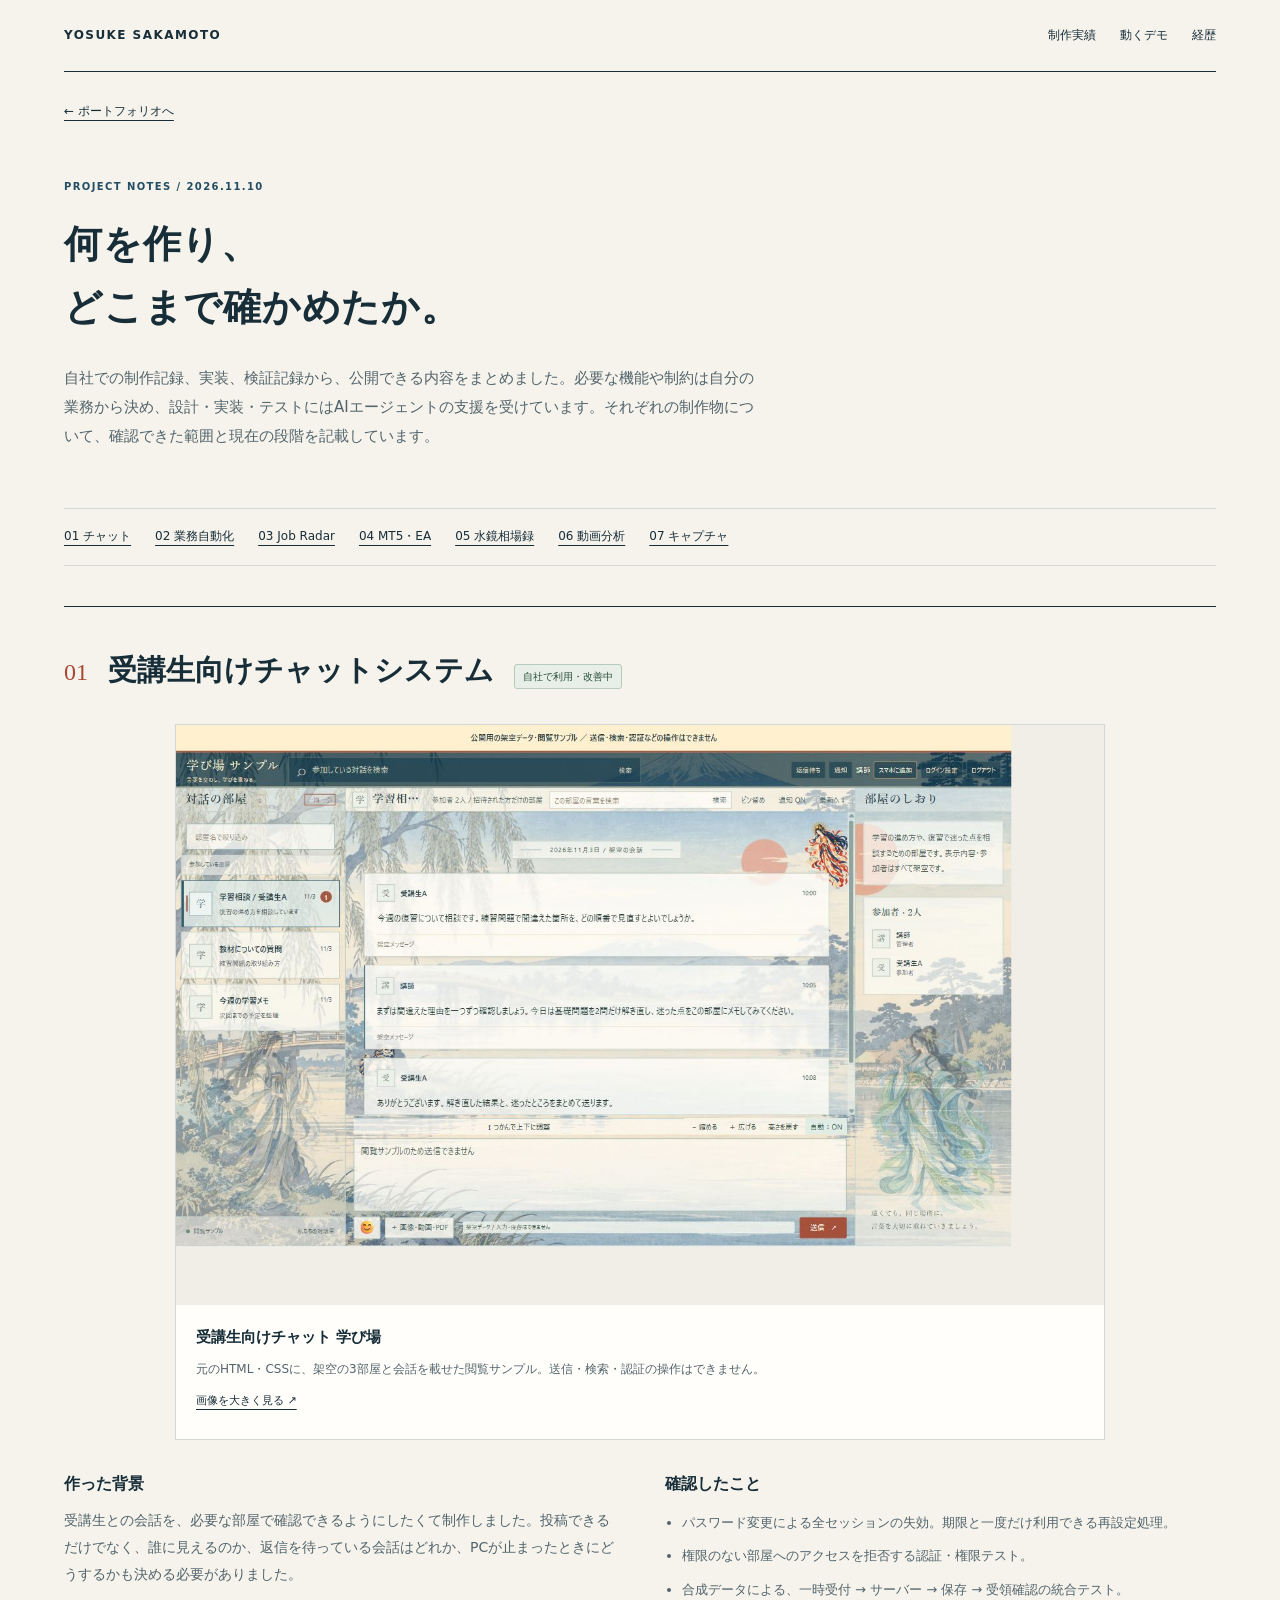
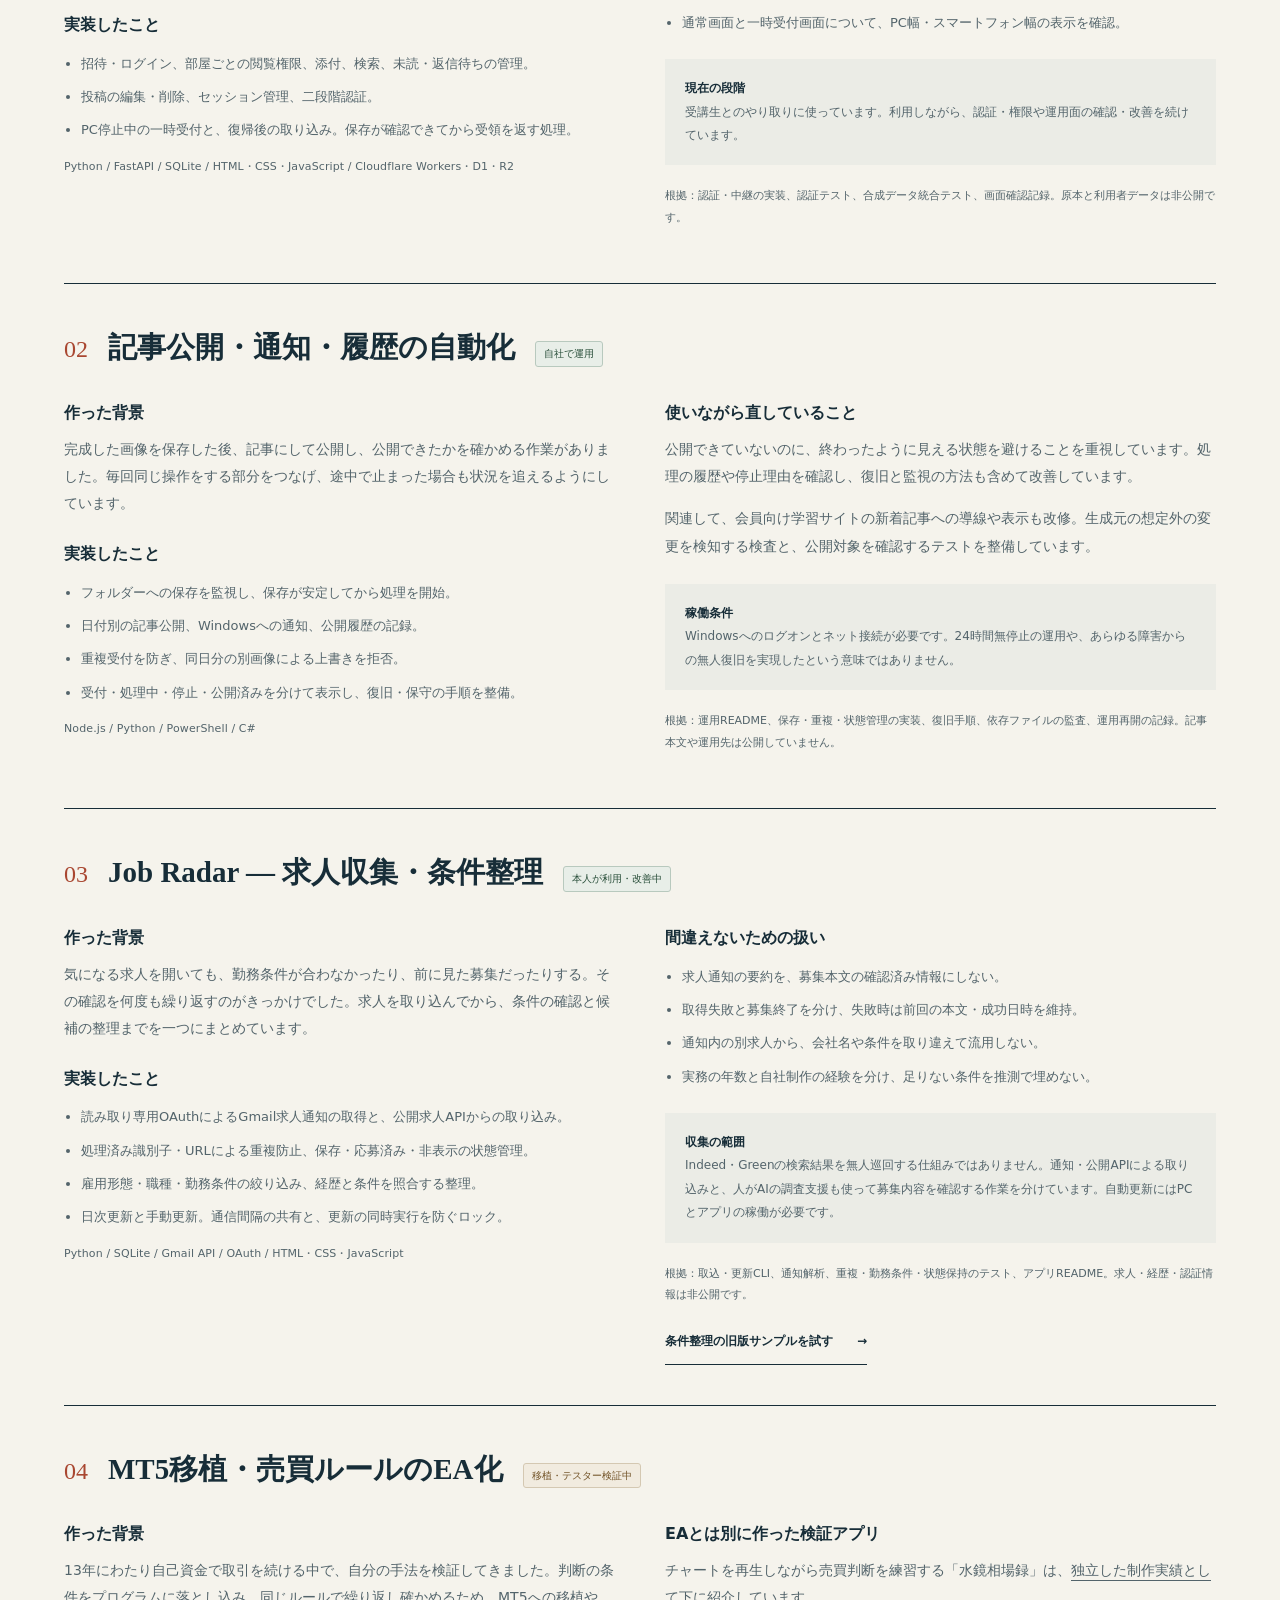
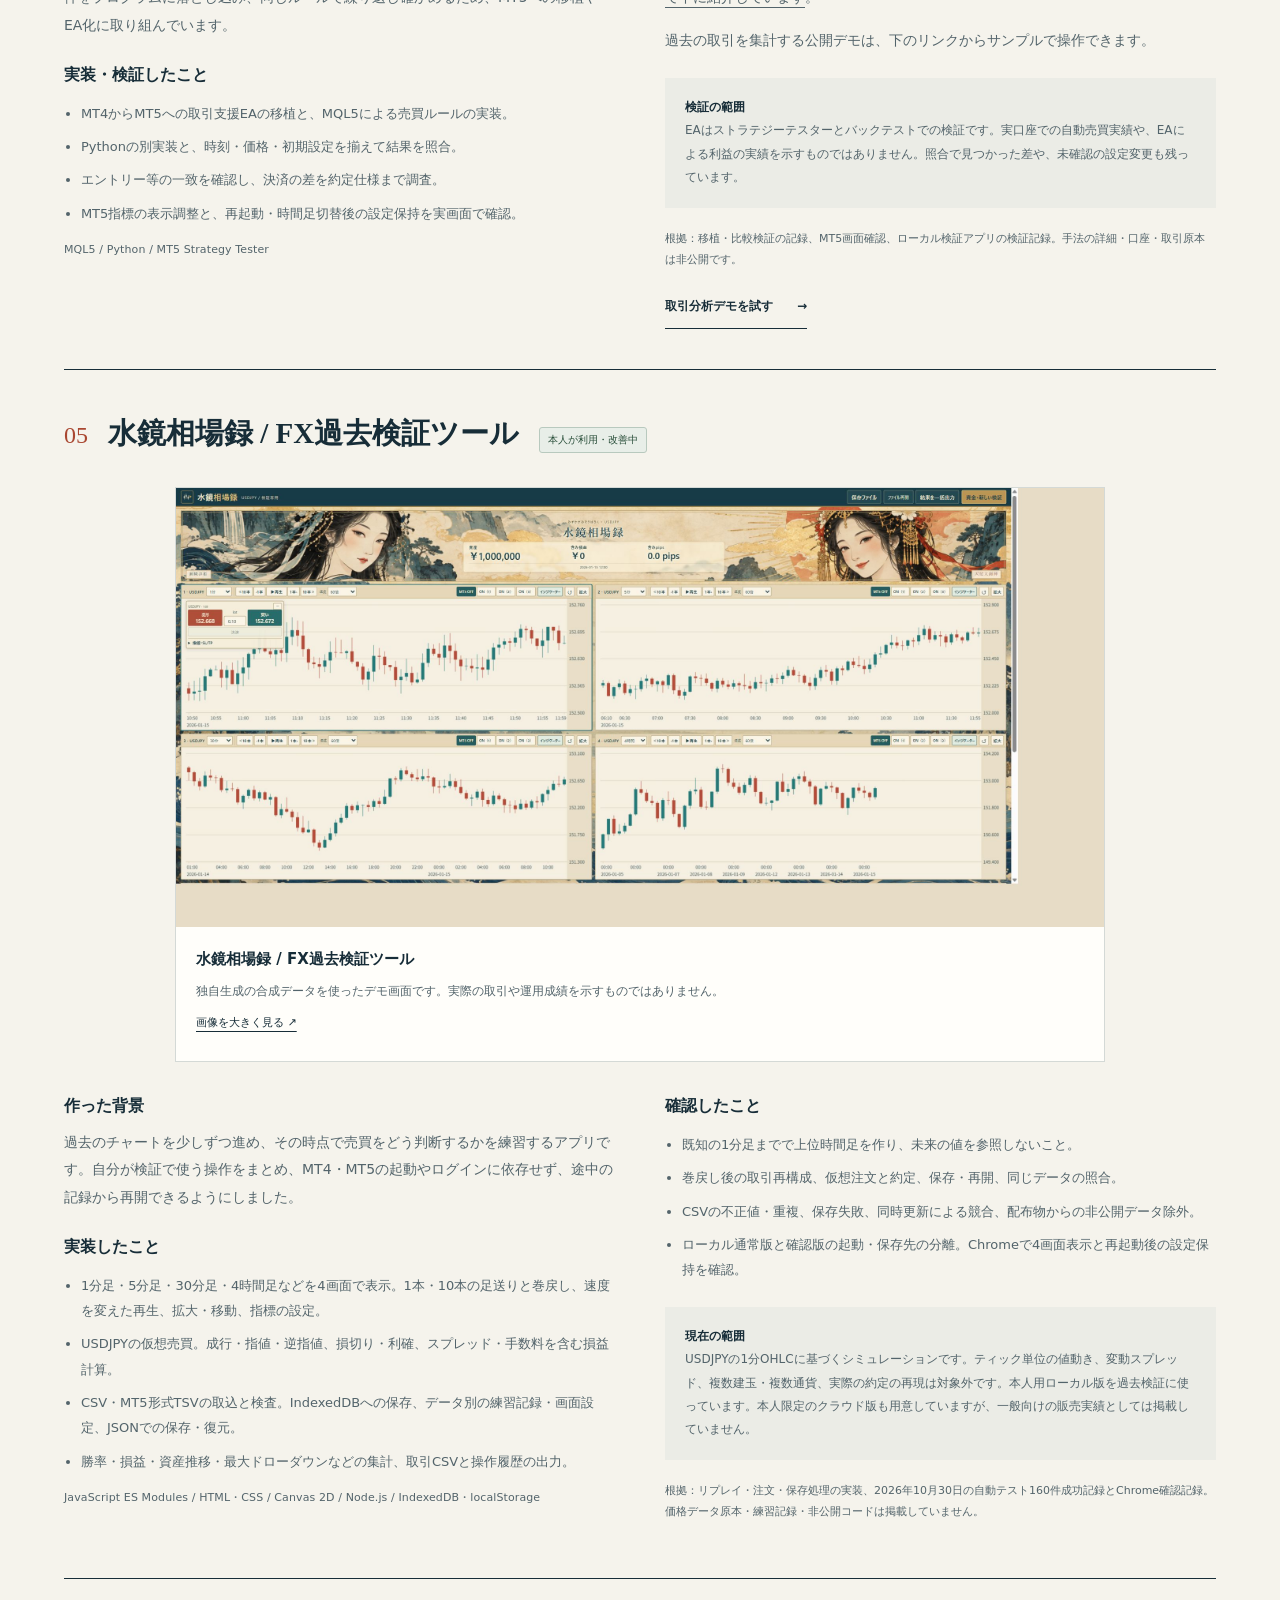
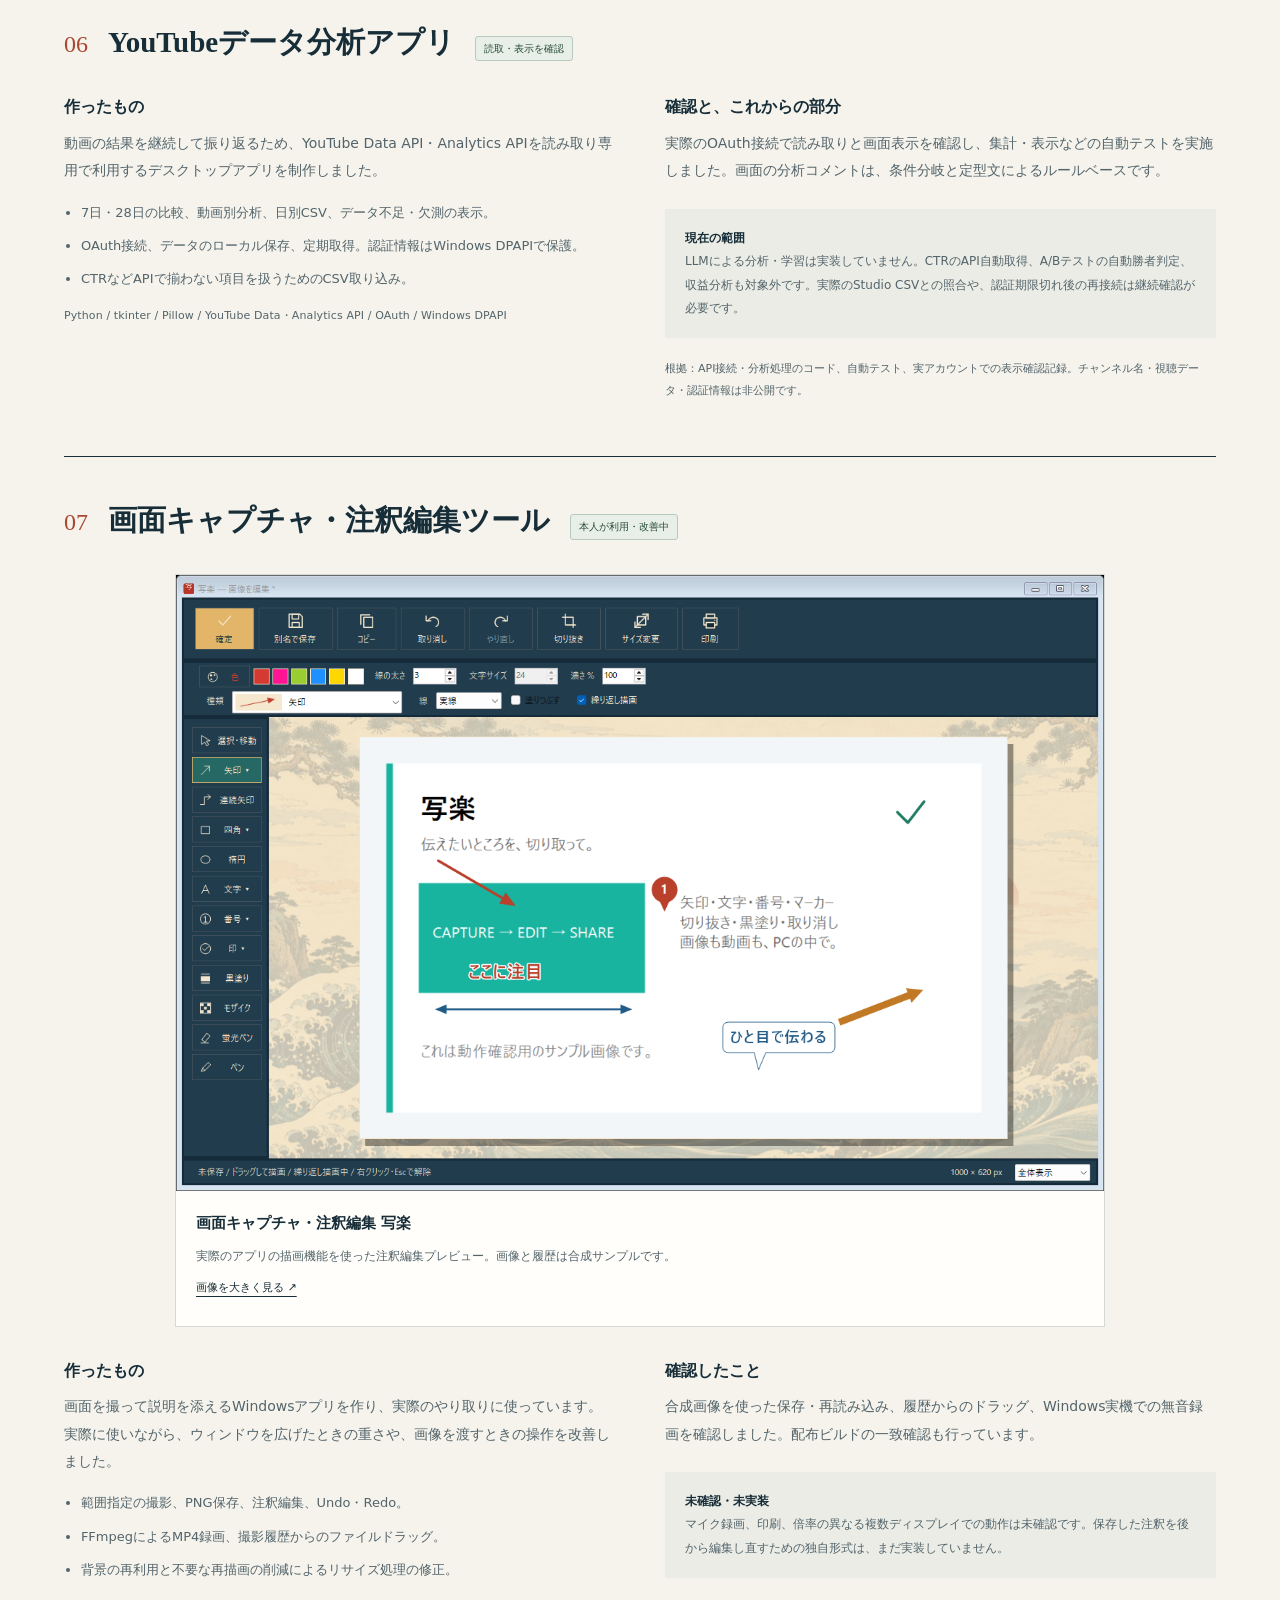
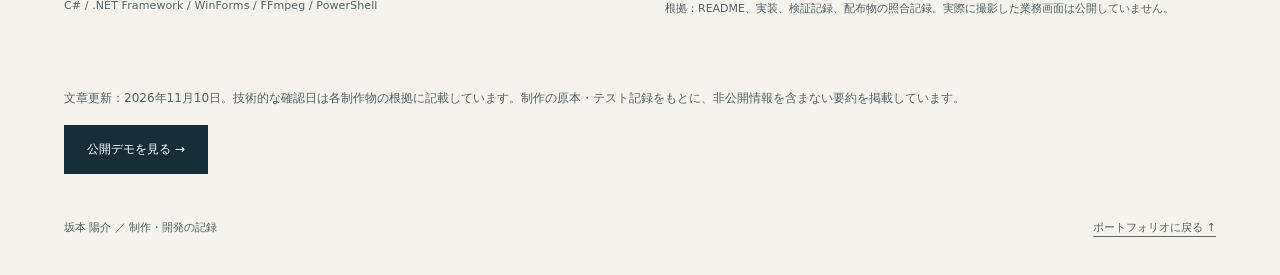
==== commit dd7c3f0d: "Correct career summary and align product terminology" ====
--- a/engineering/product-work/index.html
+++ b/engineering/product-work/index.html
@@ -1,12 +1,12 @@
 <!doctype html><html lang="ja"><head><meta charset="utf-8"><meta name="viewport" content="width=device-width, initial-scale=1"><meta name="description" content="自社チャット、記事公開自動化、Job Radar、水鏡相場録、MT5移植ほかの実装・検証記録。坂本陽介のポートフォリオ。"><title>実装と検証の記録 | 坂本陽介</title><link rel="stylesheet" href="../../assets/portfolio.css"></head><body>
 <a class="skip" href="#main">本文へ移動</a><header class="wrap header"><a class="brand" href="../../">YOSUKE SAKAMOTO</a><nav class="nav" aria-label="メインナビゲーション"><a href="../../#works">制作実績</a><a href="../../#demos">動くデモ</a><a href="../../#career">経歴</a></nav></header>
-<main id="main" class="wrap"><a class="back" href="../../">← ポートフォリオへ</a><section class="case-hero"><p class="eyebrow">PROJECT NOTES / 2026.11.03</p><h1>何を作り、<br>どこまで確かめたか。</h1><p class="lead">自社での制作記録、実装、検証記録から、公開できる内容をまとめました。必要な機能や制約は自分の業務から決め、設計・実装・テストにはAIエージェントの支援を受けています。それぞれの制作物について、確認できた範囲と現在の段階を記載しています。</p></section><nav class="jump" aria-label="制作物の詳細へ"><a href="#chat">01 チャット</a><a href="#automation">02 業務自動化</a><a href="#radar">03 Job Radar</a><a href="#trading">04 MT5・EA</a><a href="#mizukagami">05 水鏡相場録</a><a href="#analytics">06 動画分析</a><a href="#capture">07 キャプチャ</a></nav>
+<main id="main" class="wrap"><a class="back" href="../../">← ポートフォリオへ</a><section class="case-hero"><p class="eyebrow">PROJECT NOTES / 2026.11.10</p><h1>何を作り、<br>どこまで確かめたか。</h1><p class="lead">自社での制作記録、実装、検証記録から、公開できる内容をまとめました。必要な機能や制約は自分の業務から決め、設計・実装・テストにはAIエージェントの支援を受けています。それぞれの制作物について、確認できた範囲と現在の段階を記載しています。</p></section><nav class="jump" aria-label="制作物の詳細へ"><a href="#chat">01 チャット</a><a href="#automation">02 業務自動化</a><a href="#radar">03 Job Radar</a><a href="#trading">04 MT5・EA</a><a href="#mizukagami">05 水鏡相場録</a><a href="#analytics">06 動画分析</a><a href="#capture">07 キャプチャ</a></nav>
 <article id="chat" class="case"><div class="case-head"><span class="num">01</span><h2>受講生向けチャットシステム</h2><span class="status">自社で利用・改善中</span></div><figure class="screen-sample case-sample"><a href="../../assets/chat-sample.jpg" target="_blank" rel="noreferrer" aria-label="受講生向けチャット 学び場の画像を大きく開く"><img src="../../assets/chat-sample.jpg" width="1422" height="889" loading="lazy" decoding="async" alt="受講生向けチャット 学び場の公開用サンプル画面"></a><figcaption><strong>受講生向けチャット 学び場</strong><span>元のHTML・CSSに、架空の3部屋と会話を載せた閲覧サンプル。送信・検索・認証の操作はできません。</span><a href="../../assets/chat-sample.jpg" target="_blank" rel="noreferrer">画像を大きく見る ↗</a></figcaption></figure><div class="case-grid"><div><h3>作った背景</h3><p>受講生との会話を、必要な部屋で確認できるようにしたくて制作しました。投稿できるだけでなく、誰に見えるのか、返信を待っている会話はどれか、PCが止まったときにどうするかも決める必要がありました。</p><h3>実装したこと</h3><ul><li>招待・ログイン、部屋ごとの閲覧権限、添付、検索、未読・返信待ちの管理。</li><li>投稿の編集・削除、セッション管理、二段階認証。</li><li>PC停止中の一時受付と、復帰後の取り込み。保存が確認できてから受領を返す処理。</li></ul><p class="tech">Python / FastAPI / SQLite / HTML・CSS・JavaScript / Cloudflare Workers・D1・R2</p></div><div><h3>確認したこと</h3><ul><li>パスワード変更による全セッションの失効。期限と一度だけ利用できる再設定処理。</li><li>権限のない部屋へのアクセスを拒否する認証・権限テスト。</li><li>合成データによる、一時受付 → サーバー → 保存 → 受領確認の統合テスト。</li><li>通常画面と一時受付画面について、PC幅・スマートフォン幅の表示を確認。</li></ul><p class="boundary"><strong>現在の段階</strong><br>受講生とのやり取りに使っています。利用しながら、認証・権限や運用面の確認・改善を続けています。</p><p class="evidence">根拠：認証・中継の実装、認証テスト、合成データ統合テスト、画面確認記録。原本と利用者データは非公開です。</p></div></div></article>
 <article id="automation" class="case"><div class="case-head"><span class="num">02</span><h2>記事公開・通知・履歴の自動化</h2><span class="status">自社で運用</span></div><div class="case-grid"><div><h3>作った背景</h3><p>完成した画像を保存した後、記事にして公開し、公開できたかを確かめる作業がありました。毎回同じ操作をする部分をつなげ、途中で止まった場合も状況を追えるようにしています。</p><h3>実装したこと</h3><ul><li>フォルダーへの保存を監視し、保存が安定してから処理を開始。</li><li>日付別の記事公開、Windowsへの通知、公開履歴の記録。</li><li>重複受付を防ぎ、同日分の別画像による上書きを拒否。</li><li>受付・処理中・停止・公開済みを分けて表示し、復旧・保守の手順を整備。</li></ul><p class="tech">Node.js / Python / PowerShell / C#</p></div><div><h3>使いながら直していること</h3><p>公開できていないのに、終わったように見える状態を避けることを重視しています。処理の履歴や停止理由を確認し、復旧と監視の方法も含めて改善しています。</p><p>関連して、会員向け学習サイトの新着記事への導線や表示も改修。生成元の想定外の変更を検知する検査と、公開対象を確認するテストを整備しています。</p><p class="boundary"><strong>稼働条件</strong><br>Windowsへのログオンとネット接続が必要です。24時間無停止の運用や、あらゆる障害からの無人復旧を実現したという意味ではありません。</p><p class="evidence">根拠：運用README、保存・重複・状態管理の実装、復旧手順、依存ファイルの監査、運用再開の記録。記事本文や運用先は公開していません。</p></div></div></article>
 <article id="radar" class="case"><div class="case-head"><span class="num">03</span><h2>Job Radar — 求人収集・条件整理</h2><span class="status">本人が利用・改善中</span></div><div class="case-grid"><div><h3>作った背景</h3><p>気になる求人を開いても、勤務条件が合わなかったり、前に見た募集だったりする。その確認を何度も繰り返すのがきっかけでした。求人を取り込んでから、条件の確認と候補の整理までを一つにまとめています。</p><h3>実装したこと</h3><ul><li>読み取り専用OAuthによるGmail求人通知の取得と、公開求人APIからの取り込み。</li><li>処理済み識別子・URLによる重複防止、保存・応募済み・非表示の状態管理。</li><li>雇用形態・職種・勤務条件の絞り込み、経歴と条件を照合する整理。</li><li>日次更新と手動更新。通信間隔の共有と、更新の同時実行を防ぐロック。</li></ul><p class="tech">Python / SQLite / Gmail API / OAuth / HTML・CSS・JavaScript</p></div><div><h3>間違えないための扱い</h3><ul><li>求人通知の要約を、募集本文の確認済み情報にしない。</li><li>取得失敗と募集終了を分け、失敗時は前回の本文・成功日時を維持。</li><li>通知内の別求人から、会社名や条件を取り違えて流用しない。</li><li>実務の年数と自社制作の経験を分け、足りない条件を推測で埋めない。</li></ul><p class="boundary"><strong>収集の範囲</strong><br>Indeed・Greenの検索結果を無人巡回する仕組みではありません。通知・公開APIによる取り込みと、人がAIの調査支援も使って募集内容を確認する作業を分けています。自動更新にはPCとアプリの稼働が必要です。</p><p class="evidence">根拠：取込・更新CLI、通知解析、重複・勤務条件・状態保持のテスト、アプリREADME。求人・経歴・認証情報は非公開です。</p><a class="text-link" href="../../projects/remote-job-triage-demo/">条件整理の旧版サンプルを試す <span>→</span></a></div></div></article>
-<article id="trading" class="case"><div class="case-head"><span class="num">04</span><h2>MT5移植・EA開発と取引検証</h2><span class="status test">移植・テスター検証中</span></div><div class="case-grid"><div><h3>作った背景</h3><p>13年にわたり自己資金で取引を続ける中で、自分の手法を検証してきました。判断の条件をプログラムに落とし込み、同じルールで繰り返し確かめるため、MT5への移植やEA化に取り組んでいます。</p><h3>実装・検証したこと</h3><ul><li>MT4からMT5への取引支援EAの移植と、MQL5による売買ルールの実装。</li><li>Pythonの別実装と、時刻・価格・初期設定を揃えて結果を照合。</li><li>エントリー等の一致を確認し、決済の差を約定仕様まで調査。</li><li>MT5指標の表示調整と、再起動・時間足切替後の設定保持を実画面で確認。</li></ul><p class="tech">MQL5 / Python / MT5 Strategy Tester</p></div><div><h3>EAとは別に作った検証アプリ</h3><p>チャートを再生しながら売買判断を練習する「水鏡相場録」は、<a href="#mizukagami">独立した制作実績として下に紹介しています</a>。</p><p>過去の取引を集計する公開デモは、下のリンクからサンプルで操作できます。</p><p class="boundary"><strong>検証の範囲</strong><br>EAはストラテジーテスターとバックテストでの検証です。実口座での自動売買実績や、EAによる利益の実績を示すものではありません。照合で見つかった差や、未確認の設定変更も残っています。</p><p class="evidence">根拠：移植・比較検証の記録、MT5画面確認、ローカル検証アプリの検証記録。手法の詳細・口座・取引原本は非公開です。</p><a class="text-link" href="../../projects/fx-trade-analytics/">取引分析デモを試す <span>→</span></a></div></div></article>
-<article id="mizukagami" class="case"><div class="case-head"><span class="num">05</span><h2>水鏡相場録 / FX過去検証・チャートリプレイ</h2><span class="status">本人が利用・改善中</span></div><figure class="screen-sample case-sample"><a href="../../assets/mizukagami-sample.jpg" target="_blank" rel="noreferrer" aria-label="水鏡相場録の画像を大きく開く"><img src="../../assets/mizukagami-sample.jpg" width="2352" height="1112" loading="lazy" decoding="async" alt="水鏡相場録の合成データによる4画面チャートリプレイ"></a><figcaption><strong>水鏡相場録 / FX過去検証・チャートリプレイ</strong><span>独自生成の合成データを使ったデモ画面です。実際の取引や運用成績を示すものではありません。</span><a href="../../assets/mizukagami-sample.jpg" target="_blank" rel="noreferrer">画像を大きく見る ↗</a></figcaption></figure><div class="case-grid"><div><h3>作った背景</h3><p>過去のチャートを少しずつ進め、その時点で売買をどう判断するかを練習するアプリです。自分が検証で使う操作をまとめ、MT4・MT5の起動やログインに依存せず、途中の記録から再開できるようにしました。</p><h3>実装したこと</h3><ul><li>1分足・5分足・30分足・4時間足などを4画面で表示。1本・10本の足送りと巻戻し、速度を変えた再生、拡大・移動、指標の設定。</li><li>USDJPYの仮想売買。成行・指値・逆指値、損切り・利確、スプレッド・手数料を含む損益計算。</li><li>CSV・MT5形式TSVの取込と検査。IndexedDBへの保存、データ別の練習記録・画面設定、JSONでの保存・復元。</li><li>勝率・損益・資産推移・最大ドローダウンなどの集計、取引CSVと操作履歴の出力。</li></ul><p class="tech">JavaScript ES Modules / HTML・CSS / Canvas 2D / Node.js / IndexedDB・localStorage</p></div><div><h3>確認したこと</h3><ul><li>既知の1分足までで上位時間足を作り、未来の値を参照しないこと。</li><li>巻戻し後の取引再構成、仮想注文と約定、保存・再開、同じデータの照合。</li><li>CSVの不正値・重複、保存失敗、同時更新による競合、配布物からの非公開データ除外。</li><li>ローカル通常版と確認版の起動・保存先の分離。Chromeで4画面表示と再起動後の設定保持を確認。</li></ul><p class="boundary"><strong>現在の範囲</strong><br>USDJPYの1分OHLCに基づくシミュレーションです。ティック単位の値動き、変動スプレッド、複数建玉・複数通貨、実際の約定の再現は対象外です。本人用ローカル版を過去検証に使っています。本人限定のクラウド版も用意していますが、一般向けの販売実績としては掲載していません。</p><p class="evidence">根拠：リプレイ・注文・保存処理の実装、2026年10月30日の自動テスト160件成功記録とChrome確認記録。価格データ原本・練習記録・非公開コードは掲載していません。</p></div></div></article>
+<article id="trading" class="case"><div class="case-head"><span class="num">04</span><h2>MT5移植・売買ルールのEA化</h2><span class="status test">移植・テスター検証中</span></div><div class="case-grid"><div><h3>作った背景</h3><p>13年にわたり自己資金で取引を続ける中で、自分の手法を検証してきました。判断の条件をプログラムに落とし込み、同じルールで繰り返し確かめるため、MT5への移植やEA化に取り組んでいます。</p><h3>実装・検証したこと</h3><ul><li>MT4からMT5への取引支援EAの移植と、MQL5による売買ルールの実装。</li><li>Pythonの別実装と、時刻・価格・初期設定を揃えて結果を照合。</li><li>エントリー等の一致を確認し、決済の差を約定仕様まで調査。</li><li>MT5指標の表示調整と、再起動・時間足切替後の設定保持を実画面で確認。</li></ul><p class="tech">MQL5 / Python / MT5 Strategy Tester</p></div><div><h3>EAとは別に作った検証アプリ</h3><p>チャートを再生しながら売買判断を練習する「水鏡相場録」は、<a href="#mizukagami">独立した制作実績として下に紹介しています</a>。</p><p>過去の取引を集計する公開デモは、下のリンクからサンプルで操作できます。</p><p class="boundary"><strong>検証の範囲</strong><br>EAはストラテジーテスターとバックテストでの検証です。実口座での自動売買実績や、EAによる利益の実績を示すものではありません。照合で見つかった差や、未確認の設定変更も残っています。</p><p class="evidence">根拠：移植・比較検証の記録、MT5画面確認、ローカル検証アプリの検証記録。手法の詳細・口座・取引原本は非公開です。</p><a class="text-link" href="../../projects/fx-trade-analytics/">取引分析デモを試す <span>→</span></a></div></div></article>
+<article id="mizukagami" class="case"><div class="case-head"><span class="num">05</span><h2>水鏡相場録 / FX過去検証ツール</h2><span class="status">本人が利用・改善中</span></div><figure class="screen-sample case-sample"><a href="../../assets/mizukagami-sample.jpg" target="_blank" rel="noreferrer" aria-label="水鏡相場録の画像を大きく開く"><img src="../../assets/mizukagami-sample.jpg" width="2352" height="1112" loading="lazy" decoding="async" alt="水鏡相場録の合成データによる4画面チャートリプレイ"></a><figcaption><strong>水鏡相場録 / FX過去検証ツール</strong><span>独自生成の合成データを使ったデモ画面です。実際の取引や運用成績を示すものではありません。</span><a href="../../assets/mizukagami-sample.jpg" target="_blank" rel="noreferrer">画像を大きく見る ↗</a></figcaption></figure><div class="case-grid"><div><h3>作った背景</h3><p>過去のチャートを少しずつ進め、その時点で売買をどう判断するかを練習するアプリです。自分が検証で使う操作をまとめ、MT4・MT5の起動やログインに依存せず、途中の記録から再開できるようにしました。</p><h3>実装したこと</h3><ul><li>1分足・5分足・30分足・4時間足などを4画面で表示。1本・10本の足送りと巻戻し、速度を変えた再生、拡大・移動、指標の設定。</li><li>USDJPYの仮想売買。成行・指値・逆指値、損切り・利確、スプレッド・手数料を含む損益計算。</li><li>CSV・MT5形式TSVの取込と検査。IndexedDBへの保存、データ別の練習記録・画面設定、JSONでの保存・復元。</li><li>勝率・損益・資産推移・最大ドローダウンなどの集計、取引CSVと操作履歴の出力。</li></ul><p class="tech">JavaScript ES Modules / HTML・CSS / Canvas 2D / Node.js / IndexedDB・localStorage</p></div><div><h3>確認したこと</h3><ul><li>既知の1分足までで上位時間足を作り、未来の値を参照しないこと。</li><li>巻戻し後の取引再構成、仮想注文と約定、保存・再開、同じデータの照合。</li><li>CSVの不正値・重複、保存失敗、同時更新による競合、配布物からの非公開データ除外。</li><li>ローカル通常版と確認版の起動・保存先の分離。Chromeで4画面表示と再起動後の設定保持を確認。</li></ul><p class="boundary"><strong>現在の範囲</strong><br>USDJPYの1分OHLCに基づくシミュレーションです。ティック単位の値動き、変動スプレッド、複数建玉・複数通貨、実際の約定の再現は対象外です。本人用ローカル版を過去検証に使っています。本人限定のクラウド版も用意していますが、一般向けの販売実績としては掲載していません。</p><p class="evidence">根拠：リプレイ・注文・保存処理の実装、2026年10月30日の自動テスト160件成功記録とChrome確認記録。価格データ原本・練習記録・非公開コードは掲載していません。</p></div></div></article>
 <article id="analytics" class="case"><div class="case-head"><span class="num">06</span><h2>YouTubeデータ分析アプリ</h2><span class="status">読取・表示を確認</span></div><div class="case-grid"><div><h3>作ったもの</h3><p>動画の結果を継続して振り返るため、YouTube Data API・Analytics APIを読み取り専用で利用するデスクトップアプリを制作しました。</p><ul><li>7日・28日の比較、動画別分析、日別CSV、データ不足・欠測の表示。</li><li>OAuth接続、データのローカル保存、定期取得。認証情報はWindows DPAPIで保護。</li><li>CTRなどAPIで揃わない項目を扱うためのCSV取り込み。</li></ul><p class="tech">Python / tkinter / Pillow / YouTube Data・Analytics API / OAuth / Windows DPAPI</p></div><div><h3>確認と、これからの部分</h3><p>実際のOAuth接続で読み取りと画面表示を確認し、集計・表示などの自動テストを実施しました。画面の分析コメントは、条件分岐と定型文によるルールベースです。</p><p class="boundary"><strong>現在の範囲</strong><br>LLMによる分析・学習は実装していません。CTRのAPI自動取得、A/Bテストの自動勝者判定、収益分析も対象外です。実際のStudio CSVとの照合や、認証期限切れ後の再接続は継続確認が必要です。</p><p class="evidence">根拠：API接続・分析処理のコード、自動テスト、実アカウントでの表示確認記録。チャンネル名・視聴データ・認証情報は非公開です。</p></div></div></article>
 <article id="capture" class="case"><div class="case-head"><span class="num">07</span><h2>画面キャプチャ・注釈編集ツール</h2><span class="status">本人が利用・改善中</span></div><figure class="screen-sample case-sample"><a href="../../assets/capture-sample.png" target="_blank" rel="noreferrer" aria-label="画面キャプチャ・注釈編集 写楽の画像を大きく開く"><img src="../../assets/capture-sample.png" width="1280" height="850" loading="lazy" decoding="async" alt="画面キャプチャ・注釈編集 写楽の公開用サンプル画面"></a><figcaption><strong>画面キャプチャ・注釈編集 写楽</strong><span>実際のアプリの描画機能を使った注釈編集プレビュー。画像と履歴は合成サンプルです。</span><a href="../../assets/capture-sample.png" target="_blank" rel="noreferrer">画像を大きく見る ↗</a></figcaption></figure><div class="case-grid"><div><h3>作ったもの</h3><p>画面を撮って説明を添えるWindowsアプリを作り、実際のやり取りに使っています。実際に使いながら、ウィンドウを広げたときの重さや、画像を渡すときの操作を改善しました。</p><ul><li>範囲指定の撮影、PNG保存、注釈編集、Undo・Redo。</li><li>FFmpegによるMP4録画、撮影履歴からのファイルドラッグ。</li><li>背景の再利用と不要な再描画の削減によるリサイズ処理の修正。</li></ul><p class="tech">C# / .NET Framework / WinForms / FFmpeg / PowerShell</p></div><div><h3>確認したこと</h3><p>合成画像を使った保存・再読み込み、履歴からのドラッグ、Windows実機での無音録画を確認しました。配布ビルドの一致確認も行っています。</p><p class="boundary"><strong>未確認・未実装</strong><br>マイク録画、印刷、倍率の異なる複数ディスプレイでの動作は未確認です。保存した注釈を後から編集し直すための独自形式は、まだ実装していません。</p><p class="evidence">根拠：README、実装、検証記録、配布物の照合記録。実際に撮影した業務画面は公開していません。</p></div></div></article>
-<p class="subtle">記載の基準日：2026年11月3日。制作の原本・テスト記録をもとに、非公開情報を含まない要約を掲載しています。</p><p><a class="button" href="../../#demos">公開デモを見る →</a></p>
+<p class="subtle">文章更新：2026年11月10日。技術的な確認日は各制作物の根拠に記載しています。制作の原本・テスト記録をもとに、非公開情報を含まない要約を掲載しています。</p><p><a class="button" href="../../#demos">公開デモを見る →</a></p>
 </main><footer class="wrap footer"><p>坂本 陽介 ／ 制作・開発の記録</p><a href="../../">ポートフォリオに戻る ↑</a></footer></body></html>
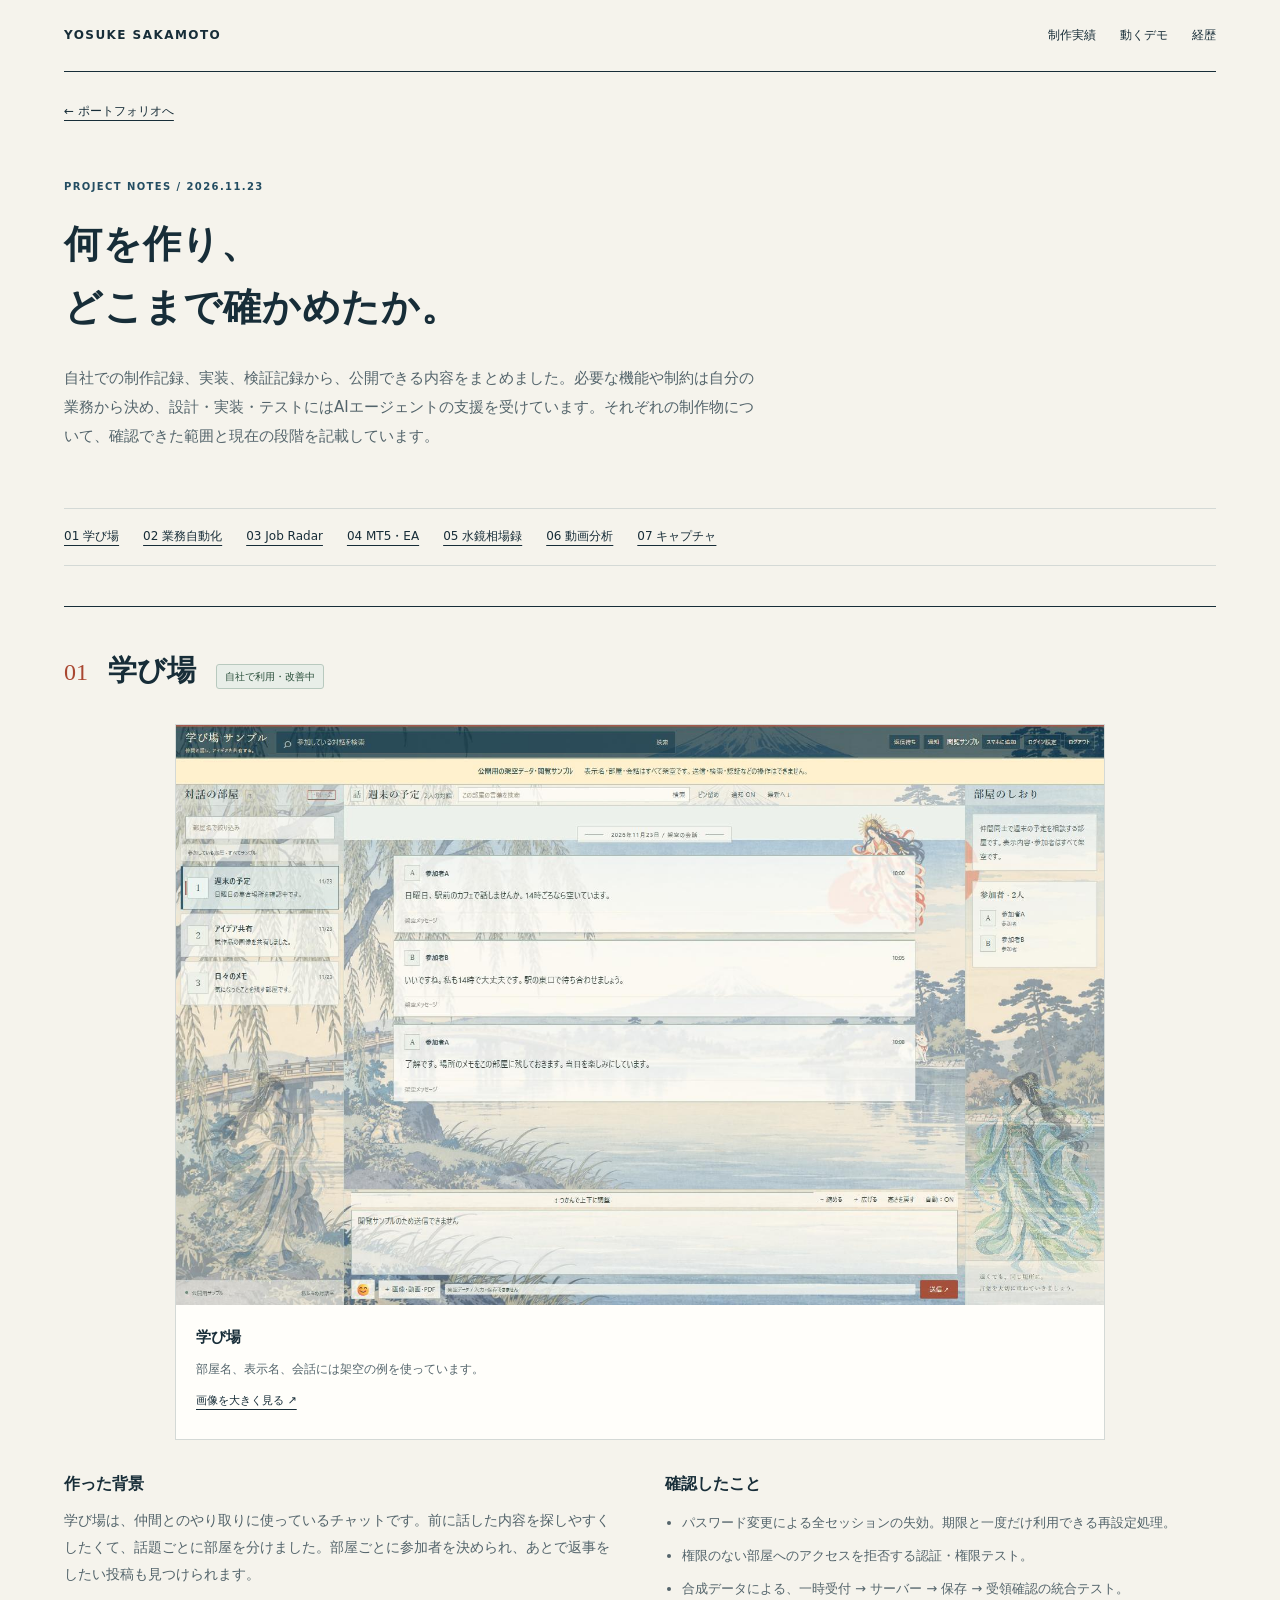
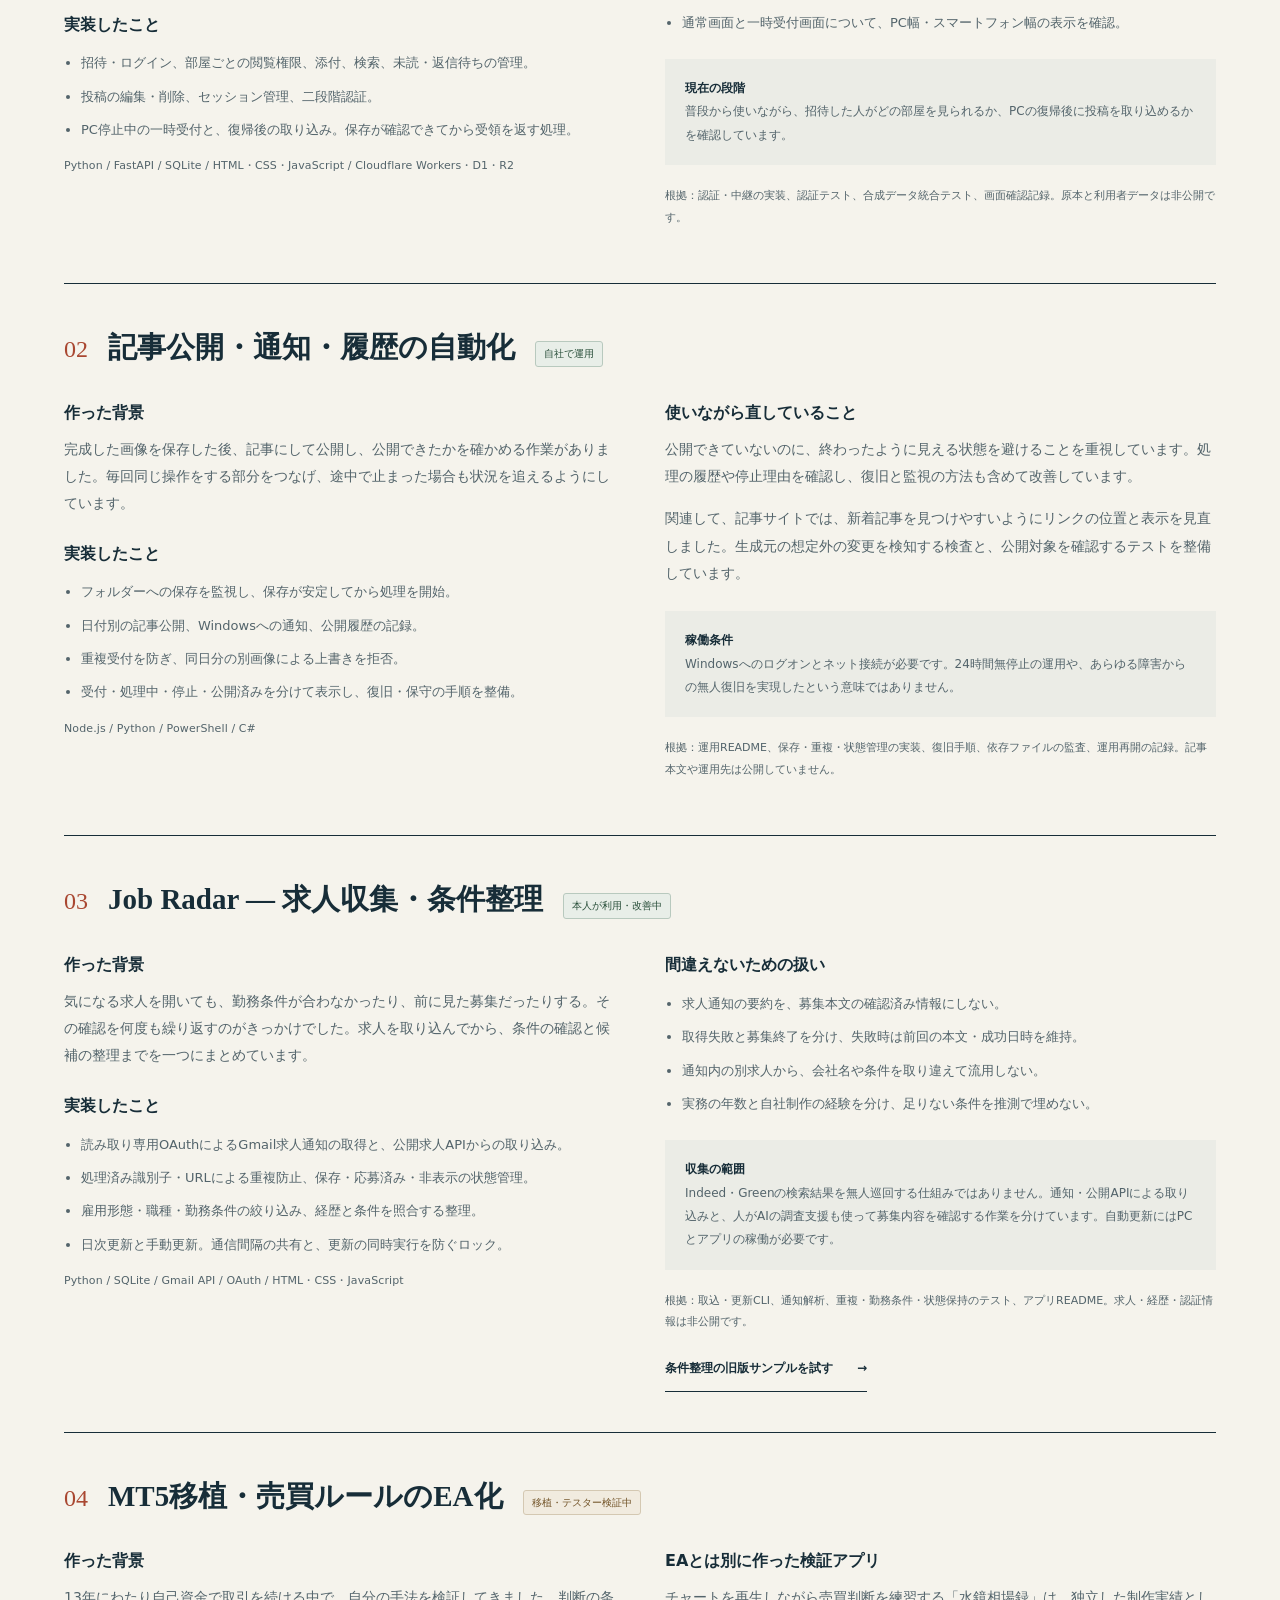
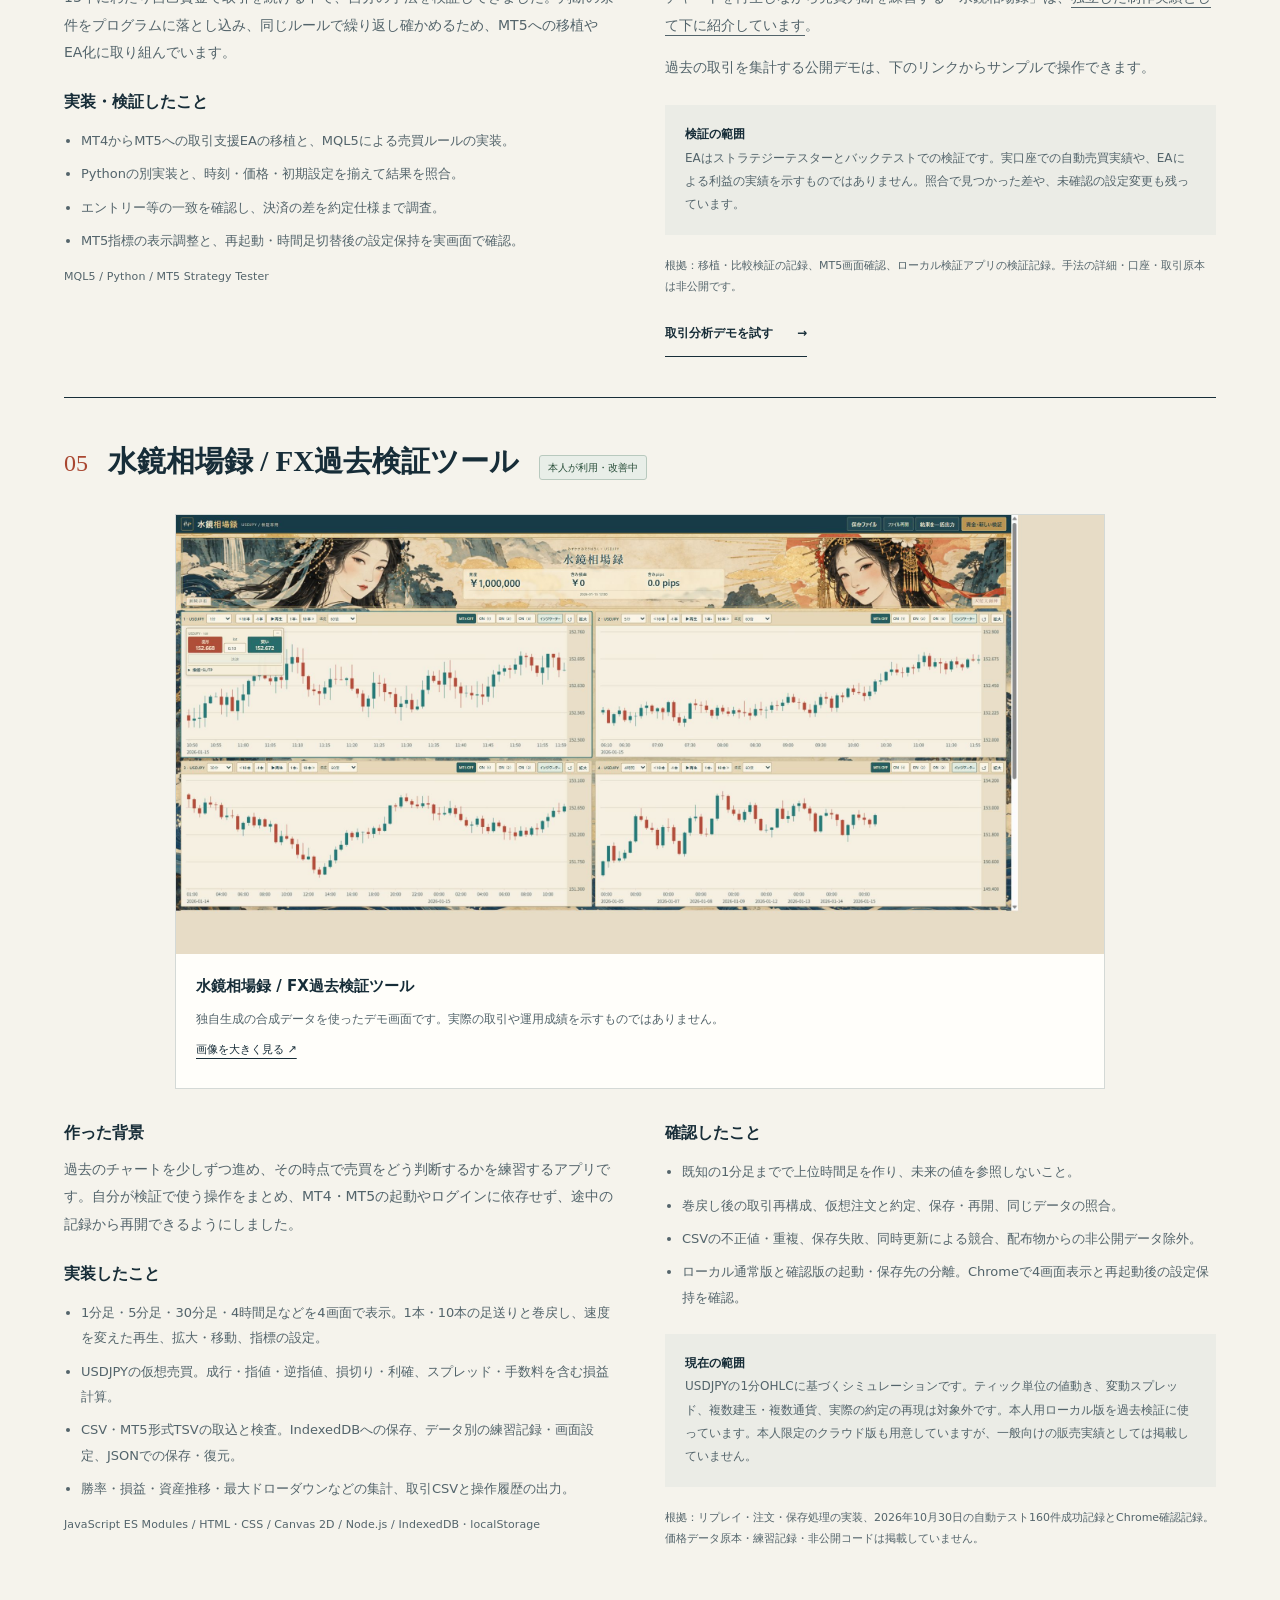
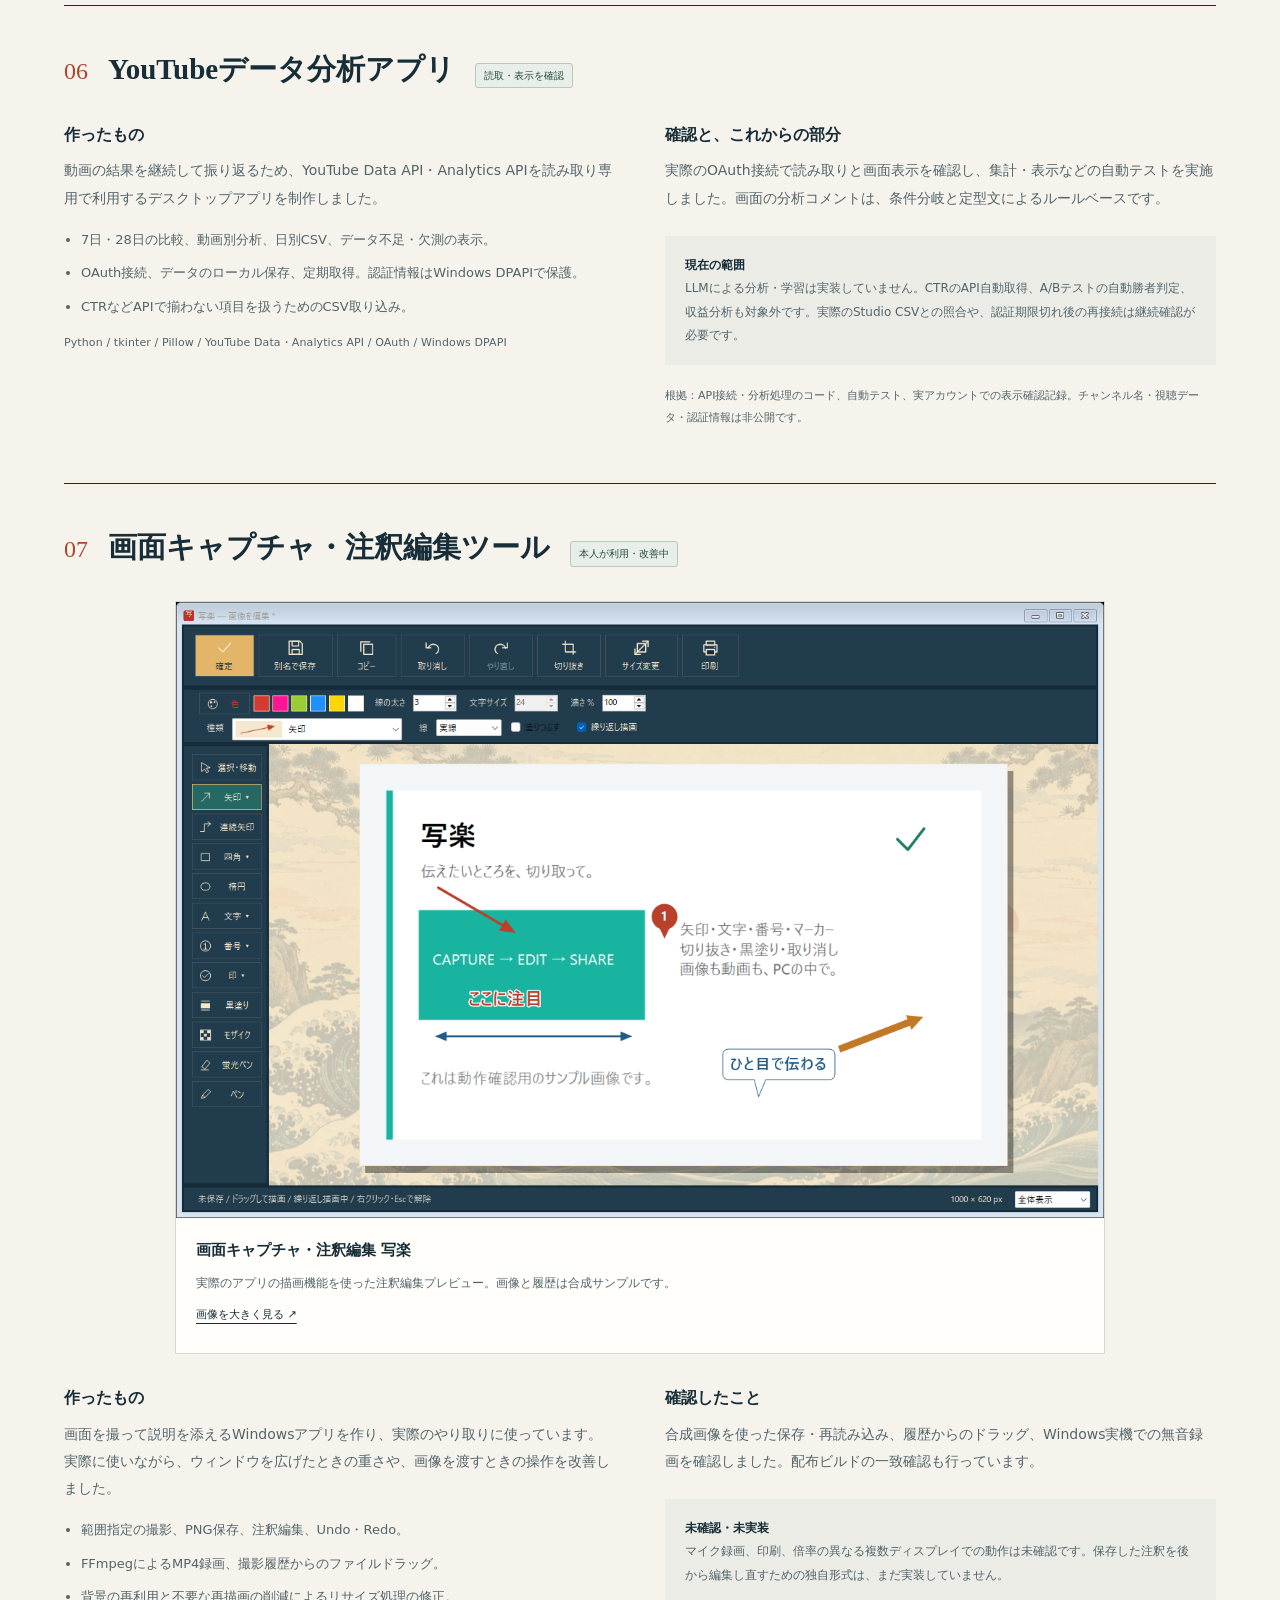
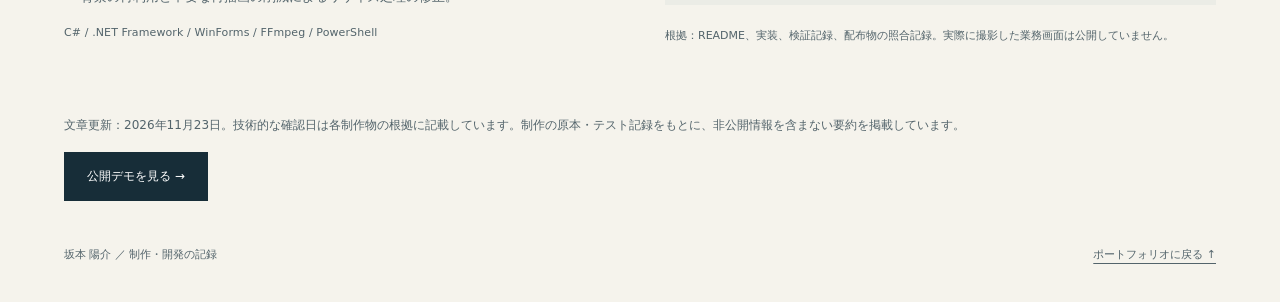
==== commit ebfae133: "Update Manabiba portfolio copy and peer chat sample" ====
--- a/engineering/product-work/index.html
+++ b/engineering/product-work/index.html
@@ -1,12 +1,12 @@
-<!doctype html><html lang="ja"><head><meta charset="utf-8"><meta name="viewport" content="width=device-width, initial-scale=1"><meta name="description" content="自社チャット、記事公開自動化、Job Radar、水鏡相場録、MT5移植ほかの実装・検証記録。坂本陽介のポートフォリオ。"><title>実装と検証の記録 | 坂本陽介</title><link rel="stylesheet" href="../../assets/portfolio.css"></head><body>
+<!doctype html><html lang="ja"><head><meta charset="utf-8"><meta name="viewport" content="width=device-width, initial-scale=1"><meta name="description" content="仲間とのやり取りに使っているチャット「学び場」、記事公開自動化、Job Radar、水鏡相場録、MT5移植ほかの実装・検証記録。坂本陽介のポートフォリオ。"><title>実装と検証の記録 | 坂本陽介</title><link rel="stylesheet" href="../../assets/portfolio.css"></head><body>
 <a class="skip" href="#main">本文へ移動</a><header class="wrap header"><a class="brand" href="../../">YOSUKE SAKAMOTO</a><nav class="nav" aria-label="メインナビゲーション"><a href="../../#works">制作実績</a><a href="../../#demos">動くデモ</a><a href="../../#career">経歴</a></nav></header>
-<main id="main" class="wrap"><a class="back" href="../../">← ポートフォリオへ</a><section class="case-hero"><p class="eyebrow">PROJECT NOTES / 2026.11.10</p><h1>何を作り、<br>どこまで確かめたか。</h1><p class="lead">自社での制作記録、実装、検証記録から、公開できる内容をまとめました。必要な機能や制約は自分の業務から決め、設計・実装・テストにはAIエージェントの支援を受けています。それぞれの制作物について、確認できた範囲と現在の段階を記載しています。</p></section><nav class="jump" aria-label="制作物の詳細へ"><a href="#chat">01 チャット</a><a href="#automation">02 業務自動化</a><a href="#radar">03 Job Radar</a><a href="#trading">04 MT5・EA</a><a href="#mizukagami">05 水鏡相場録</a><a href="#analytics">06 動画分析</a><a href="#capture">07 キャプチャ</a></nav>
-<article id="chat" class="case"><div class="case-head"><span class="num">01</span><h2>受講生向けチャットシステム</h2><span class="status">自社で利用・改善中</span></div><figure class="screen-sample case-sample"><a href="../../assets/chat-sample.jpg" target="_blank" rel="noreferrer" aria-label="受講生向けチャット 学び場の画像を大きく開く"><img src="../../assets/chat-sample.jpg" width="1422" height="889" loading="lazy" decoding="async" alt="受講生向けチャット 学び場の公開用サンプル画面"></a><figcaption><strong>受講生向けチャット 学び場</strong><span>元のHTML・CSSに、架空の3部屋と会話を載せた閲覧サンプル。送信・検索・認証の操作はできません。</span><a href="../../assets/chat-sample.jpg" target="_blank" rel="noreferrer">画像を大きく見る ↗</a></figcaption></figure><div class="case-grid"><div><h3>作った背景</h3><p>受講生との会話を、必要な部屋で確認できるようにしたくて制作しました。投稿できるだけでなく、誰に見えるのか、返信を待っている会話はどれか、PCが止まったときにどうするかも決める必要がありました。</p><h3>実装したこと</h3><ul><li>招待・ログイン、部屋ごとの閲覧権限、添付、検索、未読・返信待ちの管理。</li><li>投稿の編集・削除、セッション管理、二段階認証。</li><li>PC停止中の一時受付と、復帰後の取り込み。保存が確認できてから受領を返す処理。</li></ul><p class="tech">Python / FastAPI / SQLite / HTML・CSS・JavaScript / Cloudflare Workers・D1・R2</p></div><div><h3>確認したこと</h3><ul><li>パスワード変更による全セッションの失効。期限と一度だけ利用できる再設定処理。</li><li>権限のない部屋へのアクセスを拒否する認証・権限テスト。</li><li>合成データによる、一時受付 → サーバー → 保存 → 受領確認の統合テスト。</li><li>通常画面と一時受付画面について、PC幅・スマートフォン幅の表示を確認。</li></ul><p class="boundary"><strong>現在の段階</strong><br>受講生とのやり取りに使っています。利用しながら、認証・権限や運用面の確認・改善を続けています。</p><p class="evidence">根拠：認証・中継の実装、認証テスト、合成データ統合テスト、画面確認記録。原本と利用者データは非公開です。</p></div></div></article>
-<article id="automation" class="case"><div class="case-head"><span class="num">02</span><h2>記事公開・通知・履歴の自動化</h2><span class="status">自社で運用</span></div><div class="case-grid"><div><h3>作った背景</h3><p>完成した画像を保存した後、記事にして公開し、公開できたかを確かめる作業がありました。毎回同じ操作をする部分をつなげ、途中で止まった場合も状況を追えるようにしています。</p><h3>実装したこと</h3><ul><li>フォルダーへの保存を監視し、保存が安定してから処理を開始。</li><li>日付別の記事公開、Windowsへの通知、公開履歴の記録。</li><li>重複受付を防ぎ、同日分の別画像による上書きを拒否。</li><li>受付・処理中・停止・公開済みを分けて表示し、復旧・保守の手順を整備。</li></ul><p class="tech">Node.js / Python / PowerShell / C#</p></div><div><h3>使いながら直していること</h3><p>公開できていないのに、終わったように見える状態を避けることを重視しています。処理の履歴や停止理由を確認し、復旧と監視の方法も含めて改善しています。</p><p>関連して、会員向け学習サイトの新着記事への導線や表示も改修。生成元の想定外の変更を検知する検査と、公開対象を確認するテストを整備しています。</p><p class="boundary"><strong>稼働条件</strong><br>Windowsへのログオンとネット接続が必要です。24時間無停止の運用や、あらゆる障害からの無人復旧を実現したという意味ではありません。</p><p class="evidence">根拠：運用README、保存・重複・状態管理の実装、復旧手順、依存ファイルの監査、運用再開の記録。記事本文や運用先は公開していません。</p></div></div></article>
+<main id="main" class="wrap"><a class="back" href="../../">← ポートフォリオへ</a><section class="case-hero"><p class="eyebrow">PROJECT NOTES / 2026.11.23</p><h1>何を作り、<br>どこまで確かめたか。</h1><p class="lead">自社での制作記録、実装、検証記録から、公開できる内容をまとめました。必要な機能や制約は自分の業務から決め、設計・実装・テストにはAIエージェントの支援を受けています。それぞれの制作物について、確認できた範囲と現在の段階を記載しています。</p></section><nav class="jump" aria-label="制作物の詳細へ"><a href="#chat">01 学び場</a><a href="#automation">02 業務自動化</a><a href="#radar">03 Job Radar</a><a href="#trading">04 MT5・EA</a><a href="#mizukagami">05 水鏡相場録</a><a href="#analytics">06 動画分析</a><a href="#capture">07 キャプチャ</a></nav>
+<article id="chat" class="case"><div class="case-head"><span class="num">01</span><h2>学び場</h2><span class="status">自社で利用・改善中</span></div><figure class="screen-sample case-sample"><a href="../../assets/chat-sample.jpg?v=20261123" target="_blank" rel="noreferrer" aria-label="学び場のチャット画面を大きく開く"><img src="../../assets/chat-sample.jpg?v=20261123" width="1600" height="1000" loading="lazy" decoding="async" alt="学び場の画面例。部屋の一覧と、仲間同士の会話が並ぶ画面"></a><figcaption><strong>学び場</strong><span>部屋名、表示名、会話には架空の例を使っています。</span><a href="../../assets/chat-sample.jpg?v=20261123" target="_blank" rel="noreferrer">画像を大きく見る ↗</a></figcaption></figure><div class="case-grid"><div><h3>作った背景</h3><p>学び場は、仲間とのやり取りに使っているチャットです。前に話した内容を探しやすくしたくて、話題ごとに部屋を分けました。部屋ごとに参加者を決められ、あとで返事をしたい投稿も見つけられます。</p><h3>実装したこと</h3><ul><li>招待・ログイン、部屋ごとの閲覧権限、添付、検索、未読・返信待ちの管理。</li><li>投稿の編集・削除、セッション管理、二段階認証。</li><li>PC停止中の一時受付と、復帰後の取り込み。保存が確認できてから受領を返す処理。</li></ul><p class="tech">Python / FastAPI / SQLite / HTML・CSS・JavaScript / Cloudflare Workers・D1・R2</p></div><div><h3>確認したこと</h3><ul><li>パスワード変更による全セッションの失効。期限と一度だけ利用できる再設定処理。</li><li>権限のない部屋へのアクセスを拒否する認証・権限テスト。</li><li>合成データによる、一時受付 → サーバー → 保存 → 受領確認の統合テスト。</li><li>通常画面と一時受付画面について、PC幅・スマートフォン幅の表示を確認。</li></ul><p class="boundary"><strong>現在の段階</strong><br>普段から使いながら、招待した人がどの部屋を見られるか、PCの復帰後に投稿を取り込めるかを確認しています。</p><p class="evidence">根拠：認証・中継の実装、認証テスト、合成データ統合テスト、画面確認記録。原本と利用者データは非公開です。</p></div></div></article>
+<article id="automation" class="case"><div class="case-head"><span class="num">02</span><h2>記事公開・通知・履歴の自動化</h2><span class="status">自社で運用</span></div><div class="case-grid"><div><h3>作った背景</h3><p>完成した画像を保存した後、記事にして公開し、公開できたかを確かめる作業がありました。毎回同じ操作をする部分をつなげ、途中で止まった場合も状況を追えるようにしています。</p><h3>実装したこと</h3><ul><li>フォルダーへの保存を監視し、保存が安定してから処理を開始。</li><li>日付別の記事公開、Windowsへの通知、公開履歴の記録。</li><li>重複受付を防ぎ、同日分の別画像による上書きを拒否。</li><li>受付・処理中・停止・公開済みを分けて表示し、復旧・保守の手順を整備。</li></ul><p class="tech">Node.js / Python / PowerShell / C#</p></div><div><h3>使いながら直していること</h3><p>公開できていないのに、終わったように見える状態を避けることを重視しています。処理の履歴や停止理由を確認し、復旧と監視の方法も含めて改善しています。</p><p>関連して、記事サイトでは、新着記事を見つけやすいようにリンクの位置と表示を見直しました。生成元の想定外の変更を検知する検査と、公開対象を確認するテストを整備しています。</p><p class="boundary"><strong>稼働条件</strong><br>Windowsへのログオンとネット接続が必要です。24時間無停止の運用や、あらゆる障害からの無人復旧を実現したという意味ではありません。</p><p class="evidence">根拠：運用README、保存・重複・状態管理の実装、復旧手順、依存ファイルの監査、運用再開の記録。記事本文や運用先は公開していません。</p></div></div></article>
 <article id="radar" class="case"><div class="case-head"><span class="num">03</span><h2>Job Radar — 求人収集・条件整理</h2><span class="status">本人が利用・改善中</span></div><div class="case-grid"><div><h3>作った背景</h3><p>気になる求人を開いても、勤務条件が合わなかったり、前に見た募集だったりする。その確認を何度も繰り返すのがきっかけでした。求人を取り込んでから、条件の確認と候補の整理までを一つにまとめています。</p><h3>実装したこと</h3><ul><li>読み取り専用OAuthによるGmail求人通知の取得と、公開求人APIからの取り込み。</li><li>処理済み識別子・URLによる重複防止、保存・応募済み・非表示の状態管理。</li><li>雇用形態・職種・勤務条件の絞り込み、経歴と条件を照合する整理。</li><li>日次更新と手動更新。通信間隔の共有と、更新の同時実行を防ぐロック。</li></ul><p class="tech">Python / SQLite / Gmail API / OAuth / HTML・CSS・JavaScript</p></div><div><h3>間違えないための扱い</h3><ul><li>求人通知の要約を、募集本文の確認済み情報にしない。</li><li>取得失敗と募集終了を分け、失敗時は前回の本文・成功日時を維持。</li><li>通知内の別求人から、会社名や条件を取り違えて流用しない。</li><li>実務の年数と自社制作の経験を分け、足りない条件を推測で埋めない。</li></ul><p class="boundary"><strong>収集の範囲</strong><br>Indeed・Greenの検索結果を無人巡回する仕組みではありません。通知・公開APIによる取り込みと、人がAIの調査支援も使って募集内容を確認する作業を分けています。自動更新にはPCとアプリの稼働が必要です。</p><p class="evidence">根拠：取込・更新CLI、通知解析、重複・勤務条件・状態保持のテスト、アプリREADME。求人・経歴・認証情報は非公開です。</p><a class="text-link" href="../../projects/remote-job-triage-demo/">条件整理の旧版サンプルを試す <span>→</span></a></div></div></article>
 <article id="trading" class="case"><div class="case-head"><span class="num">04</span><h2>MT5移植・売買ルールのEA化</h2><span class="status test">移植・テスター検証中</span></div><div class="case-grid"><div><h3>作った背景</h3><p>13年にわたり自己資金で取引を続ける中で、自分の手法を検証してきました。判断の条件をプログラムに落とし込み、同じルールで繰り返し確かめるため、MT5への移植やEA化に取り組んでいます。</p><h3>実装・検証したこと</h3><ul><li>MT4からMT5への取引支援EAの移植と、MQL5による売買ルールの実装。</li><li>Pythonの別実装と、時刻・価格・初期設定を揃えて結果を照合。</li><li>エントリー等の一致を確認し、決済の差を約定仕様まで調査。</li><li>MT5指標の表示調整と、再起動・時間足切替後の設定保持を実画面で確認。</li></ul><p class="tech">MQL5 / Python / MT5 Strategy Tester</p></div><div><h3>EAとは別に作った検証アプリ</h3><p>チャートを再生しながら売買判断を練習する「水鏡相場録」は、<a href="#mizukagami">独立した制作実績として下に紹介しています</a>。</p><p>過去の取引を集計する公開デモは、下のリンクからサンプルで操作できます。</p><p class="boundary"><strong>検証の範囲</strong><br>EAはストラテジーテスターとバックテストでの検証です。実口座での自動売買実績や、EAによる利益の実績を示すものではありません。照合で見つかった差や、未確認の設定変更も残っています。</p><p class="evidence">根拠：移植・比較検証の記録、MT5画面確認、ローカル検証アプリの検証記録。手法の詳細・口座・取引原本は非公開です。</p><a class="text-link" href="../../projects/fx-trade-analytics/">取引分析デモを試す <span>→</span></a></div></div></article>
 <article id="mizukagami" class="case"><div class="case-head"><span class="num">05</span><h2>水鏡相場録 / FX過去検証ツール</h2><span class="status">本人が利用・改善中</span></div><figure class="screen-sample case-sample"><a href="../../assets/mizukagami-sample.jpg" target="_blank" rel="noreferrer" aria-label="水鏡相場録の画像を大きく開く"><img src="../../assets/mizukagami-sample.jpg" width="2352" height="1112" loading="lazy" decoding="async" alt="水鏡相場録の合成データによる4画面チャートリプレイ"></a><figcaption><strong>水鏡相場録 / FX過去検証ツール</strong><span>独自生成の合成データを使ったデモ画面です。実際の取引や運用成績を示すものではありません。</span><a href="../../assets/mizukagami-sample.jpg" target="_blank" rel="noreferrer">画像を大きく見る ↗</a></figcaption></figure><div class="case-grid"><div><h3>作った背景</h3><p>過去のチャートを少しずつ進め、その時点で売買をどう判断するかを練習するアプリです。自分が検証で使う操作をまとめ、MT4・MT5の起動やログインに依存せず、途中の記録から再開できるようにしました。</p><h3>実装したこと</h3><ul><li>1分足・5分足・30分足・4時間足などを4画面で表示。1本・10本の足送りと巻戻し、速度を変えた再生、拡大・移動、指標の設定。</li><li>USDJPYの仮想売買。成行・指値・逆指値、損切り・利確、スプレッド・手数料を含む損益計算。</li><li>CSV・MT5形式TSVの取込と検査。IndexedDBへの保存、データ別の練習記録・画面設定、JSONでの保存・復元。</li><li>勝率・損益・資産推移・最大ドローダウンなどの集計、取引CSVと操作履歴の出力。</li></ul><p class="tech">JavaScript ES Modules / HTML・CSS / Canvas 2D / Node.js / IndexedDB・localStorage</p></div><div><h3>確認したこと</h3><ul><li>既知の1分足までで上位時間足を作り、未来の値を参照しないこと。</li><li>巻戻し後の取引再構成、仮想注文と約定、保存・再開、同じデータの照合。</li><li>CSVの不正値・重複、保存失敗、同時更新による競合、配布物からの非公開データ除外。</li><li>ローカル通常版と確認版の起動・保存先の分離。Chromeで4画面表示と再起動後の設定保持を確認。</li></ul><p class="boundary"><strong>現在の範囲</strong><br>USDJPYの1分OHLCに基づくシミュレーションです。ティック単位の値動き、変動スプレッド、複数建玉・複数通貨、実際の約定の再現は対象外です。本人用ローカル版を過去検証に使っています。本人限定のクラウド版も用意していますが、一般向けの販売実績としては掲載していません。</p><p class="evidence">根拠：リプレイ・注文・保存処理の実装、2026年10月30日の自動テスト160件成功記録とChrome確認記録。価格データ原本・練習記録・非公開コードは掲載していません。</p></div></div></article>
 <article id="analytics" class="case"><div class="case-head"><span class="num">06</span><h2>YouTubeデータ分析アプリ</h2><span class="status">読取・表示を確認</span></div><div class="case-grid"><div><h3>作ったもの</h3><p>動画の結果を継続して振り返るため、YouTube Data API・Analytics APIを読み取り専用で利用するデスクトップアプリを制作しました。</p><ul><li>7日・28日の比較、動画別分析、日別CSV、データ不足・欠測の表示。</li><li>OAuth接続、データのローカル保存、定期取得。認証情報はWindows DPAPIで保護。</li><li>CTRなどAPIで揃わない項目を扱うためのCSV取り込み。</li></ul><p class="tech">Python / tkinter / Pillow / YouTube Data・Analytics API / OAuth / Windows DPAPI</p></div><div><h3>確認と、これからの部分</h3><p>実際のOAuth接続で読み取りと画面表示を確認し、集計・表示などの自動テストを実施しました。画面の分析コメントは、条件分岐と定型文によるルールベースです。</p><p class="boundary"><strong>現在の範囲</strong><br>LLMによる分析・学習は実装していません。CTRのAPI自動取得、A/Bテストの自動勝者判定、収益分析も対象外です。実際のStudio CSVとの照合や、認証期限切れ後の再接続は継続確認が必要です。</p><p class="evidence">根拠：API接続・分析処理のコード、自動テスト、実アカウントでの表示確認記録。チャンネル名・視聴データ・認証情報は非公開です。</p></div></div></article>
 <article id="capture" class="case"><div class="case-head"><span class="num">07</span><h2>画面キャプチャ・注釈編集ツール</h2><span class="status">本人が利用・改善中</span></div><figure class="screen-sample case-sample"><a href="../../assets/capture-sample.png" target="_blank" rel="noreferrer" aria-label="画面キャプチャ・注釈編集 写楽の画像を大きく開く"><img src="../../assets/capture-sample.png" width="1280" height="850" loading="lazy" decoding="async" alt="画面キャプチャ・注釈編集 写楽の公開用サンプル画面"></a><figcaption><strong>画面キャプチャ・注釈編集 写楽</strong><span>実際のアプリの描画機能を使った注釈編集プレビュー。画像と履歴は合成サンプルです。</span><a href="../../assets/capture-sample.png" target="_blank" rel="noreferrer">画像を大きく見る ↗</a></figcaption></figure><div class="case-grid"><div><h3>作ったもの</h3><p>画面を撮って説明を添えるWindowsアプリを作り、実際のやり取りに使っています。実際に使いながら、ウィンドウを広げたときの重さや、画像を渡すときの操作を改善しました。</p><ul><li>範囲指定の撮影、PNG保存、注釈編集、Undo・Redo。</li><li>FFmpegによるMP4録画、撮影履歴からのファイルドラッグ。</li><li>背景の再利用と不要な再描画の削減によるリサイズ処理の修正。</li></ul><p class="tech">C# / .NET Framework / WinForms / FFmpeg / PowerShell</p></div><div><h3>確認したこと</h3><p>合成画像を使った保存・再読み込み、履歴からのドラッグ、Windows実機での無音録画を確認しました。配布ビルドの一致確認も行っています。</p><p class="boundary"><strong>未確認・未実装</strong><br>マイク録画、印刷、倍率の異なる複数ディスプレイでの動作は未確認です。保存した注釈を後から編集し直すための独自形式は、まだ実装していません。</p><p class="evidence">根拠：README、実装、検証記録、配布物の照合記録。実際に撮影した業務画面は公開していません。</p></div></div></article>
-<p class="subtle">文章更新：2026年11月10日。技術的な確認日は各制作物の根拠に記載しています。制作の原本・テスト記録をもとに、非公開情報を含まない要約を掲載しています。</p><p><a class="button" href="../../#demos">公開デモを見る →</a></p>
+<p class="subtle">文章更新：2026年11月23日。技術的な確認日は各制作物の根拠に記載しています。制作の原本・テスト記録をもとに、非公開情報を含まない要約を掲載しています。</p><p><a class="button" href="../../#demos">公開デモを見る →</a></p>
 </main><footer class="wrap footer"><p>坂本 陽介 ／ 制作・開発の記録</p><a href="../../">ポートフォリオに戻る ↑</a></footer></body></html>
